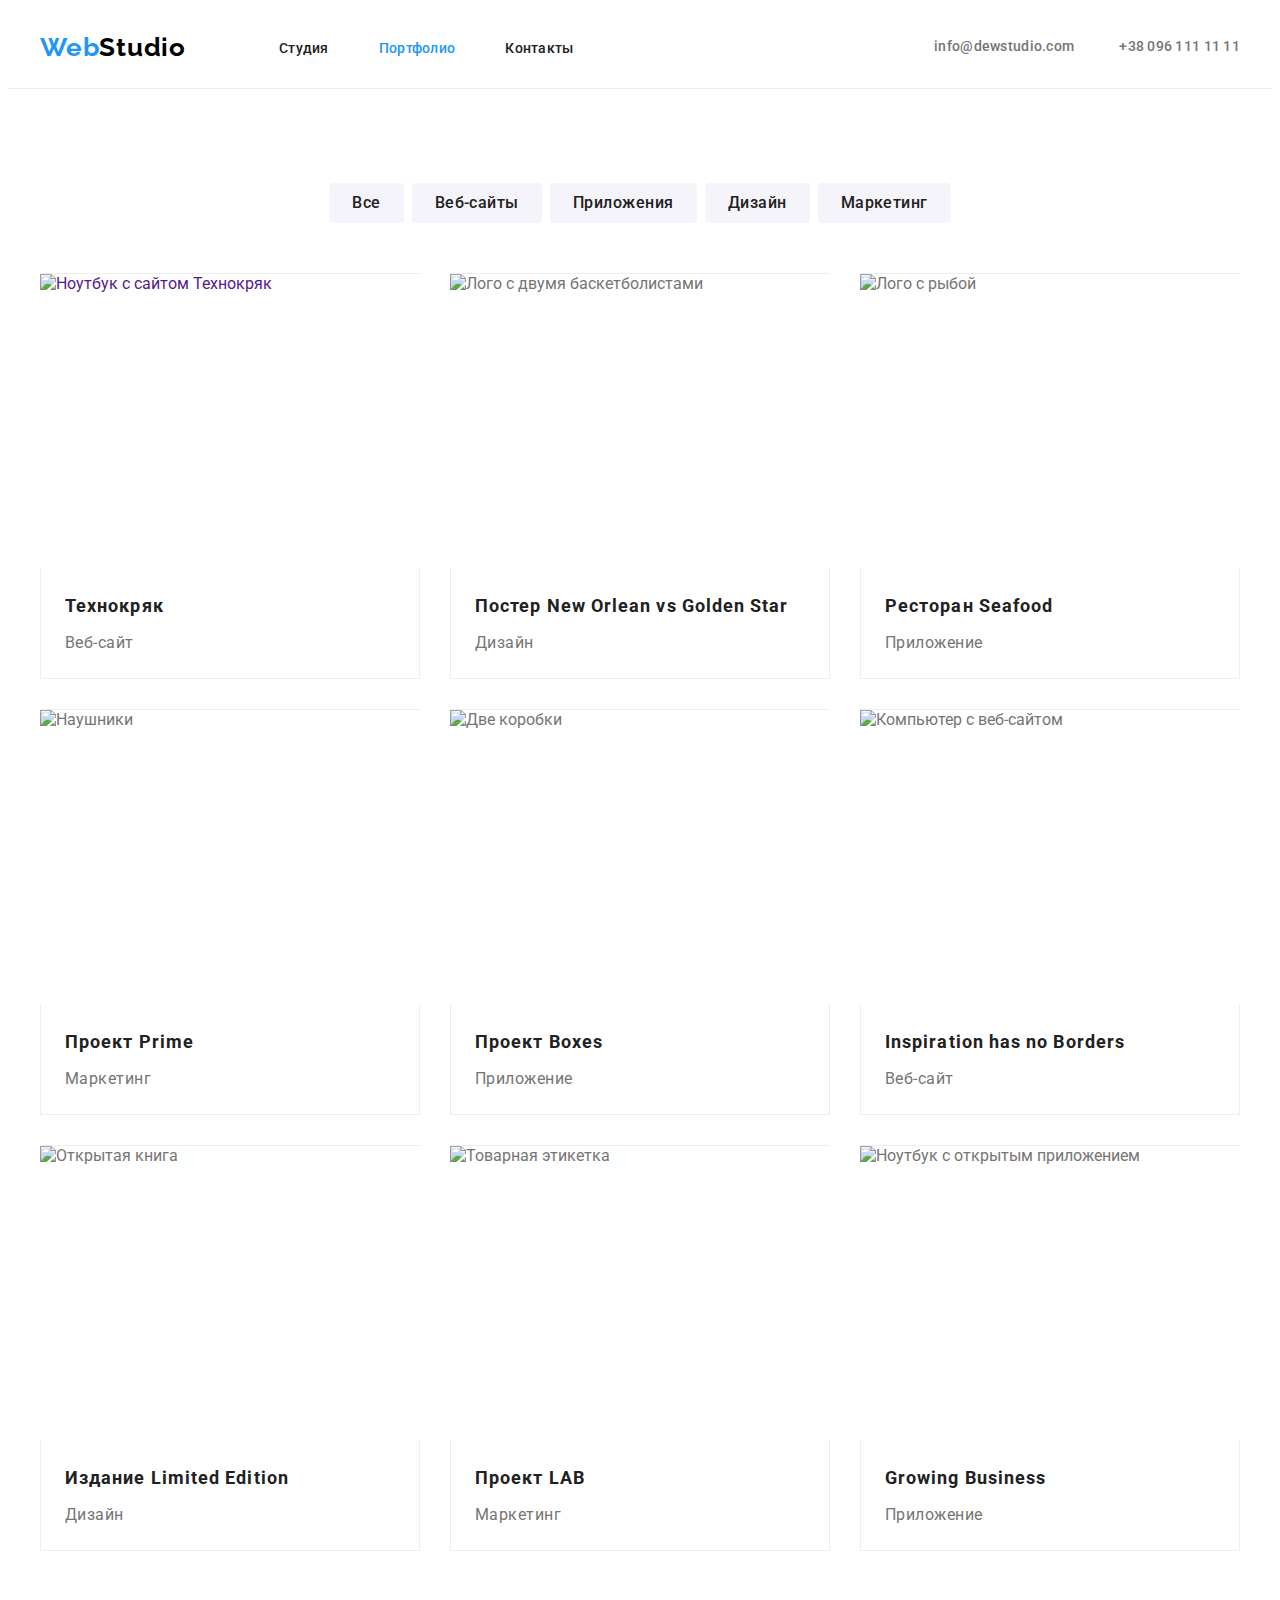
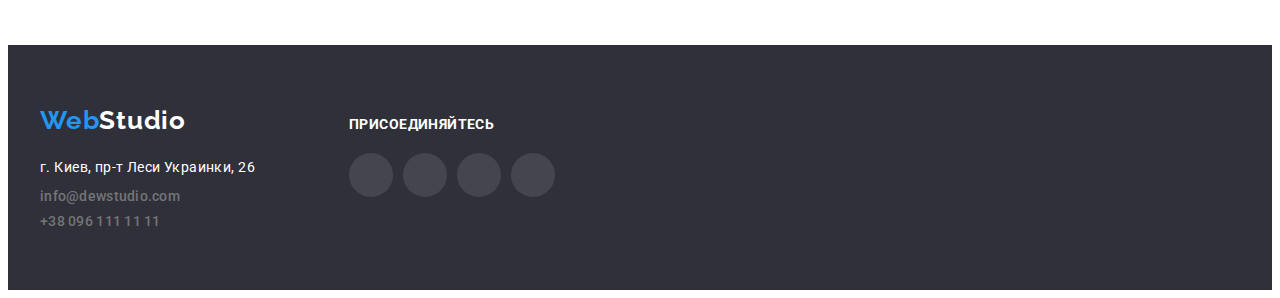
==== portfolio.html @ 24a223e4 "saved lavel" ====
<!DOCTYPE html>
<html lang="en">
<head>
    <meta charset="UTF-8">
    <meta http-equiv="X-UA-Compatible" content="IE=edge">
    <meta name="viewport" content="width=device-width, initial-scale=1.0">
    <title>Портфолио</title>
    <link rel="preconnect" href="https://fonts.gstatic.com">
    <link href="https://fonts.googleapis.com/css2?family=Raleway:wght@700&family=Roboto:wght@400;500;700;900&display=swap"
        rel="stylesheet">
    <link rel="stylesheet" href="https://cdnjs.cloudflare.com/ajax/libs/modern-normalize/1.0.0/modern-normalize.min.css"
        integrity="sha512-ISS7cAi1PEhQ8jnbJpJZMd29NlhNj4AWYyLOSp2CE/CsHxTCu+r+t0D2yoJudVrd0/8fTVPUVDzY5Tvli75u/g=="
        crossorigin="anonymous" />
    <link rel="stylesheet" href="./css/styles.css">
</head>
<body>
    <header class="header">
        <div class="container">
            <a class="logo link logo-white-theme" href=""><span class="logo-first-part">Web</span>Studio</a>
            <nav class="nav">
                <ul class="nav-list list">
                    <li class="nav-item">
                        <a class="link nav-link" href="index.html">Студия</a>
                    </li>
                    <li class="nav-item">
                        <a class="link nav-link link-portfolio" href="portfolio.html">Портфолио</a>
                    </li>
                    <li class="nav-item">
                        <a class="link nav-link" href="">Контакты</a>
                    </li>
                </ul>
            </nav>
            <ul class="list communication-list">
                <li class="commuication-item">
                    <a class="link mail-link" href="mailto:info@dewstudio.com">
                        <svg class="icon-envelope" width="16" height="12">
                            <use href="./images/sprite.svg#icon-envelope"></use>
                        </svg>info@dewstudio.com</a>
                </li>
                <li class="commuication-item">
                    <a class="link tel-link" href="tel:+380961111111">
                        <svg class="icon-phone" width="10" height="16">
                            <use href="./images/sprite.svg#icon-phone"></use>
                        </svg>+38 096 111 11 11</a>
                </li>
            </ul>
        </div>
    </header>

    <main class="content-portfolio">
        <!-- SECTION OF FILTERS AND PROJECTS -->
        <section class="filters-projects-section">
            <h1 hidden>Фильтры и Проекты</h1>
            <div class="container">
                <ul class="list filters-list">
                    <li class="filters-item">
                        <button class="filter-btn" type="button">Все</button>
                    </li>
                    <li class="filters-item">
                        <button class="filter-btn" type="button">Веб-сайты</button>
                    </li>
                    <li class="filters-item">
                        <button class="filter-btn" type="button">Приложения</button>
                    </li>
                    <li class="filters-item">
                        <button class="filter-btn" type="button">Дизайн</button>
                    </li>
                    <li class="filters-item">
                        <button class="filter-btn" type="button">Маркетинг</button>
                    </li>
                </ul>
                
                <ul class="list projects-list">
                    <li class="projects-item">
                        <a class="link name-project-link" href="">
                            <div class="project-list-content-hover">
                                <img class="project-list-img" src="./images/portfolio_projects/technokryak.jpg" alt="Ноутбук с сайтом Технокряк"
                                    width="370" height="294">
                                <p class="overlay">
                                    Технокряк это современная площадка распространения коронавируса. Компании используют эту платформу для цифрового
                                    шпионажа и атак на защищённые сервера конкурентов.
                                </p>
                            </div>
                            <div class="projects-list-content-wraper"> 
                                <h2 class="name-project">Технокряк</h2>
                                <p class="type-project">Веб-сайт</p>
                            </div>
                        </a>
                    </li>
                    <li class="projects-item">
                        <img class="project-list-img" src="./images/portfolio_projects/poster-new-orlean-vs-golden-star.jpg"
                            alt="Лого с двумя баскетболистами" width="370" height="294">
                        <div class="projects-list-content-wraper">
                            <a class="link name-project-link" href="">
                                <h2 class="name-project">Постер <span lang="en">New Orlean vs Golden Star</span></h2>
                            </a>
                            <p class="type-project">Дизайн</p>
                        </div>
                    </li>
                    <li class="projects-item">
                        <img class="project-list-img" src="./images/portfolio_projects/restaurant-seafood.jpg" alt="Лого с рыбой"
                            width="370" height="294">
                        <div class="projects-list-content-wraper">
                            <a class="link name-project-link" href="">
                                <h2 class="name-project">Ресторан <span lang="en">Seafood</span></h2>
                            </a>
                            <p class="type-project">Приложение</p>
                        </div>
                    </li>
                    <li class="projects-item">
                        <img class="project-list-img" src="./images/portfolio_projects/project-prime.jpg" alt="Наушники" width="370"
                            height="294">
                        <div class="projects-list-content-wraper">
                            <a class="link name-project-link" href="">
                                <h2 class="name-project">Проект <span lang="en">Prime</span></h2>
                            </a>
                            <p class="type-project">Маркетинг</p>
                        </div>
                    </li>
                    <li class="projects-item">
                        <img class="project-list-img" src="./images/portfolio_projects/project-boxes.jpg" alt="Две коробки" width="370"
                            height="294">
                        <div class="projects-list-content-wraper">
                            <a class="link name-project-link" href="">
                                <h2 class="name-project">Проект <span lang="en">Boxes</span></h2>
                            </a>
                            <p class="type-project">Приложение</p>
                        </div>
                    </li>
                    <li class="projects-item">
                        <img class="project-list-img" src="./images/portfolio_projects/inspiration-has-no-borders.jpg"
                            alt="Компьютер с веб-сайтом" width="370" height="294">
                        <div class="projects-list-content-wraper">
                            <a class="link name-project-link" href="">
                                <h2 class="name-project" lang="en">Inspiration has no Borders</h2>
                            </a>
                            <p class="type-project">Веб-сайт</p>
                        </div>
                    </li>
                    <li class="projects-item">
                        <img class="project-list-img" src="./images/portfolio_projects/limited-edition.jpg" alt="Открытая книга"
                            width="370" height="294">
                        <div class="projects-list-content-wraper">
                            <a class="link name-project-link" href="">
                                <h2 class="name-project">Издание <span lang="en">Limited Edition</span></h2>
                            </a>
                            <p class="type-project">Дизайн</p>
                        </div>
                    </li>
                    <li class="projects-item">
                        <img class="project-list-img" src="./images/portfolio_projects/project-lab.jpg" alt="Товарная этикетка"
                            width="370" height="294">
                        <div class="projects-list-content-wraper">
                            <a class="link name-project-link" href="">
                                <h2 class="name-project">Проект <span lang="en">LAB</span></h2>
                            </a>
                            <p class="type-project">Маркетинг</p>
                        </div>
                    </li>
                    <li class="projects-item">
                        <img class="project-list-img" src="./images/portfolio_projects/growing-business.jpg"
                            alt="Ноутбук с открытым приложением" width="370" height="294">
                        <div class="projects-list-content-wraper">
                            <a class="link name-project-link" href="">
                                <h2 class="name-project" lang="en">Growing Business</h2>
                            </a>
                            <p class="type-project">Приложение</p>
                        </div>
                    </li>
                </ul>
            </div>
        </section>
    </main>

    <footer class="footer">
        <div class="container footer-container">
            <div class="footer-address-container">
                <a class="link logo logo-dark-theme" href=""><span class="logo-first-part">Web</span>Studio</a>
                <!--CONTACT INFORMATION-->
                <address class="address">
                    <ul class="list footer-list">
                        <li class="footer-link-item">
                            <a class="link link-adress" href="https://goo.gl/maps/hcSzEZoFeTUnPmFg6" target="_blank"
                                rel="noopener noreferrer">г. Киев, пр-т Леси Украинки, 26</a>
                        </li>
                        <li class="footer-link-item">
                            <a class="link mail-link" href="mailto:info@dewstudio.com">info@dewstudio.com</a>
                        </li>
                        <li class="footer-link-item">
                            <a class="link tel-link" href="tel:+380961111111">+38 096 111 11 11</a>
                        </li>
                    </ul>
                </address>
            </div>
            <div class="footer-social-list-container">
                <h3 class="title-footer">Присоединяйтесь</h3>
                <ul class="footer-social-list list">
                    <li class="footer-social-list-item">
                        <a href="" class="footer-social-list-link link">
                            <svg class="footer-social-list-icon" width="20" height="20">
                                <use href="./images/sprite.svg#icon-instagram"></use>
                            </svg>
                        </a>
                    </li>
                    <li class="footer-social-list-item">
                        <a href="" class="footer-social-list-link link">
                            <svg class="footer-social-list-icon" width="20" height="20">
                                <use href="./images/sprite.svg#icon-twitter"></use>
                            </svg>
                        </a>
                    </li>
                    <li class="footer-social-list-item">
                        <a href="" class="footer-social-list-link link">
                            <svg class="footer-social-list-icon" width="20" height="20">
                                <use href="./images/sprite.svg#icon-facebook"></use>
                            </svg>
                        </a>
                    </li>
                    <li class="footer-social-list-item">
                        <a href="" class="footer-social-list-link link">
                            <svg class="footer-social-list-icon" width="20" height="20">
                                <use href="./images/sprite.svg#icon-linkedin"></use>
                            </svg>
                        </a>
                    </li>
                </ul>
            </div>
        </div>
    </footer>
</body>
</html>
---- css/styles.css ----
:root {
  --main-font: "Roboto", sans-serif;
  --secondary-font: "Raleway", sans-serif;
  --accent-color: #2196f3;
  --text-color-site: #757575;
  --text-color-title: #212121;
  --dark-color-theme: #000;
  --white-color-theme: #fff;
  --backgrund-hero-footer: #2f303a;
  --font-weight-text-site: 400;
  --font-weight-text-title: 700;
  --font-weight-text: 500;
}

body {
  font-family: var(--main-font);
  font-weight: var(--font-weight-text-site);
  color: var(--text-color-site);
}

h1,
h2,
h3,
h4,
h5,
h6,
p {
  margin: 0;
}

ul,
ol {
  margin: 0;
  padding: 0;
}

img {
  display: block;
}

.link {
  text-decoration: none;
}

.list {
  list-style: none;
}

.address {
  font-style: normal;
}

/*=== COMPONENTS ===*/
.logo {
  font-family: var(--secondary-font);
  font-weight: 700;
  font-size: 26px;
  line-height: 1.19;
  letter-spacing: 0.03em;
  margin-right: 93px;
}

.logo-first-part {
  color: var(--accent-color);
}

.logo-white-theme {
  color: var(--dark-color-theme);
}

.logo-dark-theme {
  color: var(--white-color-theme);
}

.title {
  font-family: var(--main-font);
  font-weight: var(--font-weight-text-title);
  font-size: 36px;
  line-height: 1.17;
  text-align: center;
  letter-spacing: 0.03em;
  color: var(--text-color-title);
  margin-bottom: 50px;
}

.container {
  width: 1200px;
  margin: 0 auto;
  padding-left: 15px;
  padding-right: 15px;
}

/*=== END COMPONENTS ===*/

/*=== HEADER ===*/
.header {
  padding-top: 24px;
  padding-bottom: 25px;
  border-bottom: 1px solid #ececec;
}

.header .container {
  display: flex;
  align-items: center;
}

.nav {
  display: flex;
  align-items: center;
}

.nav-list {
  display: flex;
  align-items: center;
}

.nav-item:not(:last-child) {
  margin-right: 50px;
}

.comunication-item .nav-link {
  font-weight: var(--font-weight-text);
  font-size: 14px;
  line-height: 1.14;
  letter-spacing: 0.02em;
  color: var(--text-color-title);
  align-items: center;
}

.communication-list {
  display: flex;
  align-items: center;
  margin-left: auto;
}

.icon-envelope {
  width: 16px;
  height: 12px;
  margin-right: 10px;
  fill: currentColor;
}

.icon-phone {
  width: 10px;
  height: 16px;
  margin-right: 10px;
  fill: currentColor;
}

.mail-link {
  font-weight: 500;
  font-size: 14px;
  line-height: 1.14;
  letter-spacing: 0.02em;
  color: var(--text-color-site);
  margin-right: 25px;
  display: flex;
  align-items: center;
}

.tel-link {
  font-weight: 500;
  font-size: 14px;
  line-height: 1.14;
  letter-spacing: 0.02em;
  color: var(--text-color-site);
  display: flex;
  align-items: center;
}

.mail-link:hover,
.mail-link:focus {
  color: var(--accent-color);
}

.tel-link:hover,
.tel-link:focus {
  color: var(--accent-color);
}

.nav-link {
  font-family: var(--main-font);
  font-weight: var(--font-weight-text);
  font-size: 14px;
  line-height: 16px;
  letter-spacing: 0.02em;
  color: #212121;
}

.nav-link:hover,
.nav-link:focus {
  color: var(--accent-color);
  fill: var(--accent-color);
}

.link-studio {
  color: var(--accent-color);
  fill: var(--accent-color);
}

/*=== END HEADER ===*/

/*=== HERO ===*/
.hero {
  background-color: var(--backgrund-hero-footer);
  background-image: linear-gradient(
      rgba(47, 48, 58, 0.4),
      rgba(47, 48, 58, 0.4)
    ),
    url("../images/hero/bg.jpg");
  background-repeat: no-repeat;
  background-size: cover;
}

.container-hero {
  padding: 200px 0px;
  text-align: center;
}

.hero-title {
  font-weight: 900;
  font-size: 44px;
  line-height: 1.36;
  text-align: center;
  letter-spacing: 0.06em;
  text-transform: uppercase;
  color: var(--white-color-theme);
  width: 696px;
  margin: 0 auto 30px;
}

.modal-btn {
  min-width: 200px;
  padding: 10px 32px;
  border: 1px solid var(--text-color-site);
  font-family: inherit;
  font-weight: 700;
  font-size: 16px;
  line-height: 1.88;
  cursor: pointer;
  align-items: center;
  text-align: center;
  letter-spacing: 0.06em;
  color: var(--white-color-theme);
  display: flex;
  background: var(--accent-color);
  box-shadow: 0px 4px 4px rgba(0, 0, 0, 0.15);
  border-radius: 4px;
  margin: 0 auto;
}
/*=== END HERO ===*/

/*=== WHY CHOOSE US SECTION ===*/
.advantages {
  padding: 94px 0px;
}

.advantages-list {
  display: flex;
  flex-wrap: wrap;
  margin-left: -30px;
  margin-top: -30px;
}

.icon-adv-container {
  background-color: #f5f4fa;
  width: 270px;
  height: 120px;
  margin-bottom: 30px;
  display: flex;
  justify-content: center;
  align-items: center;
}

.icon-adv {
  width: 70px;
  height: 70px;
}

.adventages-item {
  flex-basis: calc(100% / 4 - 30px);
  margin-left: 30px;
  margin-top: 30px;
}

.benefit-name {
  font-weight: 700;
  font-size: 14px;
  line-height: 1.14;
  letter-spacing: 0.03em;
  text-transform: uppercase;
  color: var(--text-color-title);
  margin-bottom: 10px;
  width: 270px;
}

.advantages-description {
  font-size: 14px;
  line-height: 1.71;
  letter-spacing: 0.03em;
}

/*=== END WHY CHOOSE US SECTION ===*/

/*=== WHAT ARE WE DOING SECTION ===*/
.service {
  padding-bottom: 94px;
}

.service-list {
  display: flex;
  flex-wrap: wrap;
  margin-left: -30px;
  margin-top: -30px;
}

.service-list-item {
  flex-basis: calc(100% / 3 - 30px);
  margin-left: 30px;
  margin-top: 30px;
}
/*=== END WHAT ARE WE DOING SECTION ===*/

/*=== OUR TEAM SECTION ===*/
.team {
  background-color: #f5f4fa;
  padding: 94px 0px;
}

.team-list {
  display: flex;
  flex-wrap: wrap;
  margin-left: -30px;
  margin-top: -30px;
}

.team-item {
  flex-basis: calc(100% / 4 - 30px);
  margin-left: 30px;
  margin-top: 30px;
  box-shadow: 0px 4px 4px rgba(0, 0, 0, 0.15);
}

.team-list-content-wraper {
  padding-top: 30px;
  padding-bottom: 30px;
  text-align: center;
  background-color: #fff;
  border: 1px solid #fff;
  border-top: none;
  border-radius: 0px 0px 4px 4px;
  box-shadow: 0px 1px 3px rgba(0, 0, 0, 0.12), 0px 1px 1px rgba(0, 0, 0, 0.14),
    0px 2px 1px rgba(0, 0, 0, 0.2);
}

.name {
  font-weight: var(--font-weight-text);
  font-size: 16px;
  line-height: 1.19;
  text-align: center;
  letter-spacing: 0.03em;
  color: var(--text-color-title);
  margin-bottom: 10px;
}

.position {
  font-size: 16px;
  line-height: 1.19;
  text-align: center;
  letter-spacing: 0.03em;
  margin-bottom: 16px;
}

.social-list-icon {
  width: 20px;
  height: 20px;
  fill: #afb1b8;
}

.social-list-link {
  width: 44px;
  height: 44px;
  display: flex;
  justify-content: center;
  align-items: center;
  background-color: #fff;
  border-radius: 50%;
}

.social-list-link:hover .social-list-icon,
.social-list-link:focus .social-list-icon {
  fill: var(--white-color-theme);
}

.social-list-link:hover,
.social-list-link:focus {
  background-color: var(--accent-color);
}

.social-list {
  display: flex;
  flex-wrap: wrap;
  justify-content: center;
  align-items: center;
}

.social-list-item:not(:last-child) {
  margin-right: 10px;
}

/*=== END OUR TEAM SECTION ===*/

/*=== REGULAR CUSTOMER SECTION ===*/
.regular-customers {
  padding: 94px 0px;
}

.regular-customers-list {
  display: flex;
}

.regular-customer-item:not(:last-child) {
  margin-right: 30px;
}

.regular-customer-link {
  width: 170px;
  height: 90px;
  display: flex;
  flex-wrap: wrap;
  justify-content: center;
  align-items: center;
  border: 1px solid #afb1b8;
  border-radius: 4px;
  fill: #afb1b8;
}

.regular-customer-link:hover,
.regular-customer-link:focus {
  fill: var(--accent-color);
  border-color: var(--accent-color);
}

/*=== REGULAR CUSTOMER SECTION ===*/

/*=== FOOTER SECTION ===*/

.footer {
  background-color: var(--backgrund-hero-footer);
  padding: 60px 0px;
}

.footer-list {
  margin-top: 20px;
}

.footer-link-item:not(:last-child) {
  margin-bottom: 9px;
}

.link-adress {
  font-size: 14px;
  line-height: 1.71;
  letter-spacing: 0.03em;
  color: var(--white-color-theme);
}

.link-adress:hover,
.link-adress:focus {
  color: var(--accent-color);
}

.footer-container {
  display: flex;
  align-items: baseline;
}

.footer-address-container {
  margin-right: 70px;
}

.title-footer {
  font-weight: var(--font-weight-text-title);
  font-size: 14px;
  line-height: 1.14;
  letter-spacing: 0.03em;
  text-transform: uppercase;
  color: var(--white-color-theme);
  display: block;
  margin-bottom: 20px;
}

.footer-social-list {
  display: flex;
  flex-wrap: wrap;
  justify-content: center;
  align-items: center;
}

.footer-social-list-link {
  width: 44px;
  height: 44px;
  display: flex;
  justify-content: center;
  align-items: center;
  background-color: rgba(255, 255, 255, 0.1);
  border-radius: 50%;
}

.footer-social-list-icon {
  width: 20px;
  height: 20px;
  fill: var(--white-color-theme);
}

.footer-social-list-item {
  margin-right: 10px;
}

.footer-social-list-link:hover .footer-social-list-icon,
.footer-social-list-link:focus .footer-social-list-icon {
  fill: var(--white-color-theme);
}

.footer-social-list-link:hover,
.footer-social-list-link:focus {
  background-color: var(--accent-color);
}
/*=== AND FOOTER SECTION ===*/

/*=== PORTFOLIO ===*/
/*==== FILTERS LIST ====*/
.filters-projects-section {
  padding: 94px 0px;
}

.filters-list {
  display: flex;
  justify-content: center;
  margin-bottom: 50px;
}

.filters-item:not(:last-child) {
  margin-right: 8px;
}

.filter-btn {
  font-family: inherit;
  font-weight: var(--font-weight-text);
  font-size: 16px;
  line-height: 1.63;
  text-align: center;
  letter-spacing: 0.03em;
  cursor: pointer;
  color: var(--text-color-title);
  background: #f5f4fa;
  border-radius: 4px;
  border: 1px solid transparent;
  padding: 6px 22px;
}

.filter-btn:hover,
.filter-btn:focus {
  background-color: var(--accent-color);
  color: var(--white-color-theme);
}

/*==== AND FILTERS LIST ====*/

/*==== PROJECTS LIST ====*/
.name-project {
  font-weight: 700;
  font-size: 18px;
  line-height: 2;
  letter-spacing: 0.06em;
  color: var(--text-color-title);
  margin-bottom: 4px;
}

.type-project {
  font-weight: normal;
  font-size: 16px;
  line-height: 1.87;
  letter-spacing: 0.03em;
  color: #757575;
}

.projects-list {
  display: flex;
  flex-wrap: wrap;
  margin-left: -30px;
  margin-top: -30px;
}

.projects-item {
  flex-basis: calc(100% / 3 - 30px);
  margin-left: 30px;
  margin-top: 30px;
  border-top: 1px solid #eeeeee;
}

.projects-item:hover,
.projects-item:focus {
  box-shadow: 0px 1px 1px rgba(0, 0, 0, 0.12), 0px 4px 4px rgba(0, 0, 0, 0.06),
    1px 4px 6px rgba(0, 0, 0, 0.16);
}

.projects-list-content-wraper {
  padding: 20px 24px;
  border: 1px solid #eeeeee;
  border-top: none;
}

.link-portfolio {
  color: var(--accent-color);
}

.project-list-content-hover {
  position: relative;
  overflow: hidden;
}

.overlay {
  font-weight: normal;
  font-size: 18px;
  line-height: 1.56;
  letter-spacing: 0.03em;
  padding: 63px 24px;
  position: absolute;
  top: 0;
  left: 0;
  width: 100%;
  height: 100%;
  background-color: rgba(33, 150, 243, 0.9);
  color: var(--white-color-theme);
  overflow: auto;
  transform: translateY(100%);

  transition: transform 250ms cubic-bezier(0.4, 0, 0.2, 1);
}

.name-project-link:hover .overlay,
.name-project-link:focus .overlay {
  transform: translateY(0%);
}

/*==== END PROJECTS LIST ====*/
/*=== END PORTFOLIO ===*/
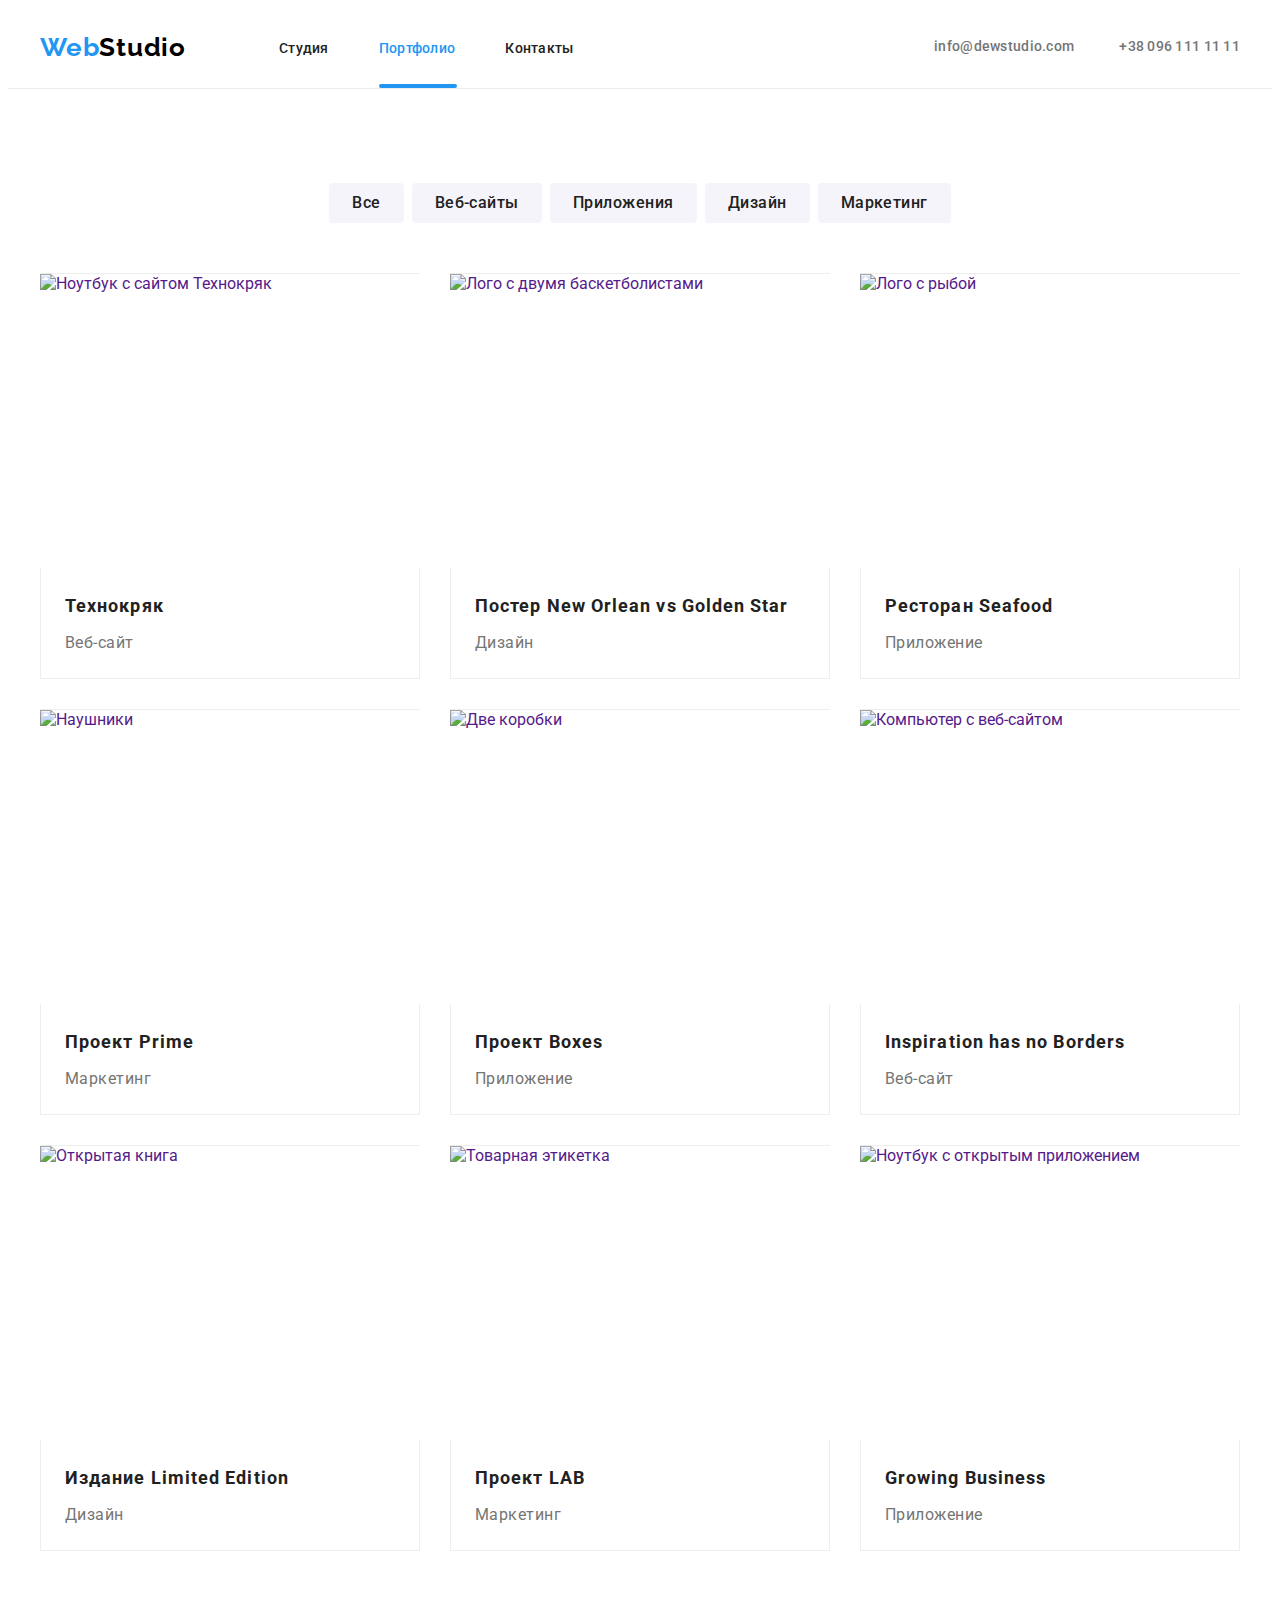
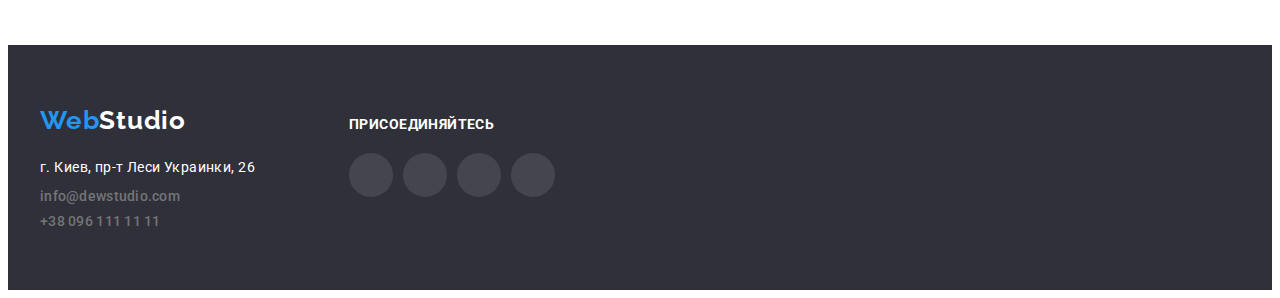
==== commit 269132ec: "saved lavel" ====
--- a/portfolio.html
+++ b/portfolio.html
@@ -72,7 +72,7 @@
                 
                 <ul class="list projects-list">
                     <li class="projects-item">
-                        <a class="link name-project-link" href="">
+                        <a href="" class="link name-project-link">
                             <div class="project-list-content-hover">
                                 <img class="project-list-img" src="./images/portfolio_projects/technokryak.jpg" alt="Ноутбук с сайтом Технокряк"
                                     width="370" height="294">
@@ -88,84 +88,132 @@
                         </a>
                     </li>
                     <li class="projects-item">
-                        <img class="project-list-img" src="./images/portfolio_projects/poster-new-orlean-vs-golden-star.jpg"
-                            alt="Лого с двумя баскетболистами" width="370" height="294">
+                        <a class="link name-project-link" href="">
+                            <div class="project-list-content-hover">
+                                <img class="project-list-img" src="./images/portfolio_projects/poster-new-orlean-vs-golden-star.jpg"
+                                    alt="Лого с двумя баскетболистами" width="370" height="294">
+                                <p class="overlay">
+                                    Технокряк это современная площадка распространения коронавируса. Компании используют эту платформу для цифрового
+                                    шпионажа и атак на защищённые сервера конкурентов.
+                                </p>
+                            </div>
+                            <div class="projects-list-content-wraper">                    
+                                <h2 class="name-project">Постер <span lang="en">New Orlean vs Golden Star</span></h2>                           
+                                <p class="type-project">Дизайн</p>
+                            </div>
+                        </a>
+                    </li>
+                    <li class="projects-item">
+                        <a class="link name-project-link" href="">
+                            <div class="project-list-content-hover">
+                                <img class="project-list-img" src="./images/portfolio_projects/restaurant-seafood.jpg" alt="Лого с рыбой" width="370"
+                                    height="294">
+                                <p class="overlay">
+                                    Технокряк это современная площадка распространения коронавируса. Компании используют эту платформу для цифрового
+                                    шпионажа и атак на защищённые сервера конкурентов.
+                                </p>
+                            </div>
+                            <div class="projects-list-content-wraper">
+                                <h2 class="name-project">Ресторан <span lang="en">Seafood</span></h2>
+                                <p class="type-project">Приложение</p>
+                            </div>
+                        </a>
+                    </li>
+                    <li class="projects-item">
+                        <a class="link name-project-link" href="">
+                            <div class="project-list-content-hover">
+                                <img class="project-list-img" src="./images/portfolio_projects/project-prime.jpg" alt="Наушники" width="370"
+                                    height="294">
+                                <p class="overlay">
+                                    Технокряк это современная площадка распространения коронавируса. Компании используют эту платформу для цифрового
+                                    шпионажа и атак на защищённые сервера конкурентов.
+                                </p>
+                            </div>
+                            <div class="projects-list-content-wraper">
+                                    <h2 class="name-project">Проект <span lang="en">Prime</span></h2>
+                                    <p class="type-project">Маркетинг</p>
+                            </div>
+                        </a>
+                    </li>
+                    <li class="projects-item">
+                        <a class="link name-project-link" href="">
+                            <div class="project-list-content-hover">
+                                <img class="project-list-img" src="./images/portfolio_projects/project-boxes.jpg" alt="Две коробки" width="370"
+                                    height="294">
+                                <p class="overlay">
+                                    Технокряк это современная площадка распространения коронавируса. Компании используют эту платформу для цифрового
+                                    шпионажа и атак на защищённые сервера конкурентов.
+                                </p>
+                            </div>
+                            <div class="projects-list-content-wraper">
+                                    <h2 class="name-project">Проект <span lang="en">Boxes</span></h2>
+                                    <p class="type-project">Приложение</p>
+                            </div>
+                        </a>
+                    </li>
+                    <li class="projects-item">
+                        <a class="link name-project-link" href="">
+                            <div class="project-list-content-hover">
+                                <img class="project-list-img" src="./images/portfolio_projects/inspiration-has-no-borders.jpg"
+                                    alt="Компьютер с веб-сайтом" width="370" height="294">
+                                <p class="overlay">
+                                    Технокряк это современная площадка распространения коронавируса. Компании используют эту платформу для цифрового
+                                    шпионажа и атак на защищённые сервера конкурентов.
+                                </p>
+                            </div>
                         <div class="projects-list-content-wraper">
-                            <a class="link name-project-link" href="">
-                                <h2 class="name-project">Постер <span lang="en">New Orlean vs Golden Star</span></h2>
-                            </a>
-                            <p class="type-project">Дизайн</p>
-                        </div>
-                    </li>
-                    <li class="projects-item">
-                        <img class="project-list-img" src="./images/portfolio_projects/restaurant-seafood.jpg" alt="Лого с рыбой"
-                            width="370" height="294">
-                        <div class="projects-list-content-wraper">
-                            <a class="link name-project-link" href="">
-                                <h2 class="name-project">Ресторан <span lang="en">Seafood</span></h2>
-                            </a>
-                            <p class="type-project">Приложение</p>
-                        </div>
-                    </li>
-                    <li class="projects-item">
-                        <img class="project-list-img" src="./images/portfolio_projects/project-prime.jpg" alt="Наушники" width="370"
-                            height="294">
-                        <div class="projects-list-content-wraper">
-                            <a class="link name-project-link" href="">
-                                <h2 class="name-project">Проект <span lang="en">Prime</span></h2>
-                            </a>
-                            <p class="type-project">Маркетинг</p>
-                        </div>
-                    </li>
-                    <li class="projects-item">
-                        <img class="project-list-img" src="./images/portfolio_projects/project-boxes.jpg" alt="Две коробки" width="370"
-                            height="294">
-                        <div class="projects-list-content-wraper">
-                            <a class="link name-project-link" href="">
-                                <h2 class="name-project">Проект <span lang="en">Boxes</span></h2>
-                            </a>
-                            <p class="type-project">Приложение</p>
-                        </div>
-                    </li>
-                    <li class="projects-item">
-                        <img class="project-list-img" src="./images/portfolio_projects/inspiration-has-no-borders.jpg"
-                            alt="Компьютер с веб-сайтом" width="370" height="294">
-                        <div class="projects-list-content-wraper">
-                            <a class="link name-project-link" href="">
                                 <h2 class="name-project" lang="en">Inspiration has no Borders</h2>
-                            </a>
                             <p class="type-project">Веб-сайт</p>
                         </div>
-                    </li>
-                    <li class="projects-item">
-                        <img class="project-list-img" src="./images/portfolio_projects/limited-edition.jpg" alt="Открытая книга"
-                            width="370" height="294">
-                        <div class="projects-list-content-wraper">
-                            <a class="link name-project-link" href="">
-                                <h2 class="name-project">Издание <span lang="en">Limited Edition</span></h2>
-                            </a>
-                            <p class="type-project">Дизайн</p>
-                        </div>
-                    </li>
-                    <li class="projects-item">
-                        <img class="project-list-img" src="./images/portfolio_projects/project-lab.jpg" alt="Товарная этикетка"
-                            width="370" height="294">
-                        <div class="projects-list-content-wraper">
-                            <a class="link name-project-link" href="">
-                                <h2 class="name-project">Проект <span lang="en">LAB</span></h2>
-                            </a>
-                            <p class="type-project">Маркетинг</p>
-                        </div>
-                    </li>
-                    <li class="projects-item">
-                        <img class="project-list-img" src="./images/portfolio_projects/growing-business.jpg"
-                            alt="Ноутбук с открытым приложением" width="370" height="294">
-                        <div class="projects-list-content-wraper">
-                            <a class="link name-project-link" href="">
-                                <h2 class="name-project" lang="en">Growing Business</h2>
-                            </a>
-                            <p class="type-project">Приложение</p>
-                        </div>
+                        </a>
+                    </li>
+                    <li class="projects-item">
+                        <a class="link name-project-link" href="">
+                            <div class="project-list-content-hover">
+                                <img class="project-list-img" src="./images/portfolio_projects/limited-edition.jpg" alt="Открытая книга" width="370"
+                                    height="294">
+                                <p class="overlay">
+                                    Технокряк это современная площадка распространения коронавируса. Компании используют эту платформу для цифрового
+                                    шпионажа и атак на защищённые сервера конкурентов.
+                                </p>
+                            </div>
+                            <div class="projects-list-content-wraper">
+                                    <h2 class="name-project">Издание <span lang="en">Limited Edition</span></h2>
+                                    <p class="type-project">Дизайн</p>
+                            </div>
+                        </a>
+                    </li>
+                    <li class="projects-item">
+                        <a class="link name-project-link" href="">
+                            <div class="project-list-content-hover">
+                                <img class="project-list-img" src="./images/portfolio_projects/project-lab.jpg" alt="Товарная этикетка" width="370"
+                                    height="294">
+                                <p class="overlay">
+                                    Технокряк это современная площадка распространения коронавируса. Компании используют эту платформу для цифрового
+                                    шпионажа и атак на защищённые сервера конкурентов.
+                                </p>
+                            </div>
+                            <div class="projects-list-content-wraper">
+                                    <h2 class="name-project">Проект <span lang="en">LAB</span></h2>
+                                    <p class="type-project">Маркетинг</p>
+                            </div>
+                        </a>
+                    </li>
+                    <li class="projects-item">
+                        <a class="link name-project-link" href="">
+                            <div class="project-list-content-hover">
+                                <img class="project-list-img" src="./images/portfolio_projects/growing-business.jpg"
+                                    alt="Ноутбук с открытым приложением" width="370" height="294">
+                                <p class="overlay">
+                                    Технокряк это современная площадка распространения коронавируса. Компании используют эту платформу для цифрового
+                                    шпионажа и атак на защищённые сервера конкурентов.
+                                </p>
+                            </div>
+                            <div class="projects-list-content-wraper">
+                                    <h2 class="name-project" lang="en">Growing Business</h2>
+                                    <p class="type-project">Приложение</p>
+                            </div>
+                        </a>
                     </li>
                 </ul>
             </div>
--- a/css/styles.css
+++ b/css/styles.css
@@ -97,6 +97,7 @@
   padding-top: 24px;
   padding-bottom: 25px;
   border-bottom: 1px solid #ececec;
+  position: relative;
 }
 
 .header .container {
@@ -195,7 +196,17 @@
 
 .link-studio {
   color: var(--accent-color);
-  fill: var(--accent-color);
+}
+
+.link-studio::after {
+  content: "";
+  display: block;
+  height: 4px;
+  width: 48px;
+  background-color: var(--accent-color);
+  position: absolute;
+  bottom: 0;
+  border-radius: 2px;
 }
 
 /*=== END HEADER ===*/
@@ -593,6 +604,14 @@
 }
 
 .projects-item {
+  transform: box-shadow 250ms cubic-bezier(0.4, 0, 0.2, 1);
+  transition-property: box-shadow;
+  transition-duration: 250ms;
+  transition-timing-function: cubic-bezier(0.4, 0, 0.2, 1);
+  transition-delay: 0s;
+}
+
+.projects-item {
   flex-basis: calc(100% / 3 - 30px);
   margin-left: 30px;
   margin-top: 30px;
@@ -613,6 +632,17 @@
 
 .link-portfolio {
   color: var(--accent-color);
+}
+
+.link-portfolio::after {
+  content: "";
+  display: block;
+  height: 4px;
+  width: 78px;
+  background-color: var(--accent-color);
+  position: absolute;
+  bottom: 0;
+  border-radius: 2px;
 }
 
 .project-list-content-hover {
@@ -635,7 +665,6 @@
   color: var(--white-color-theme);
   overflow: auto;
   transform: translateY(100%);
-
   transition: transform 250ms cubic-bezier(0.4, 0, 0.2, 1);
 }
 
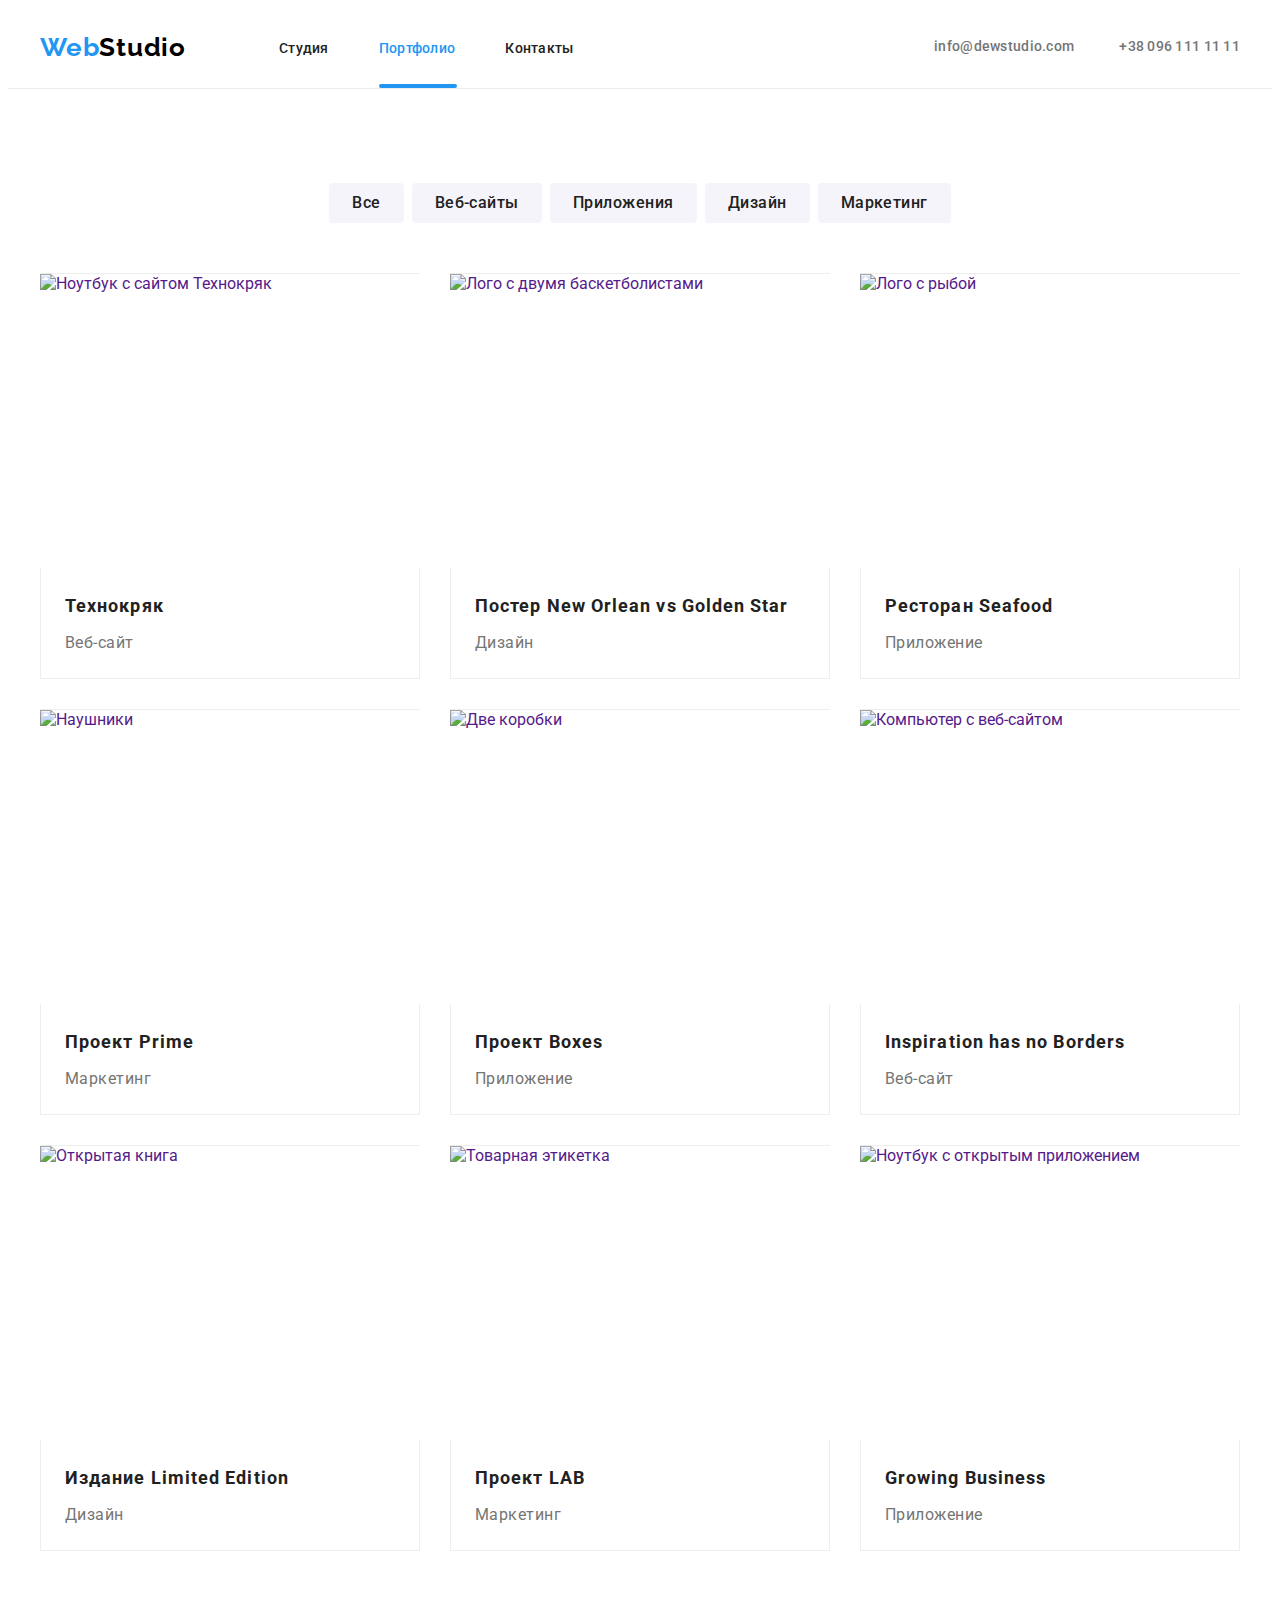
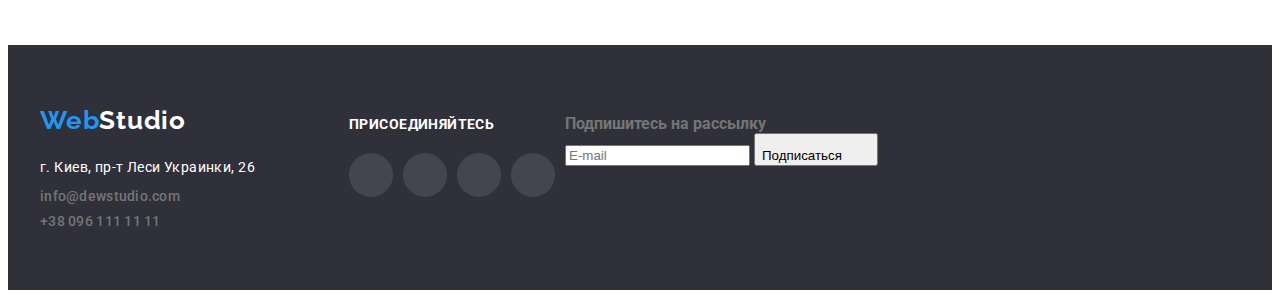
==== commit 5051487e: "saved lavel" ====
--- a/portfolio.html
+++ b/portfolio.html
@@ -273,7 +273,26 @@
                     </li>
                 </ul>
             </div>
+            <div class="footer-subscription">
+                <b class="footer-subscription-text">Подпишитесь на рассылку</b>
+                <form action="#" class="footer-subscription-form">
+                    <div class="footer-subscription-container">
+                        <label>
+                            <input class="footer-subscription-input" type="email" name="user-mail" title="@.com"
+                                placeholder="E-mail">
+                        </label>
+                        <button type="submit" class="footer-btn animate__pulse">
+                            Подписаться
+                            <svg class="icon-footer-btn" width="24" height="24">
+                                <use href="./images/sprite-footer.svg#icon-send"></use>
+                            </svg>
+                        </button>
+                    </div>
+                </form>
+            </div>
         </div>
     </footer>
+
+
 </body>
 </html>--- a/css/styles.css
+++ b/css/styles.css
@@ -157,6 +157,8 @@
   margin-right: 25px;
   display: flex;
   align-items: center;
+  transition: color 250ms cubic-bezier(0.4, 0, 0.2, 1),
+    background-color 250ms cubic-bezier(0.4, 0, 0.2, 1);
 }
 
 .tel-link {
@@ -167,6 +169,8 @@
   color: var(--text-color-site);
   display: flex;
   align-items: center;
+  transition: color 250ms cubic-bezier(0.4, 0, 0.2, 1),
+    background-color 250ms cubic-bezier(0.4, 0, 0.2, 1);
 }
 
 .mail-link:hover,
@@ -186,12 +190,12 @@
   line-height: 16px;
   letter-spacing: 0.02em;
   color: #212121;
+  transition: color 250ms cubic-bezier(0.4, 0, 0.2, 1);
 }
 
 .nav-link:hover,
 .nav-link:focus {
   color: var(--accent-color);
-  fill: var(--accent-color);
 }
 
 .link-studio {
@@ -258,6 +262,15 @@
   box-shadow: 0px 4px 4px rgba(0, 0, 0, 0.15);
   border-radius: 4px;
   margin: 0 auto;
+  transition: color 250ms cubic-bezier(0.4, 0, 0.2, 1),
+    background-color 250ms cubic-bezier(0.4, 0, 0.2, 1);
+}
+
+.modal-btn:hover,
+.modal-btn:focus {
+  background-color: #2084d6;
+  animation-duration: 1000ms;
+  animation-iteration-count: 10;
 }
 /*=== END HERO ===*/
 
@@ -329,6 +342,26 @@
   flex-basis: calc(100% / 3 - 30px);
   margin-left: 30px;
   margin-top: 30px;
+  position: relative;
+}
+
+.trend-overlay {
+  font-weight: bold;
+  font-size: 14px;
+  line-height: 1.14;
+  text-align: center;
+  letter-spacing: 0.03em;
+  text-transform: uppercase;
+  color: #ffffff;
+  position: absolute;
+  left: 0;
+  bottom: 0;
+  width: 100%;
+  height: 70px;
+  display: flex;
+  justify-content: center;
+  align-items: center;
+  background-color: rgba(47, 48, 58, 0.8);
 }
 /*=== END WHAT ARE WE DOING SECTION ===*/
 
@@ -396,11 +429,13 @@
   align-items: center;
   background-color: #fff;
   border-radius: 50%;
+  transition: background-color 250ms cubic-bezier(0.4, 0, 0.2, 1);
 }
 
 .social-list-link:hover .social-list-icon,
 .social-list-link:focus .social-list-icon {
   fill: var(--white-color-theme);
+  transition: fill 250ms cubic-bezier(0.4, 0, 0.2, 1);
 }
 
 .social-list-link:hover,
@@ -444,6 +479,8 @@
   border: 1px solid #afb1b8;
   border-radius: 4px;
   fill: #afb1b8;
+  transition: fill 250ms cubic-bezier(0.4, 0, 0.2, 1),
+    border-color 250ms cubic-bezier(0.4, 0, 0.2, 1);
 }
 
 .regular-customer-link:hover,
@@ -452,7 +489,7 @@
   border-color: var(--accent-color);
 }
 
-/*=== REGULAR CUSTOMER SECTION ===*/
+/*=== END REGULAR CUSTOMER SECTION ===*/
 
 /*=== FOOTER SECTION ===*/
 
@@ -474,6 +511,8 @@
   line-height: 1.71;
   letter-spacing: 0.03em;
   color: var(--white-color-theme);
+  transition: color 250ms cubic-bezier(0.4, 0, 0.2, 1),
+    background-color 250ms cubic-bezier(0.4, 0, 0.2, 1);
 }
 
 .link-adress:hover,
@@ -516,6 +555,7 @@
   align-items: center;
   background-color: rgba(255, 255, 255, 0.1);
   border-radius: 50%;
+  transition: background-color 250ms cubic-bezier(0.4, 0, 0.2, 1);
 }
 
 .footer-social-list-icon {
@@ -531,6 +571,7 @@
 .footer-social-list-link:hover .footer-social-list-icon,
 .footer-social-list-link:focus .footer-social-list-icon {
   fill: var(--white-color-theme);
+  transition: fill 250ms cubic-bezier(0.4, 0, 0.2, 1);
 }
 
 .footer-social-list-link:hover,
@@ -568,14 +609,17 @@
   border-radius: 4px;
   border: 1px solid transparent;
   padding: 6px 22px;
+  transition: color 250ms cubic-bezier(0.4, 0, 0.2, 1),
+    background-color 250ms cubic-bezier(0.4, 0, 0.2, 1);
 }
 
 .filter-btn:hover,
 .filter-btn:focus {
   background-color: var(--accent-color);
   color: var(--white-color-theme);
-}
-
+  box-shadow: 0px 3px 1px rgba(0, 0, 0, 0.1), 0px 1px 2px rgba(0, 0, 0, 0.08),
+    0px 2px 2px rgba(0, 0, 0, 0.12);
+}
 /*==== AND FILTERS LIST ====*/
 
 /*==== PROJECTS LIST ====*/
@@ -675,3 +719,84 @@
 
 /*==== END PROJECTS LIST ====*/
 /*=== END PORTFOLIO ===*/
+
+.backdrop {
+  position: fixed;
+  top: 0;
+  right: 0;
+  width: 100%;
+  height: 100%;
+  background-color: rgba(0, 0, 0, 0.5);
+
+  transition: all 250ms cubic-bezier(0.4, 0, 0.2, 1);
+}
+
+.modal {
+  position: absolute;
+  top: 50%;
+  left: 50%;
+  transform: translate(-50%, -50%);
+  width: 528px;
+  height: 580px;
+  background-color: var(--white-color-theme);
+  padding: 40px;
+}
+
+.btn-close-modal {
+  position: absolute;
+  height: 30px;
+  width: 30px;
+  top: 8px;
+  right: 8px;
+  background-color: transparent;
+  border-radius: 50%;
+  border: 1px solid rgba(0, 0, 0, 0.1);
+  cursor: pointer;
+  display: flex;
+  justify-content: center;
+  align-items: center;
+}
+
+/* .is-hidden {
+  opacity: 0;
+  visibility: hidden;
+  pointer-events: none;
+} */
+
+.modal-form {
+  display: flex;
+  flex-direction: column;
+}
+
+.modal-form-input {
+  width: 100%;
+  height: 40px;
+  border: 1px solid rgba(33, 33, 33, 0.2);
+  box-sizing: border-box;
+  border-radius: 4px;
+  padding-left: 42px;
+  margin-top: 4px;
+  cursor: pointer;
+}
+
+.modal-form-input:focus {
+  outline: none;
+  border-color: var(--accent-color);
+}
+
+.modal-form-input:focus + .modal-form-icon {
+  fill: var(--accent-color);
+}
+
+.modal-form-icon {
+  position: absolute;
+  top: 50%;
+  left: 12px;
+  transform: translateY(-50%);
+  width: 18px;
+  height: 18px;
+}
+
+.modal-form-input-wraper {
+  position: relative;
+}
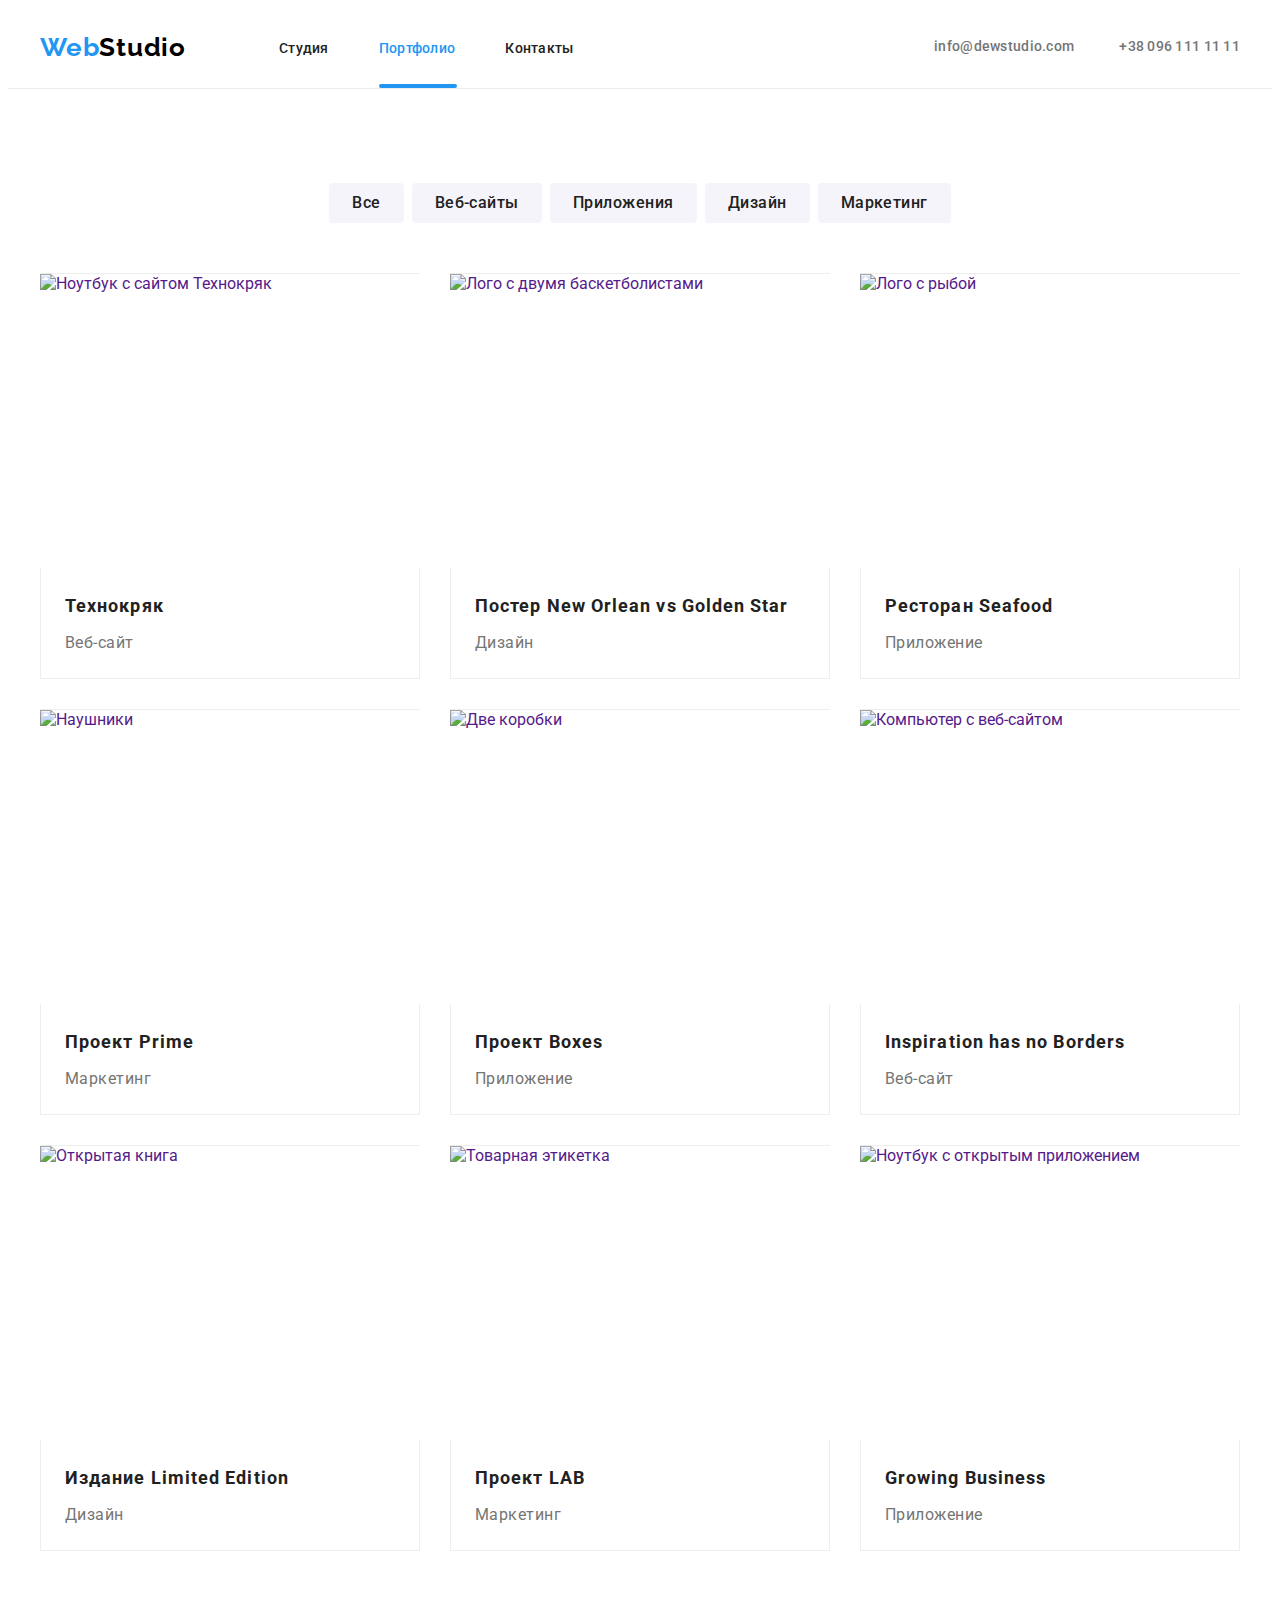
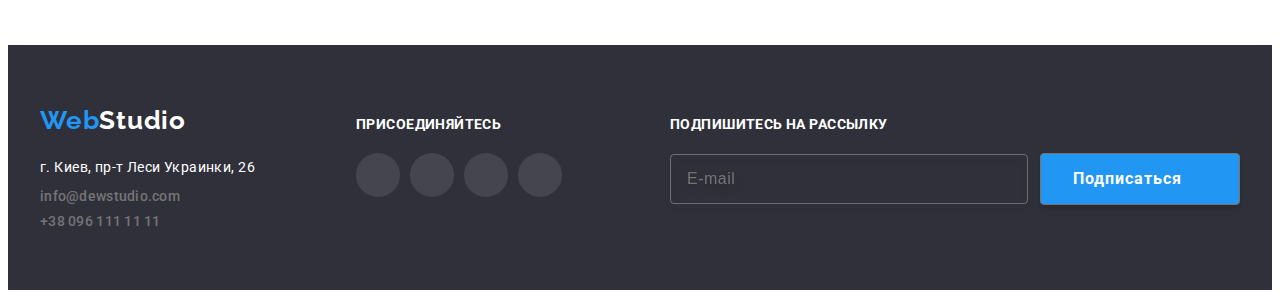
==== commit 1c9f2c68: "saved lavel" ====
--- a/portfolio.html
+++ b/portfolio.html
@@ -11,7 +11,7 @@
     <link rel="stylesheet" href="https://cdnjs.cloudflare.com/ajax/libs/modern-normalize/1.0.0/modern-normalize.min.css"
         integrity="sha512-ISS7cAi1PEhQ8jnbJpJZMd29NlhNj4AWYyLOSp2CE/CsHxTCu+r+t0D2yoJudVrd0/8fTVPUVDzY5Tvli75u/g=="
         crossorigin="anonymous" />
-    <link rel="stylesheet" href="./css/styles.css">
+    <link rel="stylesheet" href="./css/main.min.css">
 </head>
 <body>
     <header class="header">
@@ -241,7 +241,7 @@
                 </address>
             </div>
             <div class="footer-social-list-container">
-                <h3 class="title-footer">Присоединяйтесь</h3>
+                <b class="footer-suptitle">Присоединяйтесь</b>
                 <ul class="footer-social-list list">
                     <li class="footer-social-list-item">
                         <a href="" class="footer-social-list-link link">
@@ -274,7 +274,7 @@
                 </ul>
             </div>
             <div class="footer-subscription">
-                <b class="footer-subscription-text">Подпишитесь на рассылку</b>
+                <b class="footer-suptitle">Подпишитесь на рассылку</b>
                 <form action="#" class="footer-subscription-form">
                     <div class="footer-subscription-container">
                         <label>
--- a/css/main.min.css
+++ b/css/main.min.css
@@ -0,0 +1,2 @@
+:root{--main-font: "Roboto", sans-serif;--secondary-font: "Raleway", sans-serif;--accent-color: #2196f3;--text-color-site: #757575;--text-color-title: #212121;--dark-color-theme: #000;--white-color-theme: #fff;--backgrund-hero-footer: #2f303a;--font-weight-text-site: 400;--font-weight-text-title: 700;--font-weight-text: 500}.visualy-hidden{position:absolute !important;clip:rect(1px 1px 1px 1px);clip:rect(1px, 1px, 1px, 1px);padding:0 !important;border:0 !important;height:1px !important;width:1px !important;overflow:hidden}body{font-family:var(--main-font);font-weight:var(--font-weight-text-site);color:var(--text-color-site)}h1,h2,h3,h4,h5,h6,p{margin:0}ul,ol{margin:0;padding:0}img{display:block}.link{text-decoration:none}.list{list-style:none}.address{font-style:normal}.container{width:1200px;margin:0 auto;padding-left:15px;padding-right:15px}.logo{font-family:var(--secondary-font);font-weight:700;font-size:26px;line-height:1.19;letter-spacing:0.03em;margin-right:93px}.logo-first-part{color:var(--accent-color)}.logo-white-theme{color:var(--dark-color-theme)}.logo-dark-theme{color:var(--white-color-theme)}.backdrop{position:fixed;top:0;right:0;width:100%;height:100%;background-color:rgba(0,0,0,0.5);transition:all 250ms cubic-bezier(0.4, 0, 0.2, 1)}.modal{position:absolute;top:50%;left:50%;transform:translate(-50%, -50%);width:528px;height:580px;background-color:var(--white-color-theme);padding:40px}.btn-close-modal{position:absolute;height:30px;width:30px;top:8px;right:8px;background-color:transparent;border-radius:50%;border:1px solid rgba(0,0,0,0.1);cursor:pointer;display:flex;justify-content:center;align-items:center}.btn-close-modal:hover,.btn-close-modal:focus{fill:var(--accent-color)}.is-hidden{opacity:0;visibility:hidden;pointer-events:none}.modal-form{display:flex;flex-direction:column}.modal-form-field{font-size:12px;line-height:1.17;letter-spacing:0.01em;color:#757575}.modal-form-input{width:100%;height:40px;border:1px solid rgba(33,33,33,0.2);box-sizing:border-box;border-radius:4px;padding-left:42px;margin-top:4px;margin-bottom:10px;cursor:pointer;transition:border-color 250ms cubic-bezier(0.4, 0, 0.2, 1)}.modal-form-input:focus{outline:none;border-color:var(--accent-color)}.modal-form-icon{position:absolute;top:50%;left:12px;transform:translateY(-50%);width:18px;height:18px;transition:fill 250ms cubic-bezier(0.4, 0, 0.2, 1)}.modal-form-input:focus+.modal-form-icon{fill:var(--accent-color);transition:fill 250ms cubic-bezier(0.4, 0, 0.2, 1)}.modal-form-input-wraper{position:relative}.modal-form-message{width:100%;height:120px;border:1px solid rgba(33,33,33,0.2);box-sizing:border-box;border-radius:4px;padding:12px 16px;margin-bottom:25px;resize:none;font-size:14px;line-height:1.14;letter-spacing:0.01em;transition:border-color 250ms cubic-bezier(0.4, 0, 0.2, 1)}.modal-form-message::placeholder{color:rgba(117,117,117,0.5)}.modal-form-message:focus{outline:none;border-color:var(--accent-color)}.modal-form-check-desc{display:flex;align-items:center;font-size:14px;line-height:1.71;letter-spacing:0.03em;cursor:pointer;margin-bottom:30px;color:#757575}.modal-form-check-desc::before{display:block;content:"";width:16px;height:16px;border:1px solid #000;margin-right:7px;transition:outline 250ms cubic-bezier(0.4, 0, 0.2, 1);transition:background-color 250ms cubic-bezier(0.4, 0, 0.2, 1)}.modal-form-term:checked+.modal-form-check-desc::before{background-image:url("../images/icon-check.svg");background-color:var(--accent-color);background-position:center;background-size:contain;background-origin:border-box;border-color:var(--accent-color)}.modal-form-term:focus+.modal-form-check-desc::before{outline:1px solid var(--accent-color)}.modal-btn{min-width:200px;padding:10px 32px;border:1px solid var(--text-color-site);font-family:inherit;font-weight:700;font-size:16px;line-height:1.88;cursor:pointer;display:flex;justify-content:center;align-items:center;letter-spacing:0.06em;color:var(--white-color-theme);background:var(--accent-color);box-shadow:0px 4px 4px rgba(0,0,0,0.15);border-radius:4px;margin:0 auto;transition:color 250ms cubic-bezier(0.4, 0, 0.2, 1),background-color 250ms cubic-bezier(0.4, 0, 0.2, 1)}.modal-btn:hover,.modal-btn:focus{background-color:#2084d6;animation-duration:1000ms;animation-iteration-count:10}.footer-btn{max-width:200px;padding:10px 32px;border:1px solid var(--text-color-site);font-family:inherit;font-weight:700;font-size:16px;line-height:1.88;cursor:pointer;display:flex;justify-content:center;align-items:center;letter-spacing:0.06em;color:var(--white-color-theme);background:var(--accent-color);box-shadow:0px 4px 4px rgba(0,0,0,0.15);border-radius:4px;margin:0 auto;transition:color 250ms cubic-bezier(0.4, 0, 0.2, 1),background-color 250ms cubic-bezier(0.4, 0, 0.2, 1)}.footer-btn:hover,.footer-btn:focus{background-color:#2084d6;animation-duration:1000ms;animation-iteration-count:10}.title{font-family:var(--main-font);font-weight:var(--font-weight-text-title);font-size:36px;line-height:1.17;text-align:center;letter-spacing:0.03em;color:var(--text-color-title);margin-bottom:50px}.social-list-icon{width:20px;height:20px;fill:#afb1b8}.social-list-link:hover .social-list-icon,.social-list-link:focus .social-list-icon{fill:var(--white-color-theme);transition:fill 250ms cubic-bezier(0.4, 0, 0.2, 1)}.social-list-link{width:44px;height:44px;display:flex;justify-content:center;align-items:center;background-color:#fff;border-radius:50%;transition:background-color 250ms cubic-bezier(0.4, 0, 0.2, 1)}.social-list-link:hover,.social-list-link:focus{background-color:var(--accent-color)}.social-list{display:flex;flex-wrap:wrap;justify-content:center;align-items:center}.social-list-item:not(:last-child){margin-right:10px}.footer-social-list{display:flex;justify-content:center;align-items:center}.footer-social-list-link{width:44px;height:44px;display:flex;justify-content:center;align-items:center;flex-wrap:wrap;background-color:rgba(255,255,255,0.1);border-radius:50%;transition:background-color 250ms cubic-bezier(0.4, 0, 0.2, 1)}.footer-social-list-link:hover,.footer-social-list-link:focus{background-color:var(--accent-color)}.footer-social-list-icon{width:20px;height:20px;fill:var(--white-color-theme)}.footer-social-list-link:hover .footer-social-list-icon,.footer-social-list-link:focus .footer-social-list-icon{fill:var(--white-color-theme);transition:fill 250ms cubic-bezier(0.4, 0, 0.2, 1)}.footer-social-list-item:not(:last-child){margin-right:10px}.footer-suptitle{display:block;font-weight:bold;font-size:14px;line-height:1.14;letter-spacing:0.03em;text-transform:uppercase;color:var(--white-color-theme);margin-bottom:20px}.modal-suptitle{font-size:20px;line-height:1.15;text-align:center;letter-spacing:0.03em;color:var(--text-color-title);margin-bottom:12px}.header{padding-top:24px;padding-bottom:25px;border-bottom:1px solid #ececec;position:relative}.header .container{display:flex;align-items:center}.nav{display:flex;align-items:center}.nav-list{display:flex;align-items:center}.nav-item:not(:last-child){margin-right:50px}.comunication-item .nav-link{font-weight:var(--font-weight-text);font-size:14px;line-height:1.14;letter-spacing:0.02em;color:var(--text-color-title);align-items:center}.communication-list{display:flex;align-items:center;margin-left:auto}.icon-envelope{width:16px;height:12px;margin-right:10px;fill:currentColor}.icon-phone{width:10px;height:16px;margin-right:10px;fill:currentColor}.mail-link{font-weight:500;font-size:14px;line-height:1.14;letter-spacing:0.02em;color:var(--text-color-site);margin-right:25px;display:flex;align-items:center;transition:color 250ms cubic-bezier(0.4, 0, 0.2, 1),background-color 250ms cubic-bezier(0.4, 0, 0.2, 1)}.mail-link:hover,.mail-link:focus{color:var(--accent-color)}.tel-link{font-weight:500;font-size:14px;line-height:1.14;letter-spacing:0.02em;color:var(--text-color-site);display:flex;align-items:center;transition:color 250ms cubic-bezier(0.4, 0, 0.2, 1),background-color 250ms cubic-bezier(0.4, 0, 0.2, 1)}.tel-link:hover,.tel-link:focus{color:var(--accent-color)}.nav-link{font-family:var(--main-font);font-weight:var(--font-weight-text);font-size:14px;line-height:16px;letter-spacing:0.02em;color:#212121;transition:color 250ms cubic-bezier(0.4, 0, 0.2, 1)}.nav-link:hover,.nav-link:focus{color:var(--accent-color)}.link-studio{color:var(--accent-color)}.link-studio::after{content:"";display:block;height:4px;width:48px;background-color:var(--accent-color);position:absolute;bottom:0;border-radius:2px}.hero{background-color:var(--backgrund-hero-footer);background-image:linear-gradient(rgba(47,48,58,0.4), rgba(47,48,58,0.4)),url("../images/hero/bg.jpg");background-repeat:no-repeat;background-size:cover}.container-hero{padding:200px 0px;text-align:center}.hero-title{font-weight:900;font-size:44px;line-height:1.36;text-align:center;letter-spacing:0.06em;text-transform:uppercase;color:var(--white-color-theme);width:696px;margin:0 auto 30px}.advantages{padding:94px 0px}.advantages-list{display:flex;flex-wrap:wrap;margin-left:-30px;margin-top:-30px}.icon-adv-container{background-color:#f5f4fa;width:270px;height:120px;margin-bottom:30px;display:flex;justify-content:center;align-items:center}.icon-adv{width:70px;height:70px}.adventages-item{flex-basis:calc(100% / 4 - 30px);margin-left:30px;margin-top:30px}.benefit-name{font-weight:700;font-size:14px;line-height:1.14;letter-spacing:0.03em;text-transform:uppercase;color:var(--text-color-title);margin-bottom:10px;width:270px}.advantages-description{font-size:14px;line-height:1.71;letter-spacing:0.03em}.service{padding-bottom:94px}.service-list{display:flex;flex-wrap:wrap;margin-left:-30px;margin-top:-30px}.service-list-item{flex-basis:calc(100% / 3 - 30px);margin-left:30px;margin-top:30px;position:relative}.trend-overlay{font-weight:bold;font-size:14px;line-height:1.14;text-align:center;letter-spacing:0.03em;text-transform:uppercase;color:#ffffff;position:absolute;left:0;bottom:0;width:100%;height:70px;display:flex;justify-content:center;align-items:center;background-color:rgba(47,48,58,0.8)}.team{background-color:#f5f4fa;padding:94px 0px}.team-list{display:flex;flex-wrap:wrap;margin-left:-30px;margin-top:-30px}.team-item{flex-basis:calc(100% / 4 - 30px);margin-left:30px;margin-top:30px;box-shadow:0px 4px 4px rgba(0,0,0,0.15)}.team-list-content-wraper{padding-top:30px;padding-bottom:30px;text-align:center;background-color:#fff;border:1px solid #fff;border-top:none;border-radius:0px 0px 4px 4px;box-shadow:0px 1px 3px rgba(0,0,0,0.12),0px 1px 1px rgba(0,0,0,0.14),0px 2px 1px rgba(0,0,0,0.2)}.name{font-weight:var(--font-weight-text);font-size:16px;line-height:1.19;text-align:center;letter-spacing:0.03em;color:var(--text-color-title);margin-bottom:10px}.position{font-size:16px;line-height:1.19;text-align:center;letter-spacing:0.03em;margin-bottom:16px}.regular-customers{padding:94px 0px}.regular-customers-list{display:flex}.regular-customer-item:not(:last-child){margin-right:30px}.regular-customer-link{width:170px;height:90px;display:flex;flex-wrap:wrap;justify-content:center;align-items:center;border:1px solid #afb1b8;border-radius:4px;fill:#afb1b8;transition:fill 250ms cubic-bezier(0.4, 0, 0.2, 1),border-color 250ms cubic-bezier(0.4, 0, 0.2, 1)}.regular-customer-link:hover,.regular-customer-link:focus{fill:var(--accent-color);border-color:var(--accent-color)}.footer{background-color:var(--backgrund-hero-footer);padding:60px 0px}.footer-list{margin-top:20px;width:231px}.footer-link-item:not(:last-child){margin-bottom:9px}.link-adress{font-size:14px;line-height:1.71;letter-spacing:0.03em;color:var(--white-color-theme);transition:color 250ms cubic-bezier(0.4, 0, 0.2, 1),background-color 250ms cubic-bezier(0.4, 0, 0.2, 1)}.link-adress:hover,.link-adress:focus{color:var(--accent-color)}.footer-container{display:flex;justify-content:space-between;align-items:baseline}.footer-address-container{margin-right:70px;width:231px}.mail-link-footer{font-weight:500;font-size:14px;line-height:1.14;letter-spacing:0.02em;color:var(--text-color-site);display:flex;align-items:center;transition:color 250ms cubic-bezier(0.4, 0, 0.2, 1),background-color 250ms cubic-bezier(0.4, 0, 0.2, 1)}.footer-suptitle{font-weight:var(--font-weight-text-title);font-size:14px;line-height:1.14;letter-spacing:0.03em;text-transform:uppercase;color:var(--white-color-theme);display:block;margin-bottom:20px}.icon-footer-btn{fill:currentColor;margin-left:10px}.footer-subscription-container{display:inline-flex;align-items:center}.footer-subscription-input{margin-right:12px;font-size:16px;line-height:1.25;letter-spacing:0.03em;color:var(--white-color-theme);border:1px solid rgba(255,255,255,0.3);box-sizing:border-box;filter:drop-shadow(0px 4px 4px rgba(0,0,0,0.15));border-radius:4px;padding:15px 16px;width:358px;height:50px;background-color:transparent}.footer-social-list-container{margin-right:93px}.filters-projects-section{padding:94px 0px}.filters-list{display:flex;justify-content:center;margin-bottom:50px}.filters-item:not(:last-child){margin-right:8px}.filter-btn{font-family:inherit;font-weight:var(--font-weight-text);font-size:16px;line-height:1.63;text-align:center;letter-spacing:0.03em;cursor:pointer;color:var(--text-color-title);background:#f5f4fa;border-radius:4px;border:1px solid transparent;padding:6px 22px;transition:color 250ms cubic-bezier(0.4, 0, 0.2, 1),background-color 250ms cubic-bezier(0.4, 0, 0.2, 1)}.filter-btn:hover,.filter-btn:focus{background-color:var(--accent-color);color:var(--white-color-theme);box-shadow:0px 3px 1px rgba(0,0,0,0.1),0px 1px 2px rgba(0,0,0,0.08),0px 2px 2px rgba(0,0,0,0.12)}.name-project{font-weight:700;font-size:18px;line-height:2;letter-spacing:0.06em;color:var(--text-color-title);margin-bottom:4px}.type-project{font-weight:normal;font-size:16px;line-height:1.87;letter-spacing:0.03em;color:#757575}.projects-list{display:flex;flex-wrap:wrap;margin-left:-30px;margin-top:-30px}.projects-item{transform:box-shadow 250ms cubic-bezier(0.4, 0, 0.2, 1);transition-property:box-shadow;transition-duration:250ms;transition-timing-function:cubic-bezier(0.4, 0, 0.2, 1);transition-delay:0s}.projects-item{flex-basis:calc(100% / 3 - 30px);margin-left:30px;margin-top:30px;border-top:1px solid #eeeeee}.projects-item:hover,.projects-item:focus{box-shadow:0px 1px 1px rgba(0,0,0,0.12),0px 4px 4px rgba(0,0,0,0.06),1px 4px 6px rgba(0,0,0,0.16)}.projects-list-content-wraper{padding:20px 24px;border:1px solid #eeeeee;border-top:none}.link-portfolio{color:var(--accent-color)}.link-portfolio::after{content:"";display:block;height:4px;width:78px;background-color:var(--accent-color);position:absolute;bottom:0;border-radius:2px}.project-list-content-hover{position:relative;overflow:hidden}.overlay{font-weight:normal;font-size:18px;line-height:1.56;letter-spacing:0.03em;padding:63px 24px;position:absolute;top:0;left:0;width:100%;height:100%;background-color:rgba(33,150,243,0.9);color:var(--white-color-theme);overflow:auto;transform:translateY(100%);transition:transform 250ms cubic-bezier(0.4, 0, 0.2, 1)}.name-project-link:hover .overlay,.name-project-link:focus .overlay{transform:translateY(0%)}
+/*# sourceMappingURL=main.min.css.map */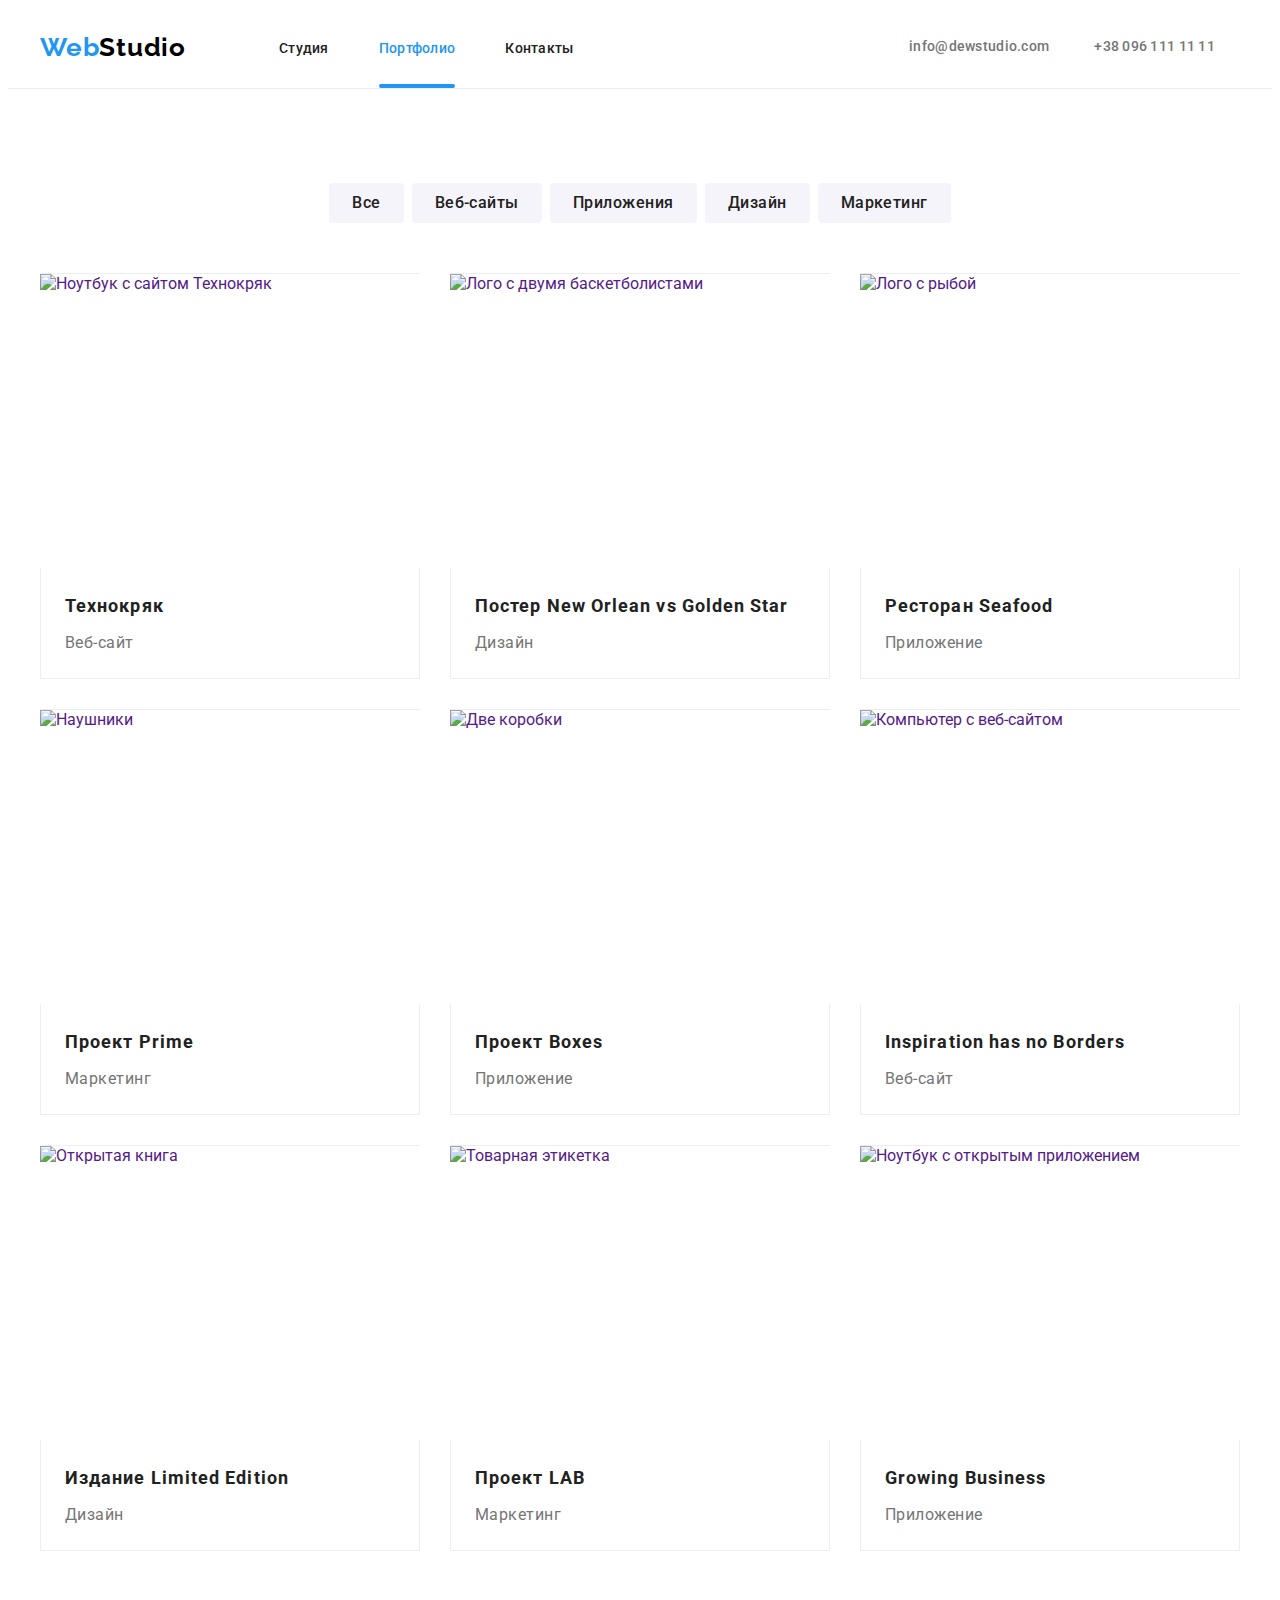
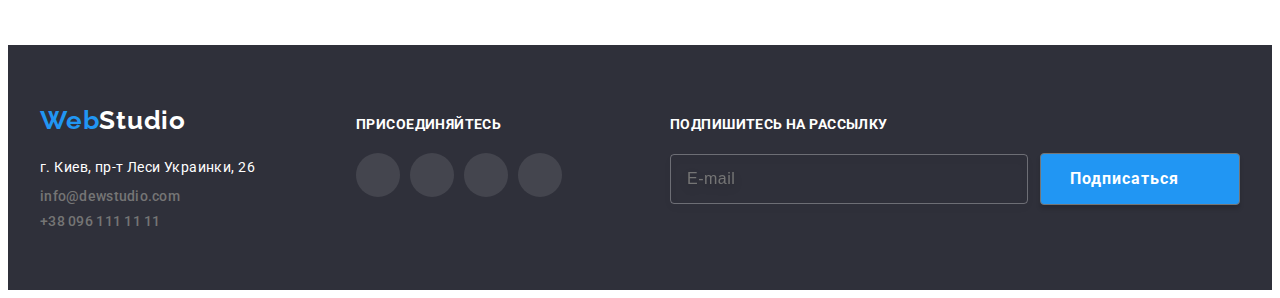
==== commit 74f27b46: "saved lavel" ====
--- a/portfolio.html
+++ b/portfolio.html
@@ -15,31 +15,31 @@
 </head>
 <body>
     <header class="header">
-        <div class="container">
-            <a class="logo link logo-white-theme" href=""><span class="logo-first-part">Web</span>Studio</a>
-            <nav class="nav">
-                <ul class="nav-list list">
-                    <li class="nav-item">
-                        <a class="link nav-link" href="index.html">Студия</a>
-                    </li>
-                    <li class="nav-item">
-                        <a class="link nav-link link-portfolio" href="portfolio.html">Портфолио</a>
-                    </li>
-                    <li class="nav-item">
-                        <a class="link nav-link" href="">Контакты</a>
+        <div class="container container__header">
+            <a class="logo link logo_white-theme" href=""><span class="logo__accent">Web</span>Studio</a>
+            <nav class="navigation">
+                <ul class="navigation__list list">
+                    <li class="navigation__list-item">
+                        <a class="link navigation-list__link" href="index.html">Студия</a>
+                    </li>
+                    <li class="navigation__list-item">
+                        <a class="link navigation-list__link active-link" href="">Портфолио</a>
+                    </li>
+                    <li class="navigation__list-item">
+                        <a class="link navigation-list__link" href="">Контакты</a>
                     </li>
                 </ul>
             </nav>
             <ul class="list communication-list">
-                <li class="commuication-item">
-                    <a class="link mail-link" href="mailto:info@dewstudio.com">
-                        <svg class="icon-envelope" width="16" height="12">
+                <li class="communication-list__item">
+                    <a class="link communication-list__link" href="mailto:info@dewstudio.com">
+                        <svg class="communication-list__icon-envelope" width="16" height="12">
                             <use href="./images/sprite.svg#icon-envelope"></use>
                         </svg>info@dewstudio.com</a>
                 </li>
-                <li class="commuication-item">
-                    <a class="link tel-link" href="tel:+380961111111">
-                        <svg class="icon-phone" width="10" height="16">
+                <li class="communication-list__item">
+                    <a class="link communication-list__link" href="tel:+380961111111">
+                        <svg class="communication-list__icon-phone" width="10" height="16">
                             <use href="./images/sprite.svg#icon-phone"></use>
                         </svg>+38 096 111 11 11</a>
                 </li>
@@ -48,9 +48,10 @@
     </header>
 
     <main class="content-portfolio">
+
         <!-- SECTION OF FILTERS AND PROJECTS -->
         <section class="filters-projects-section">
-            <h1 hidden>Фильтры и Проекты</h1>
+            <h1 class="visualy-hidden">Фильтры и Проекты</h1>
             <div class="container">
                 <ul class="list filters-list">
                     <li class="filters-item">
@@ -221,52 +222,52 @@
     </main>
 
     <footer class="footer">
-        <div class="container footer-container">
+        <div class="container container__footer">
             <div class="footer-address-container">
-                <a class="link logo logo-dark-theme" href=""><span class="logo-first-part">Web</span>Studio</a>
+                <a class="link logo logo_dark-theme" href=""><span class="logo__accent">Web</span>Studio</a>
                 <!--CONTACT INFORMATION-->
-                <address class="address">
-                    <ul class="list footer-list">
-                        <li class="footer-link-item">
-                            <a class="link link-adress" href="https://goo.gl/maps/hcSzEZoFeTUnPmFg6" target="_blank"
-                                rel="noopener noreferrer">г. Киев, пр-т Леси Украинки, 26</a>
+                <address class="footer-adress address">
+                    <ul class="list adress__list">
+                        <li class="adress-list__item">
+                            <a class="link adress-list__link-map" href="https://goo.gl/maps/hcSzEZoFeTUnPmFg6"
+                                target="_blank" rel="noopener noreferrer">г. Киев, пр-т Леси Украинки, 26</a>
                         </li>
-                        <li class="footer-link-item">
-                            <a class="link mail-link" href="mailto:info@dewstudio.com">info@dewstudio.com</a>
+                        <li class="adress-list__item">
+                            <a class="link adress-list__link" href="mailto:info@dewstudio.com">info@dewstudio.com</a>
                         </li>
-                        <li class="footer-link-item">
-                            <a class="link tel-link" href="tel:+380961111111">+38 096 111 11 11</a>
+                        <li class="adress-list__item">
+                            <a class="link adress-list__link" href="tel:+380961111111">+38 096 111 11 11</a>
                         </li>
                     </ul>
                 </address>
             </div>
-            <div class="footer-social-list-container">
+            <div class="footer-social-links-container">
                 <b class="footer-suptitle">Присоединяйтесь</b>
                 <ul class="footer-social-list list">
-                    <li class="footer-social-list-item">
-                        <a href="" class="footer-social-list-link link">
-                            <svg class="footer-social-list-icon" width="20" height="20">
+                    <li class="social-list__item">
+                        <a href="" class="footer-social-list__link link">
+                            <svg class="footer-social-list__icon" width="20" height="20">
                                 <use href="./images/sprite.svg#icon-instagram"></use>
                             </svg>
                         </a>
                     </li>
-                    <li class="footer-social-list-item">
-                        <a href="" class="footer-social-list-link link">
-                            <svg class="footer-social-list-icon" width="20" height="20">
+                    <li class="social-list__item">
+                        <a href="" class="footer-social-list__link link">
+                            <svg class="footer-social-list__icon" width="20" height="20">
                                 <use href="./images/sprite.svg#icon-twitter"></use>
                             </svg>
                         </a>
                     </li>
-                    <li class="footer-social-list-item">
-                        <a href="" class="footer-social-list-link link">
-                            <svg class="footer-social-list-icon" width="20" height="20">
+                    <li class="social-list__item">
+                        <a href="" class="footer-social-list__link link">
+                            <svg class="footer-social-list__icon" width="20" height="20">
                                 <use href="./images/sprite.svg#icon-facebook"></use>
                             </svg>
                         </a>
                     </li>
-                    <li class="footer-social-list-item">
-                        <a href="" class="footer-social-list-link link">
-                            <svg class="footer-social-list-icon" width="20" height="20">
+                    <li class="social-list__item">
+                        <a href="" class="footer-social-list__link link">
+                            <svg class="footer-social-list__icon" width="20" height="20">
                                 <use href="./images/sprite.svg#icon-linkedin"></use>
                             </svg>
                         </a>
@@ -275,15 +276,15 @@
             </div>
             <div class="footer-subscription">
                 <b class="footer-suptitle">Подпишитесь на рассылку</b>
-                <form action="#" class="footer-subscription-form">
+                <form action="#" class="subscription-form">
                     <div class="footer-subscription-container">
                         <label>
-                            <input class="footer-subscription-input" type="email" name="user-mail" title="@.com"
+                            <input class="subscription-form__input" type="email" name="user-mail" title="@.com"
                                 placeholder="E-mail">
                         </label>
                         <button type="submit" class="footer-btn animate__pulse">
                             Подписаться
-                            <svg class="icon-footer-btn" width="24" height="24">
+                            <svg class="footer-btn-icon" width="24" height="24">
                                 <use href="./images/sprite-footer.svg#icon-send"></use>
                             </svg>
                         </button>
--- a/css/main.min.css
+++ b/css/main.min.css
@@ -1,2 +1,2 @@
-:root{--main-font: "Roboto", sans-serif;--secondary-font: "Raleway", sans-serif;--accent-color: #2196f3;--text-color-site: #757575;--text-color-title: #212121;--dark-color-theme: #000;--white-color-theme: #fff;--backgrund-hero-footer: #2f303a;--font-weight-text-site: 400;--font-weight-text-title: 700;--font-weight-text: 500}.visualy-hidden{position:absolute !important;clip:rect(1px 1px 1px 1px);clip:rect(1px, 1px, 1px, 1px);padding:0 !important;border:0 !important;height:1px !important;width:1px !important;overflow:hidden}body{font-family:var(--main-font);font-weight:var(--font-weight-text-site);color:var(--text-color-site)}h1,h2,h3,h4,h5,h6,p{margin:0}ul,ol{margin:0;padding:0}img{display:block}.link{text-decoration:none}.list{list-style:none}.address{font-style:normal}.container{width:1200px;margin:0 auto;padding-left:15px;padding-right:15px}.logo{font-family:var(--secondary-font);font-weight:700;font-size:26px;line-height:1.19;letter-spacing:0.03em;margin-right:93px}.logo-first-part{color:var(--accent-color)}.logo-white-theme{color:var(--dark-color-theme)}.logo-dark-theme{color:var(--white-color-theme)}.backdrop{position:fixed;top:0;right:0;width:100%;height:100%;background-color:rgba(0,0,0,0.5);transition:all 250ms cubic-bezier(0.4, 0, 0.2, 1)}.modal{position:absolute;top:50%;left:50%;transform:translate(-50%, -50%);width:528px;height:580px;background-color:var(--white-color-theme);padding:40px}.btn-close-modal{position:absolute;height:30px;width:30px;top:8px;right:8px;background-color:transparent;border-radius:50%;border:1px solid rgba(0,0,0,0.1);cursor:pointer;display:flex;justify-content:center;align-items:center}.btn-close-modal:hover,.btn-close-modal:focus{fill:var(--accent-color)}.is-hidden{opacity:0;visibility:hidden;pointer-events:none}.modal-form{display:flex;flex-direction:column}.modal-form-field{font-size:12px;line-height:1.17;letter-spacing:0.01em;color:#757575}.modal-form-input{width:100%;height:40px;border:1px solid rgba(33,33,33,0.2);box-sizing:border-box;border-radius:4px;padding-left:42px;margin-top:4px;margin-bottom:10px;cursor:pointer;transition:border-color 250ms cubic-bezier(0.4, 0, 0.2, 1)}.modal-form-input:focus{outline:none;border-color:var(--accent-color)}.modal-form-icon{position:absolute;top:50%;left:12px;transform:translateY(-50%);width:18px;height:18px;transition:fill 250ms cubic-bezier(0.4, 0, 0.2, 1)}.modal-form-input:focus+.modal-form-icon{fill:var(--accent-color);transition:fill 250ms cubic-bezier(0.4, 0, 0.2, 1)}.modal-form-input-wraper{position:relative}.modal-form-message{width:100%;height:120px;border:1px solid rgba(33,33,33,0.2);box-sizing:border-box;border-radius:4px;padding:12px 16px;margin-bottom:25px;resize:none;font-size:14px;line-height:1.14;letter-spacing:0.01em;transition:border-color 250ms cubic-bezier(0.4, 0, 0.2, 1)}.modal-form-message::placeholder{color:rgba(117,117,117,0.5)}.modal-form-message:focus{outline:none;border-color:var(--accent-color)}.modal-form-check-desc{display:flex;align-items:center;font-size:14px;line-height:1.71;letter-spacing:0.03em;cursor:pointer;margin-bottom:30px;color:#757575}.modal-form-check-desc::before{display:block;content:"";width:16px;height:16px;border:1px solid #000;margin-right:7px;transition:outline 250ms cubic-bezier(0.4, 0, 0.2, 1);transition:background-color 250ms cubic-bezier(0.4, 0, 0.2, 1)}.modal-form-term:checked+.modal-form-check-desc::before{background-image:url("../images/icon-check.svg");background-color:var(--accent-color);background-position:center;background-size:contain;background-origin:border-box;border-color:var(--accent-color)}.modal-form-term:focus+.modal-form-check-desc::before{outline:1px solid var(--accent-color)}.modal-btn{min-width:200px;padding:10px 32px;border:1px solid var(--text-color-site);font-family:inherit;font-weight:700;font-size:16px;line-height:1.88;cursor:pointer;display:flex;justify-content:center;align-items:center;letter-spacing:0.06em;color:var(--white-color-theme);background:var(--accent-color);box-shadow:0px 4px 4px rgba(0,0,0,0.15);border-radius:4px;margin:0 auto;transition:color 250ms cubic-bezier(0.4, 0, 0.2, 1),background-color 250ms cubic-bezier(0.4, 0, 0.2, 1)}.modal-btn:hover,.modal-btn:focus{background-color:#2084d6;animation-duration:1000ms;animation-iteration-count:10}.footer-btn{max-width:200px;padding:10px 32px;border:1px solid var(--text-color-site);font-family:inherit;font-weight:700;font-size:16px;line-height:1.88;cursor:pointer;display:flex;justify-content:center;align-items:center;letter-spacing:0.06em;color:var(--white-color-theme);background:var(--accent-color);box-shadow:0px 4px 4px rgba(0,0,0,0.15);border-radius:4px;margin:0 auto;transition:color 250ms cubic-bezier(0.4, 0, 0.2, 1),background-color 250ms cubic-bezier(0.4, 0, 0.2, 1)}.footer-btn:hover,.footer-btn:focus{background-color:#2084d6;animation-duration:1000ms;animation-iteration-count:10}.title{font-family:var(--main-font);font-weight:var(--font-weight-text-title);font-size:36px;line-height:1.17;text-align:center;letter-spacing:0.03em;color:var(--text-color-title);margin-bottom:50px}.social-list-icon{width:20px;height:20px;fill:#afb1b8}.social-list-link:hover .social-list-icon,.social-list-link:focus .social-list-icon{fill:var(--white-color-theme);transition:fill 250ms cubic-bezier(0.4, 0, 0.2, 1)}.social-list-link{width:44px;height:44px;display:flex;justify-content:center;align-items:center;background-color:#fff;border-radius:50%;transition:background-color 250ms cubic-bezier(0.4, 0, 0.2, 1)}.social-list-link:hover,.social-list-link:focus{background-color:var(--accent-color)}.social-list{display:flex;flex-wrap:wrap;justify-content:center;align-items:center}.social-list-item:not(:last-child){margin-right:10px}.footer-social-list{display:flex;justify-content:center;align-items:center}.footer-social-list-link{width:44px;height:44px;display:flex;justify-content:center;align-items:center;flex-wrap:wrap;background-color:rgba(255,255,255,0.1);border-radius:50%;transition:background-color 250ms cubic-bezier(0.4, 0, 0.2, 1)}.footer-social-list-link:hover,.footer-social-list-link:focus{background-color:var(--accent-color)}.footer-social-list-icon{width:20px;height:20px;fill:var(--white-color-theme)}.footer-social-list-link:hover .footer-social-list-icon,.footer-social-list-link:focus .footer-social-list-icon{fill:var(--white-color-theme);transition:fill 250ms cubic-bezier(0.4, 0, 0.2, 1)}.footer-social-list-item:not(:last-child){margin-right:10px}.footer-suptitle{display:block;font-weight:bold;font-size:14px;line-height:1.14;letter-spacing:0.03em;text-transform:uppercase;color:var(--white-color-theme);margin-bottom:20px}.modal-suptitle{font-size:20px;line-height:1.15;text-align:center;letter-spacing:0.03em;color:var(--text-color-title);margin-bottom:12px}.header{padding-top:24px;padding-bottom:25px;border-bottom:1px solid #ececec;position:relative}.header .container{display:flex;align-items:center}.nav{display:flex;align-items:center}.nav-list{display:flex;align-items:center}.nav-item:not(:last-child){margin-right:50px}.comunication-item .nav-link{font-weight:var(--font-weight-text);font-size:14px;line-height:1.14;letter-spacing:0.02em;color:var(--text-color-title);align-items:center}.communication-list{display:flex;align-items:center;margin-left:auto}.icon-envelope{width:16px;height:12px;margin-right:10px;fill:currentColor}.icon-phone{width:10px;height:16px;margin-right:10px;fill:currentColor}.mail-link{font-weight:500;font-size:14px;line-height:1.14;letter-spacing:0.02em;color:var(--text-color-site);margin-right:25px;display:flex;align-items:center;transition:color 250ms cubic-bezier(0.4, 0, 0.2, 1),background-color 250ms cubic-bezier(0.4, 0, 0.2, 1)}.mail-link:hover,.mail-link:focus{color:var(--accent-color)}.tel-link{font-weight:500;font-size:14px;line-height:1.14;letter-spacing:0.02em;color:var(--text-color-site);display:flex;align-items:center;transition:color 250ms cubic-bezier(0.4, 0, 0.2, 1),background-color 250ms cubic-bezier(0.4, 0, 0.2, 1)}.tel-link:hover,.tel-link:focus{color:var(--accent-color)}.nav-link{font-family:var(--main-font);font-weight:var(--font-weight-text);font-size:14px;line-height:16px;letter-spacing:0.02em;color:#212121;transition:color 250ms cubic-bezier(0.4, 0, 0.2, 1)}.nav-link:hover,.nav-link:focus{color:var(--accent-color)}.link-studio{color:var(--accent-color)}.link-studio::after{content:"";display:block;height:4px;width:48px;background-color:var(--accent-color);position:absolute;bottom:0;border-radius:2px}.hero{background-color:var(--backgrund-hero-footer);background-image:linear-gradient(rgba(47,48,58,0.4), rgba(47,48,58,0.4)),url("../images/hero/bg.jpg");background-repeat:no-repeat;background-size:cover}.container-hero{padding:200px 0px;text-align:center}.hero-title{font-weight:900;font-size:44px;line-height:1.36;text-align:center;letter-spacing:0.06em;text-transform:uppercase;color:var(--white-color-theme);width:696px;margin:0 auto 30px}.advantages{padding:94px 0px}.advantages-list{display:flex;flex-wrap:wrap;margin-left:-30px;margin-top:-30px}.icon-adv-container{background-color:#f5f4fa;width:270px;height:120px;margin-bottom:30px;display:flex;justify-content:center;align-items:center}.icon-adv{width:70px;height:70px}.adventages-item{flex-basis:calc(100% / 4 - 30px);margin-left:30px;margin-top:30px}.benefit-name{font-weight:700;font-size:14px;line-height:1.14;letter-spacing:0.03em;text-transform:uppercase;color:var(--text-color-title);margin-bottom:10px;width:270px}.advantages-description{font-size:14px;line-height:1.71;letter-spacing:0.03em}.service{padding-bottom:94px}.service-list{display:flex;flex-wrap:wrap;margin-left:-30px;margin-top:-30px}.service-list-item{flex-basis:calc(100% / 3 - 30px);margin-left:30px;margin-top:30px;position:relative}.trend-overlay{font-weight:bold;font-size:14px;line-height:1.14;text-align:center;letter-spacing:0.03em;text-transform:uppercase;color:#ffffff;position:absolute;left:0;bottom:0;width:100%;height:70px;display:flex;justify-content:center;align-items:center;background-color:rgba(47,48,58,0.8)}.team{background-color:#f5f4fa;padding:94px 0px}.team-list{display:flex;flex-wrap:wrap;margin-left:-30px;margin-top:-30px}.team-item{flex-basis:calc(100% / 4 - 30px);margin-left:30px;margin-top:30px;box-shadow:0px 4px 4px rgba(0,0,0,0.15)}.team-list-content-wraper{padding-top:30px;padding-bottom:30px;text-align:center;background-color:#fff;border:1px solid #fff;border-top:none;border-radius:0px 0px 4px 4px;box-shadow:0px 1px 3px rgba(0,0,0,0.12),0px 1px 1px rgba(0,0,0,0.14),0px 2px 1px rgba(0,0,0,0.2)}.name{font-weight:var(--font-weight-text);font-size:16px;line-height:1.19;text-align:center;letter-spacing:0.03em;color:var(--text-color-title);margin-bottom:10px}.position{font-size:16px;line-height:1.19;text-align:center;letter-spacing:0.03em;margin-bottom:16px}.regular-customers{padding:94px 0px}.regular-customers-list{display:flex}.regular-customer-item:not(:last-child){margin-right:30px}.regular-customer-link{width:170px;height:90px;display:flex;flex-wrap:wrap;justify-content:center;align-items:center;border:1px solid #afb1b8;border-radius:4px;fill:#afb1b8;transition:fill 250ms cubic-bezier(0.4, 0, 0.2, 1),border-color 250ms cubic-bezier(0.4, 0, 0.2, 1)}.regular-customer-link:hover,.regular-customer-link:focus{fill:var(--accent-color);border-color:var(--accent-color)}.footer{background-color:var(--backgrund-hero-footer);padding:60px 0px}.footer-list{margin-top:20px;width:231px}.footer-link-item:not(:last-child){margin-bottom:9px}.link-adress{font-size:14px;line-height:1.71;letter-spacing:0.03em;color:var(--white-color-theme);transition:color 250ms cubic-bezier(0.4, 0, 0.2, 1),background-color 250ms cubic-bezier(0.4, 0, 0.2, 1)}.link-adress:hover,.link-adress:focus{color:var(--accent-color)}.footer-container{display:flex;justify-content:space-between;align-items:baseline}.footer-address-container{margin-right:70px;width:231px}.mail-link-footer{font-weight:500;font-size:14px;line-height:1.14;letter-spacing:0.02em;color:var(--text-color-site);display:flex;align-items:center;transition:color 250ms cubic-bezier(0.4, 0, 0.2, 1),background-color 250ms cubic-bezier(0.4, 0, 0.2, 1)}.footer-suptitle{font-weight:var(--font-weight-text-title);font-size:14px;line-height:1.14;letter-spacing:0.03em;text-transform:uppercase;color:var(--white-color-theme);display:block;margin-bottom:20px}.icon-footer-btn{fill:currentColor;margin-left:10px}.footer-subscription-container{display:inline-flex;align-items:center}.footer-subscription-input{margin-right:12px;font-size:16px;line-height:1.25;letter-spacing:0.03em;color:var(--white-color-theme);border:1px solid rgba(255,255,255,0.3);box-sizing:border-box;filter:drop-shadow(0px 4px 4px rgba(0,0,0,0.15));border-radius:4px;padding:15px 16px;width:358px;height:50px;background-color:transparent}.footer-social-list-container{margin-right:93px}.filters-projects-section{padding:94px 0px}.filters-list{display:flex;justify-content:center;margin-bottom:50px}.filters-item:not(:last-child){margin-right:8px}.filter-btn{font-family:inherit;font-weight:var(--font-weight-text);font-size:16px;line-height:1.63;text-align:center;letter-spacing:0.03em;cursor:pointer;color:var(--text-color-title);background:#f5f4fa;border-radius:4px;border:1px solid transparent;padding:6px 22px;transition:color 250ms cubic-bezier(0.4, 0, 0.2, 1),background-color 250ms cubic-bezier(0.4, 0, 0.2, 1)}.filter-btn:hover,.filter-btn:focus{background-color:var(--accent-color);color:var(--white-color-theme);box-shadow:0px 3px 1px rgba(0,0,0,0.1),0px 1px 2px rgba(0,0,0,0.08),0px 2px 2px rgba(0,0,0,0.12)}.name-project{font-weight:700;font-size:18px;line-height:2;letter-spacing:0.06em;color:var(--text-color-title);margin-bottom:4px}.type-project{font-weight:normal;font-size:16px;line-height:1.87;letter-spacing:0.03em;color:#757575}.projects-list{display:flex;flex-wrap:wrap;margin-left:-30px;margin-top:-30px}.projects-item{transform:box-shadow 250ms cubic-bezier(0.4, 0, 0.2, 1);transition-property:box-shadow;transition-duration:250ms;transition-timing-function:cubic-bezier(0.4, 0, 0.2, 1);transition-delay:0s}.projects-item{flex-basis:calc(100% / 3 - 30px);margin-left:30px;margin-top:30px;border-top:1px solid #eeeeee}.projects-item:hover,.projects-item:focus{box-shadow:0px 1px 1px rgba(0,0,0,0.12),0px 4px 4px rgba(0,0,0,0.06),1px 4px 6px rgba(0,0,0,0.16)}.projects-list-content-wraper{padding:20px 24px;border:1px solid #eeeeee;border-top:none}.link-portfolio{color:var(--accent-color)}.link-portfolio::after{content:"";display:block;height:4px;width:78px;background-color:var(--accent-color);position:absolute;bottom:0;border-radius:2px}.project-list-content-hover{position:relative;overflow:hidden}.overlay{font-weight:normal;font-size:18px;line-height:1.56;letter-spacing:0.03em;padding:63px 24px;position:absolute;top:0;left:0;width:100%;height:100%;background-color:rgba(33,150,243,0.9);color:var(--white-color-theme);overflow:auto;transform:translateY(100%);transition:transform 250ms cubic-bezier(0.4, 0, 0.2, 1)}.name-project-link:hover .overlay,.name-project-link:focus .overlay{transform:translateY(0%)}
+:root{--main-font: "Roboto", sans-serif;--secondary-font: "Raleway", sans-serif;--accent-color: #2196f3;--text-color-site: #757575;--text-color-title: #212121;--dark-color-theme: #000;--white-color-theme: #fff;--backgrund-hero-footer: #2f303a;--font-weight-text-site: 400;--font-weight-text-title: 700;--font-weight-text: 500}.visualy-hidden{position:absolute !important;clip:rect(1px 1px 1px 1px);clip:rect(1px, 1px, 1px, 1px);padding:0 !important;border:0 !important;height:1px !important;width:1px !important;overflow:hidden}body{font-family:var(--main-font);font-weight:var(--font-weight-text-site);color:var(--text-color-site)}h1,h2,h3,h4,h5,h6,p{margin:0}ul,ol{margin:0;padding:0}img{display:block}.link{text-decoration:none}.list{list-style:none}.address{font-style:normal}.container{width:1200px;margin:0 auto;padding-left:15px;padding-right:15px}.container__header{display:flex}.advantages-list__icon-container{background-color:#f5f4fa;width:270px;height:120px;margin-bottom:30px;display:flex;justify-content:center;align-items:center}.container__footer{display:flex;justify-content:space-between;align-items:baseline}.footer-address-container{margin-right:70px}.footer-social-links-container{margin-right:93px}.footer-subscription-container{display:inline-flex;align-items:center}.modal-container{padding:40px}.logo{font-family:var(--secondary-font);font-weight:700;font-size:26px;line-height:1.19;letter-spacing:0.03em}.logo__accent{color:var(--accent-color)}.logo_white-theme{color:var(--dark-color-theme);margin-right:93px}.logo_dark-theme{display:block;color:var(--white-color-theme);margin-bottom:20px}.backdrop{position:fixed;top:0;right:0;width:100%;height:100%;background-color:rgba(0,0,0,0.5);transition:all 250ms cubic-bezier(0.4, 0, 0.2, 1)}.modal{position:absolute;top:50%;left:50%;transform:translate(-50%, -50%);width:528px;height:580px;background-color:var(--white-color-theme)}.btn-close-modal{position:absolute;height:30px;width:30px;top:8px;right:8px;background-color:transparent;border-radius:50%;border:1px solid rgba(0,0,0,0.1);cursor:pointer;display:flex;justify-content:center;align-items:center}.btn-close-modal:hover,.btn-close-modal:focus{fill:var(--accent-color)}.is-hidden{opacity:0;visibility:hidden;pointer-events:none}.modal-form{display:flex;flex-direction:column}.modal-form__field{font-size:12px;line-height:1.17;letter-spacing:0.01em;color:#757575}.modal-form__input{width:100%;height:40px;border:1px solid rgba(33,33,33,0.2);box-sizing:border-box;border-radius:4px;padding-left:42px;margin-top:4px;margin-bottom:10px;cursor:pointer;transition:border-color 250ms cubic-bezier(0.4, 0, 0.2, 1)}.modal-form__input:focus{outline:none;border-color:var(--accent-color)}.modal-form__icon{position:absolute;top:50%;left:12px;transform:translateY(-50%);width:18px;height:18px;transition:fill 250ms cubic-bezier(0.4, 0, 0.2, 1)}.modal-form-input:focus+.modal-form__icon{fill:var(--accent-color);transition:fill 250ms cubic-bezier(0.4, 0, 0.2, 1)}.modal-form__input-wraper{position:relative}.modal-form__message{width:100%;height:120px;border:1px solid rgba(33,33,33,0.2);box-sizing:border-box;border-radius:4px;padding:12px 16px;margin-bottom:25px;resize:none;font-size:14px;line-height:1.14;letter-spacing:0.01em;transition:border-color 250ms cubic-bezier(0.4, 0, 0.2, 1)}.modal-form__message::placeholder{color:rgba(117,117,117,0.5)}.modal-form__message:focus{outline:none;border-color:var(--accent-color)}.modal-form__check-desc{display:flex;align-items:center;font-size:14px;line-height:1.71;letter-spacing:0.03em;cursor:pointer;margin-bottom:30px;color:#757575}.modal-form__check-desc::before{display:block;content:"";width:16px;height:16px;border:1px solid #000;margin-right:7px;transition:outline 250ms cubic-bezier(0.4, 0, 0.2, 1);transition:background-color 250ms cubic-bezier(0.4, 0, 0.2, 1)}.modal-form__term:checked+.modal-form__check-desc::before{background-image:url("../images/icon-check.svg");background-color:var(--accent-color);background-position:center;background-size:contain;background-origin:border-box;border-color:var(--accent-color)}.modal-form__term:focus+.modal-form__check-desc::before{outline:1px solid var(--accent-color)}.modal-btn{min-width:200px;padding:10px 32px;border:1px solid var(--text-color-site);font-family:inherit;font-weight:700;font-size:16px;line-height:1.88;cursor:pointer;display:flex;justify-content:center;align-items:center;letter-spacing:0.06em;color:var(--white-color-theme);background:var(--accent-color);box-shadow:0px 4px 4px rgba(0,0,0,0.15);border-radius:4px;margin:0 auto;transition:color 250ms cubic-bezier(0.4, 0, 0.2, 1),background-color 250ms cubic-bezier(0.4, 0, 0.2, 1)}.modal-btn:hover,.modal-btn:focus{background-color:#2084d6;animation-duration:1000ms;animation-iteration-count:10}.footer-btn{max-width:200px;padding:10px 28px 10px 29px;border:1px solid var(--text-color-site);font-family:inherit;font-weight:700;font-size:16px;line-height:1.88;cursor:pointer;display:flex;justify-content:center;align-items:center;letter-spacing:0.06em;color:var(--white-color-theme);background:var(--accent-color);box-shadow:0px 4px 4px rgba(0,0,0,0.15);border-radius:4px;margin:0 auto;transition:color 250ms cubic-bezier(0.4, 0, 0.2, 1),background-color 250ms cubic-bezier(0.4, 0, 0.2, 1)}.footer-btn:hover,.footer-btn:focus{background-color:#2084d6;animation-duration:1000ms;animation-iteration-count:10}.footer-btn-icon{fill:currentColor;margin-left:10px}.filter-btn{font-family:inherit;font-weight:var(--font-weight-text);font-size:16px;line-height:1.63;text-align:center;letter-spacing:0.03em;cursor:pointer;color:var(--text-color-title);background:#f5f4fa;border-radius:4px;border:1px solid transparent;padding:6px 22px;transition:color 250ms cubic-bezier(0.4, 0, 0.2, 1),background-color 250ms cubic-bezier(0.4, 0, 0.2, 1)}.filter-btn:hover,.filter-btn:focus{background-color:var(--accent-color);color:var(--white-color-theme);box-shadow:0px 3px 1px rgba(0,0,0,0.1),0px 1px 2px rgba(0,0,0,0.08),0px 2px 2px rgba(0,0,0,0.12)}.title{font-family:var(--main-font);font-weight:var(--font-weight-text-title);font-size:36px;line-height:1.17;text-align:center;letter-spacing:0.03em;color:var(--text-color-title);margin-bottom:50px}.hero__title{font-weight:900;font-size:44px;line-height:1.36;text-align:center;letter-spacing:0.06em;text-transform:uppercase;color:var(--white-color-theme);width:696px;margin:0 auto 30px}.social-list,.footer-social-list{display:flex;flex-wrap:wrap;justify-content:center;align-items:center}.social-list__item:not(:last-child){margin-right:10px}.social-list__link{width:44px;height:44px;display:flex;justify-content:center;align-items:center;background-color:#fff;border-radius:50%;transition:background-color 250ms cubic-bezier(0.4, 0, 0.2, 1)}.social-list__link:hover,.social-list__link:focus{background-color:var(--accent-color)}.social-list__icon{width:20px;height:20px;fill:#afb1b8}.social-list__link:hover .social-list__icon,.social-list__link:focus .social-list__icon{fill:var(--white-color-theme);transition:fill 250ms cubic-bezier(0.4, 0, 0.2, 1)}.footer-social-list__link{width:44px;height:44px;display:flex;justify-content:center;align-items:center;flex-wrap:wrap;background-color:rgba(255,255,255,0.1);border-radius:50%;transition:background-color 250ms cubic-bezier(0.4, 0, 0.2, 1)}.footer-social-list__link:hover,.footer-social-list__link:focus{background-color:var(--accent-color)}.footer-social-list__icon{width:20px;height:20px;fill:var(--white-color-theme)}.footer-social-list__link:hover .footer-social-list__icon,.footer-social-list__link:focus .footer-social-list__icon{fill:var(--white-color-theme);transition:fill 250ms cubic-bezier(0.4, 0, 0.2, 1)}.footer-suptitle{display:block;font-weight:bold;font-size:14px;line-height:1.14;letter-spacing:0.03em;text-transform:uppercase;color:var(--white-color-theme);margin-bottom:20px}.modal-container__suptitle{display:block;font-size:20px;line-height:1.15;text-align:center;letter-spacing:0.03em;color:var(--text-color-title);margin-bottom:12px}.advantages-list__suptitle{font-weight:700;font-size:14px;line-height:1.14;letter-spacing:0.03em;text-transform:uppercase;color:var(--text-color-title);margin-bottom:10px;width:270px}.team-list__suptitle{font-weight:var(--font-weight-text);font-size:16px;line-height:1.19;text-align:center;letter-spacing:0.03em;color:var(--text-color-title);margin-bottom:10px}.header{padding-top:24px;padding-bottom:25px;border-bottom:1px solid #ececec;position:relative}.navigation{display:flex;align-items:center}.navigation__list{display:flex;align-items:center}.navigation__list-item:not(:last-child){margin-right:50px}.navigation-list__link{position:relative;font-size:14px;font-weight:500;line-height:1.14;letter-spacing:.02em;font-family:var(--main-font);padding:32px 0px 32px;color:#212121;transition:color 250ms cubic-bezier(0.4, 0, 0.2, 1)}.navigation-list__link:hover,.navigation-list__link:focus{color:var(--accent-color)}.active-link{color:var(--accent-color)}.active-link::after{content:"";display:block;position:absolute;height:4px;width:100%;background-color:var(--accent-color);bottom:0;border-radius:2px}.communication-list{display:flex;align-items:center;margin-left:auto}.communication-list__item{font-weight:var(--font-weight-text);font-size:14px;line-height:1.14;letter-spacing:0.02em;color:var(--text-color-title);align-items:center}.communication-list__link{font-weight:500;font-size:14px;line-height:1.14;letter-spacing:0.02em;color:var(--text-color-site);margin-right:25px;display:flex;align-items:center;transition:color 250ms cubic-bezier(0.4, 0, 0.2, 1),background-color 250ms cubic-bezier(0.4, 0, 0.2, 1)}.communication-list__link:hover,.communication-list__link:focus{color:var(--accent-color)}.communication-list__icon-envelope{width:16px;height:12px;margin-right:10px;fill:currentColor}.communication-list__icon-phone{width:10px;height:16px;margin-right:10px;fill:currentColor}.hero__background{background-color:var(--backgrund-hero-footer);background-image:linear-gradient(rgba(47,48,58,0.4), rgba(47,48,58,0.4)),url("../images/hero/bg.jpg");background-repeat:no-repeat;background-size:cover;padding:200px 0px;text-align:center}.advantages{padding:94px 0px}.advantages-list{display:flex;flex-wrap:wrap;margin-left:-30px;margin-top:-30px}.adventages-list__item{flex-basis:calc(100% / 4 - 30px);margin-left:30px;margin-top:30px}.advantages-list__icon{width:70px;height:70px}.advantages-list__description{font-size:14px;line-height:1.71;letter-spacing:0.03em}.service{padding-bottom:94px}.service-list{display:flex;flex-wrap:wrap;margin-left:-30px;margin-top:-30px}.service-list__item{flex-basis:calc(100% / 3 - 30px);margin-left:30px;margin-top:30px;position:relative}.service-list__overlay-variety{font-weight:bold;font-size:14px;line-height:1.14;text-align:center;letter-spacing:0.03em;text-transform:uppercase;color:#ffffff;position:absolute;left:0;bottom:0;width:100%;height:70px;display:flex;justify-content:center;align-items:center;background-color:rgba(47,48,58,0.8)}.team{background-color:#f5f4fa;padding:94px 0px}.team-list{display:flex;flex-wrap:wrap;margin-left:-30px;margin-top:-30px}.team-list__item{flex-basis:calc(100% / 4 - 30px);margin-left:30px;margin-top:30px;box-shadow:0px 4px 4px rgba(0,0,0,0.15)}.team-list__content-wraper{padding-top:30px;padding-bottom:30px;text-align:center;background-color:#fff;border:1px solid #fff;border-top:none;border-radius:0px 0px 4px 4px;box-shadow:0px 1px 3px rgba(0,0,0,0.12),0px 1px 1px rgba(0,0,0,0.14),0px 2px 1px rgba(0,0,0,0.2)}.team-list__position{font-size:16px;line-height:1.19;text-align:center;letter-spacing:0.03em;margin-bottom:16px}.regular-customers{padding:94px 0px}.customers-list{display:flex}.customers-list__item:not(:last-child){margin-right:30px}.customers-list__link{width:170px;height:90px;display:flex;flex-wrap:wrap;justify-content:center;align-items:center;border:1px solid #afb1b8;border-radius:4px;fill:#afb1b8;transition:fill 250ms cubic-bezier(0.4, 0, 0.2, 1),border-color 250ms cubic-bezier(0.4, 0, 0.2, 1)}.customers-list__link:hover,.customers-list__link:focus{fill:var(--accent-color);border-color:var(--accent-color)}.footer{background-color:var(--backgrund-hero-footer);padding:60px 0px}.footer-adress{width:231px}.adress-list__link-map{font-size:14px;line-height:1.71;letter-spacing:0.03em;color:var(--white-color-theme);transition:color 250ms cubic-bezier(0.4, 0, 0.2, 1),background-color 250ms cubic-bezier(0.4, 0, 0.2, 1)}.adress-list__link-map:hover,.adress-list__link-map:focus{color:var(--accent-color)}.adress-list__link{font-weight:500;font-size:14px;line-height:1.14;letter-spacing:0.02em;color:var(--text-color-site);display:flex;align-items:center;transition:color 250ms cubic-bezier(0.4, 0, 0.2, 1),background-color 250ms cubic-bezier(0.4, 0, 0.2, 1)}.adress-list__link:hover,.adress-list__link:focus{color:var(--accent-color)}.adress-list__item:not(:last-child){margin-bottom:9px}.subscription-form__input{margin-right:12px;font-size:16px;line-height:1.25;letter-spacing:0.03em;color:var(--white-color-theme);border:1px solid rgba(255,255,255,0.3);box-sizing:border-box;filter:drop-shadow(0px 4px 4px rgba(0,0,0,0.15));border-radius:4px;padding:15px 16px;width:358px;height:50px;background-color:transparent}.filters-projects-section{padding:94px 0px}.filters-list{display:flex;justify-content:center;margin-bottom:50px}.filters-item:not(:last-child){margin-right:8px}.name-project{font-weight:700;font-size:18px;line-height:2;letter-spacing:0.06em;color:var(--text-color-title);margin-bottom:4px}.type-project{font-weight:normal;font-size:16px;line-height:1.87;letter-spacing:0.03em;color:#757575}.projects-list{display:flex;flex-wrap:wrap;margin-left:-30px;margin-top:-30px}.projects-item{transform:box-shadow 250ms cubic-bezier(0.4, 0, 0.2, 1);transition-property:box-shadow;transition-duration:250ms;transition-timing-function:cubic-bezier(0.4, 0, 0.2, 1);transition-delay:0s}.projects-item{flex-basis:calc(100% / 3 - 30px);margin-left:30px;margin-top:30px;border-top:1px solid #eeeeee}.projects-item:hover,.projects-item:focus{box-shadow:0px 1px 1px rgba(0,0,0,0.12),0px 4px 4px rgba(0,0,0,0.06),1px 4px 6px rgba(0,0,0,0.16)}.projects-list-content-wraper{padding:20px 24px;border:1px solid #eeeeee;border-top:none}.link-portfolio{color:var(--accent-color)}.link-portfolio::after{content:"";display:block;height:4px;width:78px;background-color:var(--accent-color);position:absolute;bottom:0;border-radius:2px}.project-list-content-hover{position:relative;overflow:hidden}.overlay{font-weight:normal;font-size:18px;line-height:1.56;letter-spacing:0.03em;padding:63px 24px;position:absolute;top:0;left:0;width:100%;height:100%;background-color:rgba(33,150,243,0.9);color:var(--white-color-theme);overflow:auto;transform:translateY(100%);transition:transform 250ms cubic-bezier(0.4, 0, 0.2, 1)}.name-project-link:hover .overlay,.name-project-link:focus .overlay{transform:translateY(0%)}
 /*# sourceMappingURL=main.min.css.map */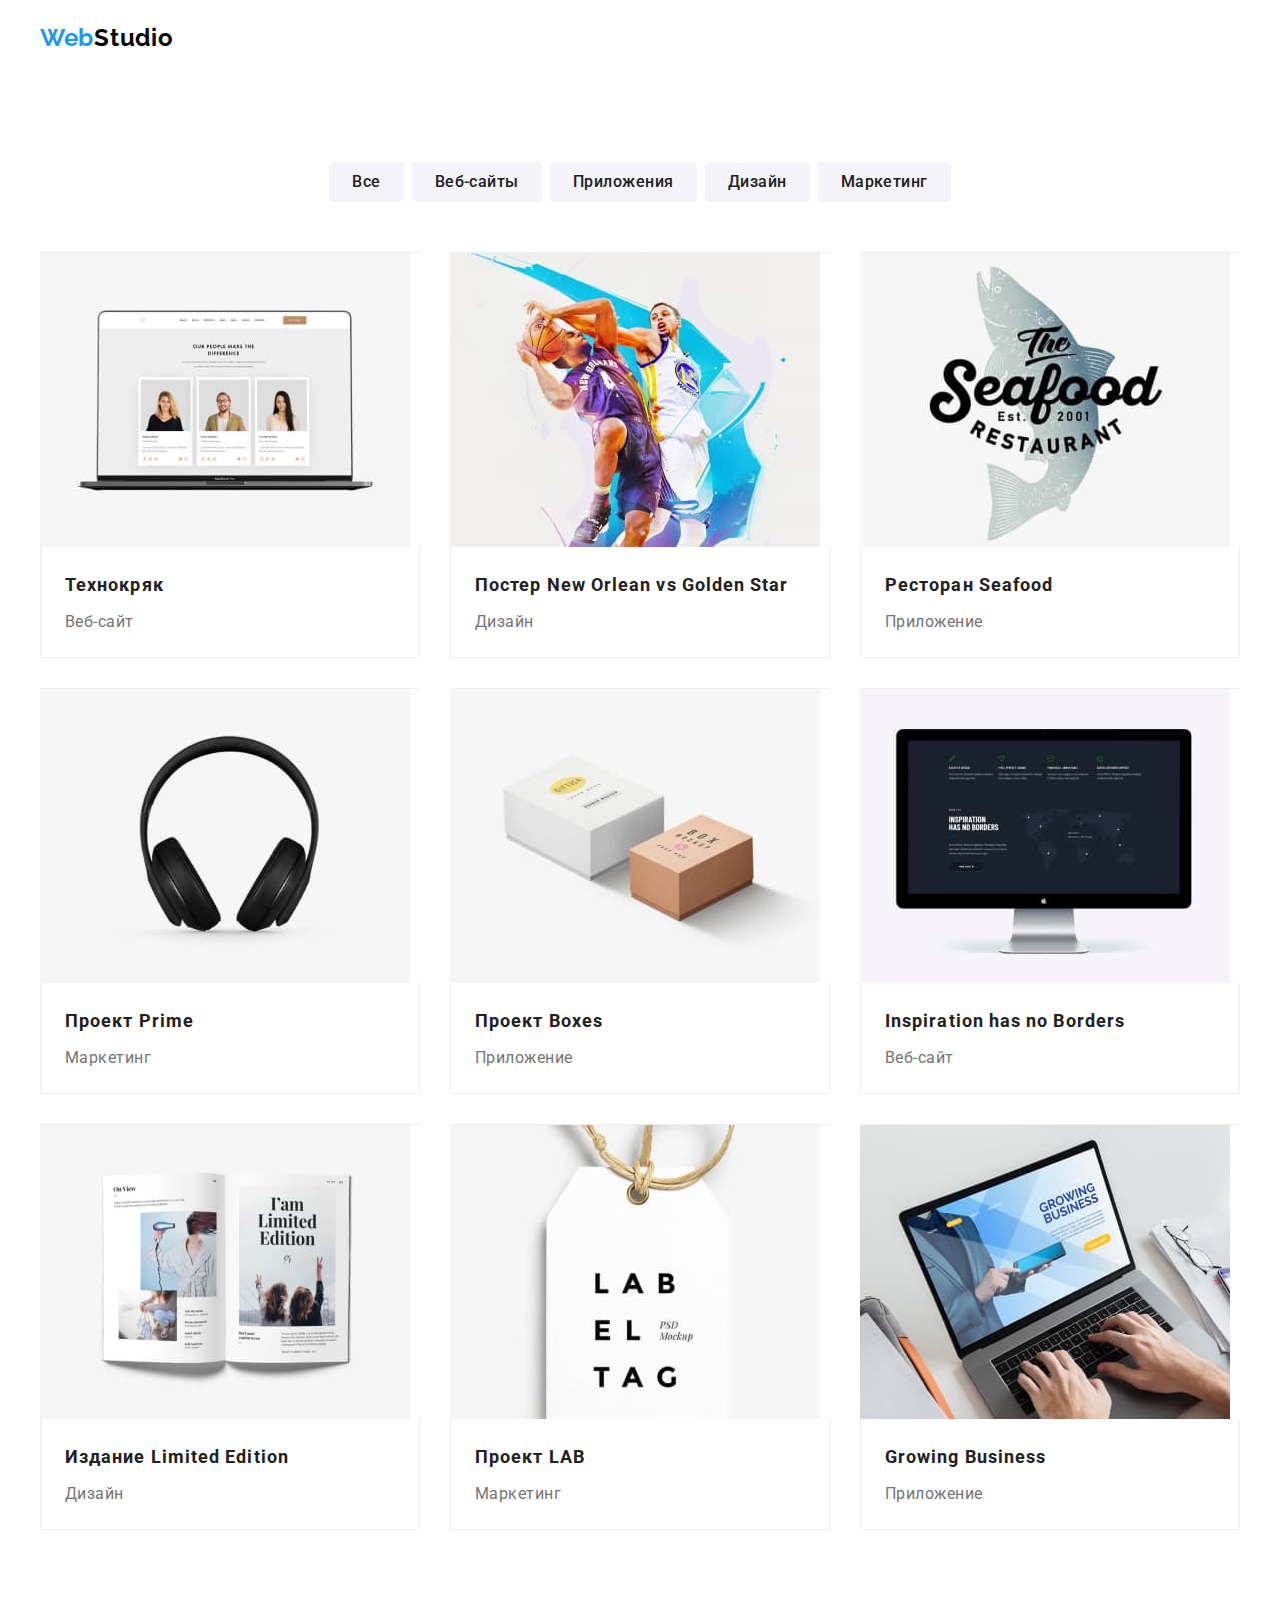
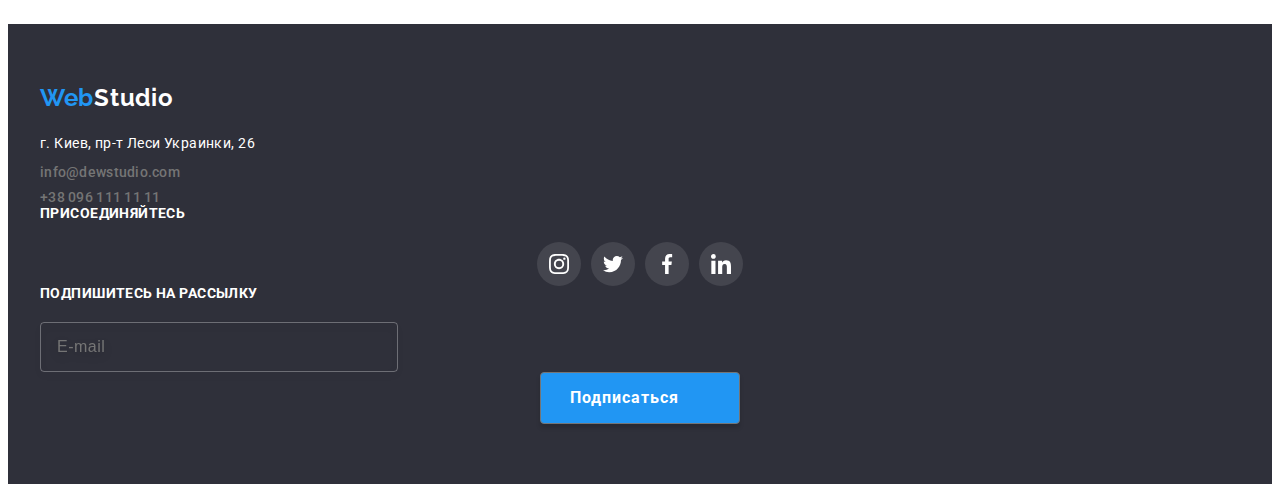
==== commit 0890b04f: "saved" ====
--- a/portfolio.html
+++ b/portfolio.html
@@ -75,7 +75,7 @@
                     <li class="projects-item">
                         <a href="" class="link name-project-link">
                             <div class="project-list-content-hover">
-                                <img class="project-list-img" src="./images/portfolio_projects/technokryak.jpg" alt="Ноутбук с сайтом Технокряк"
+                                <img class="project-list-img" src="./images/portfolio_projects/desktop/technokryak.jpg" alt="Ноутбук с сайтом Технокряк"
                                     width="370" height="294">
                                 <p class="overlay">
                                     Технокряк это современная площадка распространения коронавируса. Компании используют эту платформу для цифрового
@@ -91,7 +91,7 @@
                     <li class="projects-item">
                         <a class="link name-project-link" href="">
                             <div class="project-list-content-hover">
-                                <img class="project-list-img" src="./images/portfolio_projects/poster-new-orlean-vs-golden-star.jpg"
+                                <img class="project-list-img" src="./images/portfolio_projects/desktop/poster-new-orlean-vs-golden-star.jpg"
                                     alt="Лого с двумя баскетболистами" width="370" height="294">
                                 <p class="overlay">
                                     Технокряк это современная площадка распространения коронавируса. Компании используют эту платформу для цифрового
@@ -107,7 +107,7 @@
                     <li class="projects-item">
                         <a class="link name-project-link" href="">
                             <div class="project-list-content-hover">
-                                <img class="project-list-img" src="./images/portfolio_projects/restaurant-seafood.jpg" alt="Лого с рыбой" width="370"
+                                <img class="project-list-img" src="./images/portfolio_projects/desktop/restaurant-seafood.jpg" alt="Лого с рыбой" width="370"
                                     height="294">
                                 <p class="overlay">
                                     Технокряк это современная площадка распространения коронавируса. Компании используют эту платформу для цифрового
@@ -123,7 +123,7 @@
                     <li class="projects-item">
                         <a class="link name-project-link" href="">
                             <div class="project-list-content-hover">
-                                <img class="project-list-img" src="./images/portfolio_projects/project-prime.jpg" alt="Наушники" width="370"
+                                <img class="project-list-img" src="./images/portfolio_projects/desktop/project-prime.jpg" alt="Наушники" width="370"
                                     height="294">
                                 <p class="overlay">
                                     Технокряк это современная площадка распространения коронавируса. Компании используют эту платформу для цифрового
@@ -139,7 +139,7 @@
                     <li class="projects-item">
                         <a class="link name-project-link" href="">
                             <div class="project-list-content-hover">
-                                <img class="project-list-img" src="./images/portfolio_projects/project-boxes.jpg" alt="Две коробки" width="370"
+                                <img class="project-list-img" src="./images/portfolio_projects/desktop/project-boxes.jpg" alt="Две коробки" width="370"
                                     height="294">
                                 <p class="overlay">
                                     Технокряк это современная площадка распространения коронавируса. Компании используют эту платформу для цифрового
@@ -155,7 +155,7 @@
                     <li class="projects-item">
                         <a class="link name-project-link" href="">
                             <div class="project-list-content-hover">
-                                <img class="project-list-img" src="./images/portfolio_projects/inspiration-has-no-borders.jpg"
+                                <img class="project-list-img" src="./images/portfolio_projects/desktop/inspiration-has-no-borders.jpg"
                                     alt="Компьютер с веб-сайтом" width="370" height="294">
                                 <p class="overlay">
                                     Технокряк это современная площадка распространения коронавируса. Компании используют эту платформу для цифрового
@@ -171,7 +171,7 @@
                     <li class="projects-item">
                         <a class="link name-project-link" href="">
                             <div class="project-list-content-hover">
-                                <img class="project-list-img" src="./images/portfolio_projects/limited-edition.jpg" alt="Открытая книга" width="370"
+                                <img class="project-list-img" src="./images/portfolio_projects/desktop/limited-edition.jpg" alt="Открытая книга" width="370"
                                     height="294">
                                 <p class="overlay">
                                     Технокряк это современная площадка распространения коронавируса. Компании используют эту платформу для цифрового
@@ -187,7 +187,7 @@
                     <li class="projects-item">
                         <a class="link name-project-link" href="">
                             <div class="project-list-content-hover">
-                                <img class="project-list-img" src="./images/portfolio_projects/project-lab.jpg" alt="Товарная этикетка" width="370"
+                                <img class="project-list-img" src="./images/portfolio_projects/desktop/project-lab.jpg" alt="Товарная этикетка" width="370"
                                     height="294">
                                 <p class="overlay">
                                     Технокряк это современная площадка распространения коронавируса. Компании используют эту платформу для цифрового
@@ -203,7 +203,7 @@
                     <li class="projects-item">
                         <a class="link name-project-link" href="">
                             <div class="project-list-content-hover">
-                                <img class="project-list-img" src="./images/portfolio_projects/growing-business.jpg"
+                                <img class="project-list-img" src="./images/portfolio_projects/desktop/growing-business.jpg"
                                     alt="Ноутбук с открытым приложением" width="370" height="294">
                                 <p class="overlay">
                                     Технокряк это современная площадка распространения коронавируса. Компании используют эту платформу для цифрового
--- a/css/main.min.css
+++ b/css/main.min.css
@@ -1,2 +1,2 @@
-:root{--main-font: "Roboto", sans-serif;--secondary-font: "Raleway", sans-serif;--accent-color: #2196f3;--text-color-site: #757575;--text-color-title: #212121;--dark-color-theme: #000;--white-color-theme: #fff;--backgrund-hero-footer: #2f303a;--font-weight-text-site: 400;--font-weight-text-title: 700;--font-weight-text: 500}.visualy-hidden{position:absolute !important;clip:rect(1px 1px 1px 1px);clip:rect(1px, 1px, 1px, 1px);padding:0 !important;border:0 !important;height:1px !important;width:1px !important;overflow:hidden}body{font-family:var(--main-font);font-weight:var(--font-weight-text-site);color:var(--text-color-site)}h1,h2,h3,h4,h5,h6,p{margin:0}ul,ol{margin:0;padding:0}img{display:block}.link{text-decoration:none}.list{list-style:none}.address{font-style:normal}.container{width:1200px;margin:0 auto;padding-left:15px;padding-right:15px}.container__header{display:flex}.advantages-list__icon-container{background-color:#f5f4fa;width:270px;height:120px;margin-bottom:30px;display:flex;justify-content:center;align-items:center}.container__footer{display:flex;justify-content:space-between;align-items:baseline}.footer-address-container{margin-right:70px}.footer-social-links-container{margin-right:93px}.footer-subscription-container{display:inline-flex;align-items:center}.modal-container{padding:40px}.logo{font-family:var(--secondary-font);font-weight:700;font-size:26px;line-height:1.19;letter-spacing:0.03em}.logo__accent{color:var(--accent-color)}.logo_white-theme{color:var(--dark-color-theme);margin-right:93px}.logo_dark-theme{display:block;color:var(--white-color-theme);margin-bottom:20px}.backdrop{position:fixed;top:0;right:0;width:100%;height:100%;background-color:rgba(0,0,0,0.5);transition:all 250ms cubic-bezier(0.4, 0, 0.2, 1)}.modal{position:absolute;top:50%;left:50%;transform:translate(-50%, -50%);width:528px;height:580px;background-color:var(--white-color-theme)}.btn-close-modal{position:absolute;height:30px;width:30px;top:8px;right:8px;background-color:transparent;border-radius:50%;border:1px solid rgba(0,0,0,0.1);cursor:pointer;display:flex;justify-content:center;align-items:center}.btn-close-modal:hover,.btn-close-modal:focus{fill:var(--accent-color)}.is-hidden{opacity:0;visibility:hidden;pointer-events:none}.modal-form{display:flex;flex-direction:column}.modal-form__field{font-size:12px;line-height:1.17;letter-spacing:0.01em;color:#757575}.modal-form__input{width:100%;height:40px;border:1px solid rgba(33,33,33,0.2);box-sizing:border-box;border-radius:4px;padding-left:42px;margin-top:4px;margin-bottom:10px;cursor:pointer;transition:border-color 250ms cubic-bezier(0.4, 0, 0.2, 1)}.modal-form__input:focus{outline:none;border-color:var(--accent-color)}.modal-form__icon{position:absolute;top:50%;left:12px;transform:translateY(-50%);width:18px;height:18px;transition:fill 250ms cubic-bezier(0.4, 0, 0.2, 1)}.modal-form-input:focus+.modal-form__icon{fill:var(--accent-color);transition:fill 250ms cubic-bezier(0.4, 0, 0.2, 1)}.modal-form__input-wraper{position:relative}.modal-form__message{width:100%;height:120px;border:1px solid rgba(33,33,33,0.2);box-sizing:border-box;border-radius:4px;padding:12px 16px;margin-bottom:25px;resize:none;font-size:14px;line-height:1.14;letter-spacing:0.01em;transition:border-color 250ms cubic-bezier(0.4, 0, 0.2, 1)}.modal-form__message::placeholder{color:rgba(117,117,117,0.5)}.modal-form__message:focus{outline:none;border-color:var(--accent-color)}.modal-form__check-desc{display:flex;align-items:center;font-size:14px;line-height:1.71;letter-spacing:0.03em;cursor:pointer;margin-bottom:30px;color:#757575}.modal-form__check-desc::before{display:block;content:"";width:16px;height:16px;border:1px solid #000;margin-right:7px;transition:outline 250ms cubic-bezier(0.4, 0, 0.2, 1);transition:background-color 250ms cubic-bezier(0.4, 0, 0.2, 1)}.modal-form__term:checked+.modal-form__check-desc::before{background-image:url("../images/icon-check.svg");background-color:var(--accent-color);background-position:center;background-size:contain;background-origin:border-box;border-color:var(--accent-color)}.modal-form__term:focus+.modal-form__check-desc::before{outline:1px solid var(--accent-color)}.modal-btn{min-width:200px;padding:10px 32px;border:1px solid var(--text-color-site);font-family:inherit;font-weight:700;font-size:16px;line-height:1.88;cursor:pointer;display:flex;justify-content:center;align-items:center;letter-spacing:0.06em;color:var(--white-color-theme);background:var(--accent-color);box-shadow:0px 4px 4px rgba(0,0,0,0.15);border-radius:4px;margin:0 auto;transition:color 250ms cubic-bezier(0.4, 0, 0.2, 1),background-color 250ms cubic-bezier(0.4, 0, 0.2, 1)}.modal-btn:hover,.modal-btn:focus{background-color:#2084d6;animation-duration:1000ms;animation-iteration-count:10}.footer-btn{max-width:200px;padding:10px 28px 10px 29px;border:1px solid var(--text-color-site);font-family:inherit;font-weight:700;font-size:16px;line-height:1.88;cursor:pointer;display:flex;justify-content:center;align-items:center;letter-spacing:0.06em;color:var(--white-color-theme);background:var(--accent-color);box-shadow:0px 4px 4px rgba(0,0,0,0.15);border-radius:4px;margin:0 auto;transition:color 250ms cubic-bezier(0.4, 0, 0.2, 1),background-color 250ms cubic-bezier(0.4, 0, 0.2, 1)}.footer-btn:hover,.footer-btn:focus{background-color:#2084d6;animation-duration:1000ms;animation-iteration-count:10}.footer-btn-icon{fill:currentColor;margin-left:10px}.filter-btn{font-family:inherit;font-weight:var(--font-weight-text);font-size:16px;line-height:1.63;text-align:center;letter-spacing:0.03em;cursor:pointer;color:var(--text-color-title);background:#f5f4fa;border-radius:4px;border:1px solid transparent;padding:6px 22px;transition:color 250ms cubic-bezier(0.4, 0, 0.2, 1),background-color 250ms cubic-bezier(0.4, 0, 0.2, 1)}.filter-btn:hover,.filter-btn:focus{background-color:var(--accent-color);color:var(--white-color-theme);box-shadow:0px 3px 1px rgba(0,0,0,0.1),0px 1px 2px rgba(0,0,0,0.08),0px 2px 2px rgba(0,0,0,0.12)}.title{font-family:var(--main-font);font-weight:var(--font-weight-text-title);font-size:36px;line-height:1.17;text-align:center;letter-spacing:0.03em;color:var(--text-color-title);margin-bottom:50px}.hero__title{font-weight:900;font-size:44px;line-height:1.36;text-align:center;letter-spacing:0.06em;text-transform:uppercase;color:var(--white-color-theme);width:696px;margin:0 auto 30px}.social-list,.footer-social-list{display:flex;flex-wrap:wrap;justify-content:center;align-items:center}.social-list__item:not(:last-child){margin-right:10px}.social-list__link{width:44px;height:44px;display:flex;justify-content:center;align-items:center;background-color:#fff;border-radius:50%;transition:background-color 250ms cubic-bezier(0.4, 0, 0.2, 1)}.social-list__link:hover,.social-list__link:focus{background-color:var(--accent-color)}.social-list__icon{width:20px;height:20px;fill:#afb1b8}.social-list__link:hover .social-list__icon,.social-list__link:focus .social-list__icon{fill:var(--white-color-theme);transition:fill 250ms cubic-bezier(0.4, 0, 0.2, 1)}.footer-social-list__link{width:44px;height:44px;display:flex;justify-content:center;align-items:center;flex-wrap:wrap;background-color:rgba(255,255,255,0.1);border-radius:50%;transition:background-color 250ms cubic-bezier(0.4, 0, 0.2, 1)}.footer-social-list__link:hover,.footer-social-list__link:focus{background-color:var(--accent-color)}.footer-social-list__icon{width:20px;height:20px;fill:var(--white-color-theme)}.footer-social-list__link:hover .footer-social-list__icon,.footer-social-list__link:focus .footer-social-list__icon{fill:var(--white-color-theme);transition:fill 250ms cubic-bezier(0.4, 0, 0.2, 1)}.footer-suptitle{display:block;font-weight:bold;font-size:14px;line-height:1.14;letter-spacing:0.03em;text-transform:uppercase;color:var(--white-color-theme);margin-bottom:20px}.modal-container__suptitle{display:block;font-size:20px;line-height:1.15;text-align:center;letter-spacing:0.03em;color:var(--text-color-title);margin-bottom:12px}.advantages-list__suptitle{font-weight:700;font-size:14px;line-height:1.14;letter-spacing:0.03em;text-transform:uppercase;color:var(--text-color-title);margin-bottom:10px;width:270px}.team-list__suptitle{font-weight:var(--font-weight-text);font-size:16px;line-height:1.19;text-align:center;letter-spacing:0.03em;color:var(--text-color-title);margin-bottom:10px}.header{padding-top:24px;padding-bottom:25px;border-bottom:1px solid #ececec;position:relative}.navigation{display:flex;align-items:center}.navigation__list{display:flex;align-items:center}.navigation__list-item:not(:last-child){margin-right:50px}.navigation-list__link{position:relative;font-size:14px;font-weight:500;line-height:1.14;letter-spacing:.02em;font-family:var(--main-font);padding:32px 0px 32px;color:#212121;transition:color 250ms cubic-bezier(0.4, 0, 0.2, 1)}.navigation-list__link:hover,.navigation-list__link:focus{color:var(--accent-color)}.active-link{color:var(--accent-color)}.active-link::after{content:"";display:block;position:absolute;height:4px;width:100%;background-color:var(--accent-color);bottom:0;border-radius:2px}.communication-list{display:flex;align-items:center;margin-left:auto}.communication-list__item{font-weight:var(--font-weight-text);font-size:14px;line-height:1.14;letter-spacing:0.02em;color:var(--text-color-title);align-items:center}.communication-list__link{font-weight:500;font-size:14px;line-height:1.14;letter-spacing:0.02em;color:var(--text-color-site);margin-right:25px;display:flex;align-items:center;transition:color 250ms cubic-bezier(0.4, 0, 0.2, 1),background-color 250ms cubic-bezier(0.4, 0, 0.2, 1)}.communication-list__link:hover,.communication-list__link:focus{color:var(--accent-color)}.communication-list__icon-envelope{width:16px;height:12px;margin-right:10px;fill:currentColor}.communication-list__icon-phone{width:10px;height:16px;margin-right:10px;fill:currentColor}.hero__background{background-color:var(--backgrund-hero-footer);background-image:linear-gradient(rgba(47,48,58,0.4), rgba(47,48,58,0.4)),url("../images/hero/bg.jpg");background-repeat:no-repeat;background-size:cover;padding:200px 0px;text-align:center}.advantages{padding:94px 0px}.advantages-list{display:flex;flex-wrap:wrap;margin-left:-30px;margin-top:-30px}.adventages-list__item{flex-basis:calc(100% / 4 - 30px);margin-left:30px;margin-top:30px}.advantages-list__icon{width:70px;height:70px}.advantages-list__description{font-size:14px;line-height:1.71;letter-spacing:0.03em}.service{padding-bottom:94px}.service-list{display:flex;flex-wrap:wrap;margin-left:-30px;margin-top:-30px}.service-list__item{flex-basis:calc(100% / 3 - 30px);margin-left:30px;margin-top:30px;position:relative}.service-list__overlay-variety{font-weight:bold;font-size:14px;line-height:1.14;text-align:center;letter-spacing:0.03em;text-transform:uppercase;color:#ffffff;position:absolute;left:0;bottom:0;width:100%;height:70px;display:flex;justify-content:center;align-items:center;background-color:rgba(47,48,58,0.8)}.team{background-color:#f5f4fa;padding:94px 0px}.team-list{display:flex;flex-wrap:wrap;margin-left:-30px;margin-top:-30px}.team-list__item{flex-basis:calc(100% / 4 - 30px);margin-left:30px;margin-top:30px;box-shadow:0px 4px 4px rgba(0,0,0,0.15)}.team-list__content-wraper{padding-top:30px;padding-bottom:30px;text-align:center;background-color:#fff;border:1px solid #fff;border-top:none;border-radius:0px 0px 4px 4px;box-shadow:0px 1px 3px rgba(0,0,0,0.12),0px 1px 1px rgba(0,0,0,0.14),0px 2px 1px rgba(0,0,0,0.2)}.team-list__position{font-size:16px;line-height:1.19;text-align:center;letter-spacing:0.03em;margin-bottom:16px}.regular-customers{padding:94px 0px}.customers-list{display:flex}.customers-list__item:not(:last-child){margin-right:30px}.customers-list__link{width:170px;height:90px;display:flex;flex-wrap:wrap;justify-content:center;align-items:center;border:1px solid #afb1b8;border-radius:4px;fill:#afb1b8;transition:fill 250ms cubic-bezier(0.4, 0, 0.2, 1),border-color 250ms cubic-bezier(0.4, 0, 0.2, 1)}.customers-list__link:hover,.customers-list__link:focus{fill:var(--accent-color);border-color:var(--accent-color)}.footer{background-color:var(--backgrund-hero-footer);padding:60px 0px}.footer-adress{width:231px}.adress-list__link-map{font-size:14px;line-height:1.71;letter-spacing:0.03em;color:var(--white-color-theme);transition:color 250ms cubic-bezier(0.4, 0, 0.2, 1),background-color 250ms cubic-bezier(0.4, 0, 0.2, 1)}.adress-list__link-map:hover,.adress-list__link-map:focus{color:var(--accent-color)}.adress-list__link{font-weight:500;font-size:14px;line-height:1.14;letter-spacing:0.02em;color:var(--text-color-site);display:flex;align-items:center;transition:color 250ms cubic-bezier(0.4, 0, 0.2, 1),background-color 250ms cubic-bezier(0.4, 0, 0.2, 1)}.adress-list__link:hover,.adress-list__link:focus{color:var(--accent-color)}.adress-list__item:not(:last-child){margin-bottom:9px}.subscription-form__input{margin-right:12px;font-size:16px;line-height:1.25;letter-spacing:0.03em;color:var(--white-color-theme);border:1px solid rgba(255,255,255,0.3);box-sizing:border-box;filter:drop-shadow(0px 4px 4px rgba(0,0,0,0.15));border-radius:4px;padding:15px 16px;width:358px;height:50px;background-color:transparent}.filters-projects-section{padding:94px 0px}.filters-list{display:flex;justify-content:center;margin-bottom:50px}.filters-item:not(:last-child){margin-right:8px}.name-project{font-weight:700;font-size:18px;line-height:2;letter-spacing:0.06em;color:var(--text-color-title);margin-bottom:4px}.type-project{font-weight:normal;font-size:16px;line-height:1.87;letter-spacing:0.03em;color:#757575}.projects-list{display:flex;flex-wrap:wrap;margin-left:-30px;margin-top:-30px}.projects-item{transform:box-shadow 250ms cubic-bezier(0.4, 0, 0.2, 1);transition-property:box-shadow;transition-duration:250ms;transition-timing-function:cubic-bezier(0.4, 0, 0.2, 1);transition-delay:0s}.projects-item{flex-basis:calc(100% / 3 - 30px);margin-left:30px;margin-top:30px;border-top:1px solid #eeeeee}.projects-item:hover,.projects-item:focus{box-shadow:0px 1px 1px rgba(0,0,0,0.12),0px 4px 4px rgba(0,0,0,0.06),1px 4px 6px rgba(0,0,0,0.16)}.projects-list-content-wraper{padding:20px 24px;border:1px solid #eeeeee;border-top:none}.link-portfolio{color:var(--accent-color)}.link-portfolio::after{content:"";display:block;height:4px;width:78px;background-color:var(--accent-color);position:absolute;bottom:0;border-radius:2px}.project-list-content-hover{position:relative;overflow:hidden}.overlay{font-weight:normal;font-size:18px;line-height:1.56;letter-spacing:0.03em;padding:63px 24px;position:absolute;top:0;left:0;width:100%;height:100%;background-color:rgba(33,150,243,0.9);color:var(--white-color-theme);overflow:auto;transform:translateY(100%);transition:transform 250ms cubic-bezier(0.4, 0, 0.2, 1)}.name-project-link:hover .overlay,.name-project-link:focus .overlay{transform:translateY(0%)}
+:root{--main-font: "Roboto", sans-serif;--secondary-font: "Raleway", sans-serif;--accent-color: #2196f3;--text-color-site: #757575;--text-color-title: #212121;--dark-color-theme: #000;--white-color-theme: #fff;--backgrund-hero-footer: #2f303a;--font-weight-text-site: 400;--font-weight-text-title: 700;--font-weight-text: 500}.visualy-hidden{position:absolute !important;clip:rect(1px 1px 1px 1px);clip:rect(1px, 1px, 1px, 1px);padding:0 !important;border:0 !important;height:1px !important;width:1px !important;overflow:hidden}body{font-family:var(--main-font);font-weight:var(--font-weight-text-site);color:var(--text-color-site)}h1,h2,h3,h4,h5,h6,p{margin:0}ul,ol{margin:0;padding:0}img{display:block}.link{text-decoration:none}.list{list-style:none}.address{font-style:normal}.container{padding-left:15px;padding-right:15px}.header .container{display:flex;align-items:center;justify-content:space-between}@media screen and (min-width: 480px){.container{width:480px;margin:0 auto}}@media screen and (min-width: 768px){.container{width:768px}}@media screen and (min-width: 1200px){.container{width:1200px}}.logo{font-family:var(--secondary-font);font-weight:700;font-size:24px;line-height:1.17;letter-spacing:0.03em}.logo__accent{color:var(--accent-color)}.logo_white-theme{color:var(--dark-color-theme);margin-right:93px}.logo_dark-theme{display:block;color:var(--white-color-theme);margin-bottom:20px}.backdrop{position:fixed;top:0;right:0;width:100%;height:100%;background-color:rgba(0,0,0,0.5);transition:all 250ms cubic-bezier(0.4, 0, 0.2, 1)}.modal{position:absolute;top:50%;left:50%;transform:translate(-50%, -50%);width:528px;height:580px;background-color:var(--white-color-theme)}.btn-close-modal{position:absolute;height:30px;width:30px;top:8px;right:8px;background-color:transparent;border-radius:50%;border:1px solid rgba(0,0,0,0.1);cursor:pointer;display:flex;justify-content:center;align-items:center}.btn-close-modal:hover,.btn-close-modal:focus{fill:var(--accent-color)}.is-hidden{opacity:0;visibility:hidden;pointer-events:none}.modal-form{display:flex;flex-direction:column}.modal-form__field{font-size:12px;line-height:1.17;letter-spacing:0.01em;color:#757575}.modal-form__input{width:100%;height:40px;border:1px solid rgba(33,33,33,0.2);box-sizing:border-box;border-radius:4px;padding-left:42px;margin-top:4px;margin-bottom:10px;cursor:pointer;transition:border-color 250ms cubic-bezier(0.4, 0, 0.2, 1)}.modal-form__input:focus{outline:none;border-color:var(--accent-color)}.modal-form__icon{position:absolute;top:50%;left:12px;transform:translateY(-50%);width:18px;height:18px;transition:fill 250ms cubic-bezier(0.4, 0, 0.2, 1)}.modal-form-input:focus+.modal-form__icon{fill:var(--accent-color);transition:fill 250ms cubic-bezier(0.4, 0, 0.2, 1)}.modal-form__input-wraper{position:relative}.modal-form__message{width:100%;height:120px;border:1px solid rgba(33,33,33,0.2);box-sizing:border-box;border-radius:4px;padding:12px 16px;margin-bottom:25px;resize:none;font-size:14px;line-height:1.14;letter-spacing:0.01em;transition:border-color 250ms cubic-bezier(0.4, 0, 0.2, 1)}.modal-form__message::placeholder{color:rgba(117,117,117,0.5)}.modal-form__message:focus{outline:none;border-color:var(--accent-color)}.modal-form__check-desc{display:flex;align-items:center;font-size:14px;line-height:1.71;letter-spacing:0.03em;cursor:pointer;margin-bottom:30px;color:#757575}.modal-form__check-desc::before{display:block;content:"";width:16px;height:16px;border:1px solid #000;margin-right:7px;transition:outline 250ms cubic-bezier(0.4, 0, 0.2, 1);transition:background-color 250ms cubic-bezier(0.4, 0, 0.2, 1)}.modal-form__term:checked+.modal-form__check-desc::before{background-image:url("../images/icon-check.svg");background-color:var(--accent-color);background-position:center;background-size:contain;background-origin:border-box;border-color:var(--accent-color)}.modal-form__term:focus+.modal-form__check-desc::before{outline:1px solid var(--accent-color)}.burger-btn{background-color:transparent;border:none;padding:0}.mobile-menu__close-btn{background-color:transparent;border:none;padding:0}.mobile-menu__close-icon{position:absolute;top:10px;right:15px}.modal-btn{min-width:200px;padding:10px 32px;border:1px solid var(--text-color-site);font-family:inherit;font-weight:700;font-size:16px;line-height:1.88;cursor:pointer;display:flex;justify-content:center;align-items:center;letter-spacing:0.06em;color:var(--white-color-theme);background:var(--accent-color);box-shadow:0px 4px 4px rgba(0,0,0,0.15);border-radius:4px;margin:0 auto;transition:color 250ms cubic-bezier(0.4, 0, 0.2, 1),background-color 250ms cubic-bezier(0.4, 0, 0.2, 1)}.modal-btn:hover,.modal-btn:focus{background-color:#2084d6;animation-duration:1000ms;animation-iteration-count:10}.footer-btn{max-width:200px;padding:10px 28px 10px 29px;border:1px solid var(--text-color-site);font-family:inherit;font-weight:700;font-size:16px;line-height:1.88;cursor:pointer;display:flex;justify-content:center;align-items:center;letter-spacing:0.06em;color:var(--white-color-theme);background:var(--accent-color);box-shadow:0px 4px 4px rgba(0,0,0,0.15);border-radius:4px;margin:0 auto;transition:color 250ms cubic-bezier(0.4, 0, 0.2, 1),background-color 250ms cubic-bezier(0.4, 0, 0.2, 1)}.footer-btn:hover,.footer-btn:focus{background-color:#2084d6;animation-duration:1000ms;animation-iteration-count:10}.footer-btn-icon{fill:currentColor;margin-left:10px}.filter-btn{font-family:inherit;font-weight:var(--font-weight-text);font-size:16px;line-height:1.63;text-align:center;letter-spacing:0.03em;cursor:pointer;color:var(--text-color-title);background:#f5f4fa;border-radius:4px;border:1px solid transparent;padding:6px 22px;transition:color 250ms cubic-bezier(0.4, 0, 0.2, 1),background-color 250ms cubic-bezier(0.4, 0, 0.2, 1)}.filter-btn:hover,.filter-btn:focus{background-color:var(--accent-color);color:var(--white-color-theme);box-shadow:0px 3px 1px rgba(0,0,0,0.1),0px 1px 2px rgba(0,0,0,0.08),0px 2px 2px rgba(0,0,0,0.12)}.title{font-family:var(--main-font);font-weight:var(--font-weight-text-title);font-size:36px;line-height:1.17;text-align:center;letter-spacing:0.03em;color:var(--text-color-title);margin-bottom:50px}.hero__title{font-weight:900;font-size:44px;line-height:1.36;text-align:center;letter-spacing:0.06em;text-transform:uppercase;color:var(--white-color-theme);width:696px;margin:0 auto 30px}.social-list,.footer-social-list{display:flex;flex-wrap:wrap;justify-content:center;align-items:center}.social-list__item:not(:last-child){margin-right:10px}.social-list__link{width:44px;height:44px;display:flex;justify-content:center;align-items:center;background-color:#fff;border-radius:50%;transition:background-color 250ms cubic-bezier(0.4, 0, 0.2, 1)}.social-list__link:hover,.social-list__link:focus{background-color:var(--accent-color)}.social-list__icon{width:20px;height:20px;fill:#afb1b8}.social-list__link:hover .social-list__icon,.social-list__link:focus .social-list__icon{fill:var(--white-color-theme);transition:fill 250ms cubic-bezier(0.4, 0, 0.2, 1)}.footer-social-list__link{width:44px;height:44px;display:flex;justify-content:center;align-items:center;flex-wrap:wrap;background-color:rgba(255,255,255,0.1);border-radius:50%;transition:background-color 250ms cubic-bezier(0.4, 0, 0.2, 1)}.footer-social-list__link:hover,.footer-social-list__link:focus{background-color:var(--accent-color)}.footer-social-list__icon{width:20px;height:20px;fill:var(--white-color-theme)}.footer-social-list__link:hover .footer-social-list__icon,.footer-social-list__link:focus .footer-social-list__icon{fill:var(--white-color-theme);transition:fill 250ms cubic-bezier(0.4, 0, 0.2, 1)}.footer-suptitle{display:block;font-weight:bold;font-size:14px;line-height:1.14;letter-spacing:0.03em;text-transform:uppercase;color:var(--white-color-theme);margin-bottom:20px}.modal-container__suptitle{display:block;font-size:20px;line-height:1.15;text-align:center;letter-spacing:0.03em;color:var(--text-color-title);margin-bottom:12px}.advantages-list__suptitle{font-weight:700;font-size:14px;line-height:1.14;letter-spacing:0.03em;text-transform:uppercase;color:var(--text-color-title);margin-bottom:10px;width:270px}.team-list__suptitle{font-weight:var(--font-weight-text);font-size:16px;line-height:1.19;text-align:center;letter-spacing:0.03em;color:var(--text-color-title);margin-bottom:10px}.header{padding-top:16px;padding-bottom:16px}.navigation{display:none}.communication-list{display:none}.mobile-menu{position:fixed;top:0;left:50%;width:100vw;max-width:480px;height:100vh;background:#ffffff;box-shadow:0px 4px 8px rgba(0,0,0,0.04),0px 2px 4px rgba(0,0,0,0.08),0px 1px 3px rgba(0,0,0,0.16);padding:48px 40px;transform:translateY(-100%) translateX(-50%);transition:transform 250ms cubic-bezier(0.4, 0, 0.2, 1)}.is-open{transform:translateY(0) translateX(-50%)}.hero__background{background-color:var(--backgrund-hero-footer);background-image:linear-gradient(rgba(47,48,58,0.4), rgba(47,48,58,0.4)),url("../images/hero/background-desktop.jpg");background-repeat:no-repeat;background-size:cover;padding:200px 0px;text-align:center}@media (min-device-pixel-ratio: 2), (min-resolution: 192dpi), (min-resolution: 2dppx){.hero__background{background-image:linear-gradient(rgba(47,48,58,0.4), rgba(47,48,58,0.4)),url("../images/hero/background-desktop@2x.jpg");background-repeat:no-repeat;background-size:cover;padding:200px 0px;text-align:center}}.advantages{padding:94px 0px}.advantages-list{display:flex;flex-wrap:wrap;margin-left:-30px;margin-top:-30px}.adventages-list__item{flex-basis:calc(100% / 4 - 30px);margin-left:30px;margin-top:30px}.advantages-list__icon{width:70px;height:70px}.advantages-list__description{font-size:14px;line-height:1.71;letter-spacing:0.03em}.service{padding-bottom:94px}.service-list{display:flex;flex-wrap:wrap;margin-left:-30px;margin-top:-30px}.service-list__item{flex-basis:calc(100% / 3 - 30px);margin-left:30px;margin-top:30px;position:relative}.service-list__overlay-variety{font-weight:bold;font-size:14px;line-height:1.14;text-align:center;letter-spacing:0.03em;text-transform:uppercase;color:#ffffff;position:absolute;left:0;bottom:0;width:100%;height:70px;display:flex;justify-content:center;align-items:center;background-color:rgba(47,48,58,0.8)}.team{background-color:#f5f4fa;padding:94px 0px}.team-list{display:flex;flex-wrap:wrap;margin-left:-30px;margin-top:-30px}.team-list__item{flex-basis:calc(100% / 4 - 30px);margin-left:30px;margin-top:30px;box-shadow:0px 4px 4px rgba(0,0,0,0.15)}.team-list__content-wraper{padding-top:30px;padding-bottom:30px;text-align:center;background-color:#fff;border:1px solid #fff;border-top:none;border-radius:0px 0px 4px 4px;box-shadow:0px 1px 3px rgba(0,0,0,0.12),0px 1px 1px rgba(0,0,0,0.14),0px 2px 1px rgba(0,0,0,0.2)}.team-list__position{font-size:16px;line-height:1.19;text-align:center;letter-spacing:0.03em;margin-bottom:16px}.regular-customers{padding:94px 0px}.customers-list{display:flex}.customers-list__item:not(:last-child){margin-right:30px}.customers-list__link{width:170px;height:90px;display:flex;flex-wrap:wrap;justify-content:center;align-items:center;border:1px solid #afb1b8;border-radius:4px;fill:#afb1b8;transition:fill 250ms cubic-bezier(0.4, 0, 0.2, 1),border-color 250ms cubic-bezier(0.4, 0, 0.2, 1)}.customers-list__link:hover,.customers-list__link:focus{fill:var(--accent-color);border-color:var(--accent-color)}.footer{background-color:var(--backgrund-hero-footer);padding:60px 0px}.footer-adress{width:231px}.adress-list__link-map{font-size:14px;line-height:1.71;letter-spacing:0.03em;color:var(--white-color-theme);transition:color 250ms cubic-bezier(0.4, 0, 0.2, 1),background-color 250ms cubic-bezier(0.4, 0, 0.2, 1)}.adress-list__link-map:hover,.adress-list__link-map:focus{color:var(--accent-color)}.adress-list__link{font-weight:500;font-size:14px;line-height:1.14;letter-spacing:0.02em;color:var(--text-color-site);display:flex;align-items:center;transition:color 250ms cubic-bezier(0.4, 0, 0.2, 1),background-color 250ms cubic-bezier(0.4, 0, 0.2, 1)}.adress-list__link:hover,.adress-list__link:focus{color:var(--accent-color)}.adress-list__item:not(:last-child){margin-bottom:9px}.subscription-form__input{margin-right:12px;font-size:16px;line-height:1.25;letter-spacing:0.03em;color:var(--white-color-theme);border:1px solid rgba(255,255,255,0.3);box-sizing:border-box;filter:drop-shadow(0px 4px 4px rgba(0,0,0,0.15));border-radius:4px;padding:15px 16px;width:358px;height:50px;background-color:transparent}.filters-projects-section{padding:94px 0px}.filters-list{display:flex;justify-content:center;margin-bottom:50px}.filters-item:not(:last-child){margin-right:8px}.name-project{font-weight:700;font-size:18px;line-height:2;letter-spacing:0.06em;color:var(--text-color-title);margin-bottom:4px}.type-project{font-weight:normal;font-size:16px;line-height:1.87;letter-spacing:0.03em;color:#757575}.projects-list{display:flex;flex-wrap:wrap;margin-left:-30px;margin-top:-30px}.projects-item{transform:box-shadow 250ms cubic-bezier(0.4, 0, 0.2, 1);transition-property:box-shadow;transition-duration:250ms;transition-timing-function:cubic-bezier(0.4, 0, 0.2, 1);transition-delay:0s}.projects-item{flex-basis:calc(100% / 3 - 30px);margin-left:30px;margin-top:30px;border-top:1px solid #eeeeee}.projects-item:hover,.projects-item:focus{box-shadow:0px 1px 1px rgba(0,0,0,0.12),0px 4px 4px rgba(0,0,0,0.06),1px 4px 6px rgba(0,0,0,0.16)}.projects-list-content-wraper{padding:20px 24px;border:1px solid #eeeeee;border-top:none}.link-portfolio{color:var(--accent-color)}.link-portfolio::after{content:"";display:block;height:4px;width:78px;background-color:var(--accent-color);position:absolute;bottom:0;border-radius:2px}.project-list-content-hover{position:relative;overflow:hidden}.overlay{font-weight:normal;font-size:18px;line-height:1.56;letter-spacing:0.03em;padding:63px 24px;position:absolute;top:0;left:0;width:100%;height:100%;background-color:rgba(33,150,243,0.9);color:var(--white-color-theme);overflow:auto;transform:translateY(100%);transition:transform 250ms cubic-bezier(0.4, 0, 0.2, 1)}.name-project-link:hover .overlay,.name-project-link:focus .overlay{transform:translateY(0%)}
 /*# sourceMappingURL=main.min.css.map */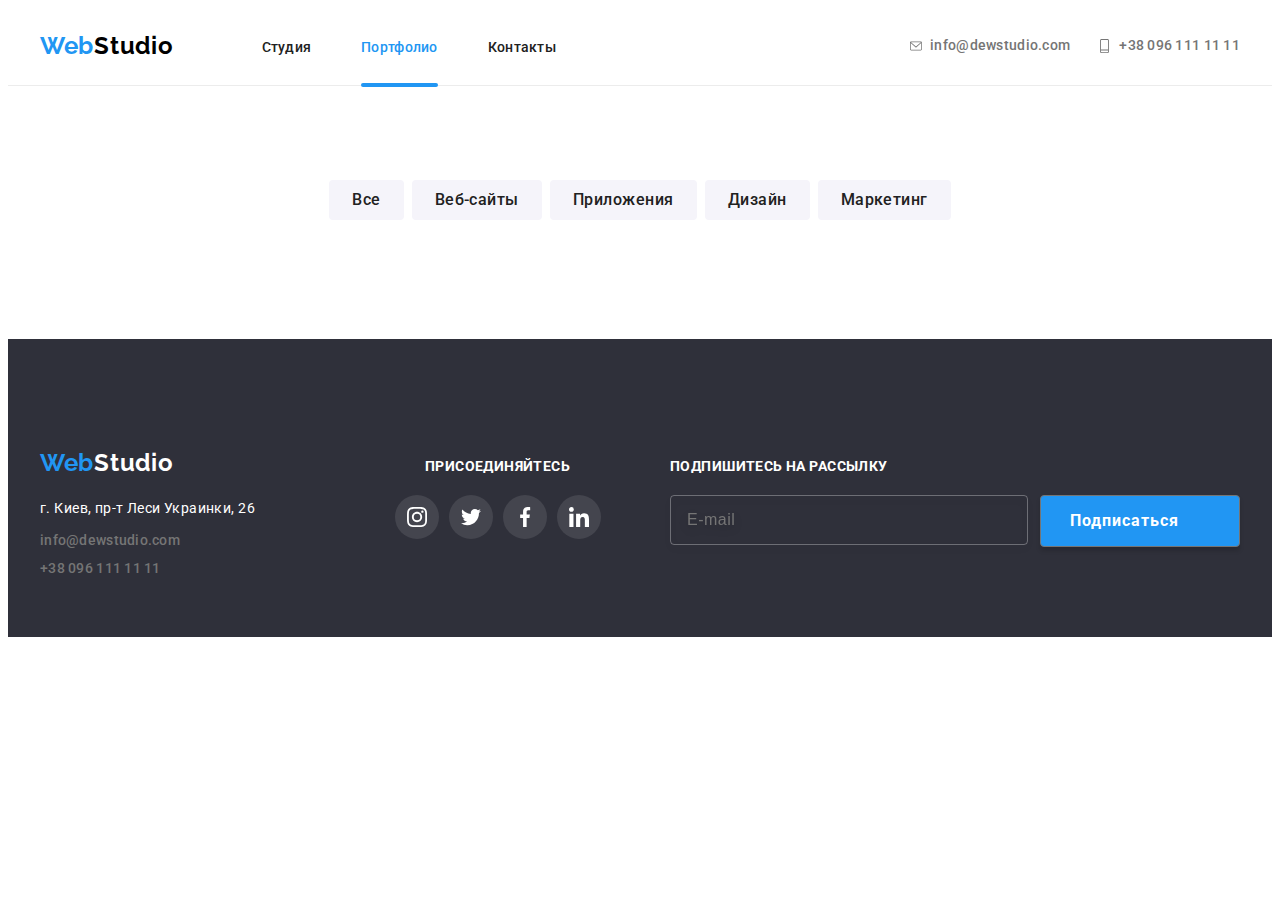
==== commit 175cf9ca: "saved" ====
--- a/portfolio.html
+++ b/portfolio.html
@@ -20,10 +20,10 @@
             <nav class="navigation">
                 <ul class="navigation__list list">
                     <li class="navigation__list-item">
-                        <a class="link navigation-list__link" href="index.html">Студия</a>
+                        <a class="link navigation-list__link" href="./index.html">Студия</a>
                     </li>
                     <li class="navigation__list-item">
-                        <a class="link navigation-list__link active-link" href="">Портфолио</a>
+                        <a class="link navigation-list__link active-link" href="./portfolio.html">Портфолио</a>
                     </li>
                     <li class="navigation__list-item">
                         <a class="link navigation-list__link" href="">Контакты</a>
@@ -44,6 +44,56 @@
                         </svg>+38 096 111 11 11</a>
                 </li>
             </ul>
+            <button type="button" class="burger-btn" data-menu-button>
+                <svg class="burger-icon" width="40" height="40">
+                    <use href="./images/sprite.svg#icon-burger"></use>
+                </svg>
+            </button>
+        </div>
+        <div class="mobile-menu" data-menu>
+            <button type="button" class="mobile-menu__close-btn" data-menu-close>
+                <svg class="mobile-menu__close-icon" width="19" height="19">
+                    <use href="./images/sprite-modal.svg#icon-close"></use>
+                </svg>
+            </button>
+            <nav class="mobile-menu__navigation">
+                <ul class="mobile-menu__list list">
+                    <li class="mobile-menu__item">
+                        <a href="./index.html" class="mobile-menu__link link">Студия</a>
+                    </li>
+                    <li class="mobile-menu__item">
+                        <a href="./portfolio.html" class="mobile-menu__link link mobile-menu__aktive-link">Портфолио</a>
+                    </li>
+                    <li class="mobile-menu__item">
+                        <a href="" class="mobile-menu__link link">Контакты</a>
+                    </li>
+                </ul>
+            </nav>
+            <div class="mobile-menu__communication-link_container">
+                <ul class="list mobile-menu__communication-list">
+                    <li class="mobile-menu_communication-item">
+                        <a class="link mobile-menu__communication-link_phone" href="tel:+380961111111">+38 096 111 11 11</a>
+                    </li>
+                    <li class="mobile-menu__communication-item">
+                        <a class="link mobile-menu__communication-link_mail"
+                            href="mailto:info@dewstudio.com">info@dewstudio.com</a>
+                    </li>
+                </ul>
+                <ul class="mobile-menu__social-list list">
+                    <li class="mobile-menu__social-item">
+                        <a href="" class="mobile-menu__social-link link">Instagram</a>
+                    </li>
+                    <li class="mobile-menu__social-item">
+                        <a href="" class="mobile-menu__social-link link">Twitter</a>
+                    </li>
+                    <li class="mobile-menu__social-item">
+                        <a href="" class="mobile-menu__social-link link">Facebook</a>
+                    </li>
+                    <li class="mobile-menu__social-item">
+                        <a href="" class="mobile-menu__social-link link">LinkedIn</a>
+                    </li>
+                </ul>
+            </div>
         </div>
     </header>
 
@@ -69,8 +119,10 @@
                     <li class="filters-item">
                         <button class="filter-btn" type="button">Маркетинг</button>
                     </li>
-                </ul>
-                
+                </ul> 
+            </div>
+            
+            <!-- <div class="container">
                 <ul class="list projects-list">
                     <li class="projects-item">
                         <a href="" class="link name-project-link">
@@ -217,7 +269,7 @@
                         </a>
                     </li>
                 </ul>
-            </div>
+            </div> -->
         </section>
     </main>
 
@@ -294,6 +346,7 @@
         </div>
     </footer>
 
+    <script src="./js/modal-menu.js"></script>
 
 </body>
 </html>--- a/css/main.min.css
+++ b/css/main.min.css
@@ -1,2 +1,2 @@
-:root{--main-font: "Roboto", sans-serif;--secondary-font: "Raleway", sans-serif;--accent-color: #2196f3;--text-color-site: #757575;--text-color-title: #212121;--dark-color-theme: #000;--white-color-theme: #fff;--backgrund-hero-footer: #2f303a;--font-weight-text-site: 400;--font-weight-text-title: 700;--font-weight-text: 500}.visualy-hidden{position:absolute !important;clip:rect(1px 1px 1px 1px);clip:rect(1px, 1px, 1px, 1px);padding:0 !important;border:0 !important;height:1px !important;width:1px !important;overflow:hidden}body{font-family:var(--main-font);font-weight:var(--font-weight-text-site);color:var(--text-color-site)}h1,h2,h3,h4,h5,h6,p{margin:0}ul,ol{margin:0;padding:0}img{display:block}.link{text-decoration:none}.list{list-style:none}.address{font-style:normal}.container{padding-left:15px;padding-right:15px}.header .container{display:flex;align-items:center;justify-content:space-between}@media screen and (min-width: 480px){.container{width:480px;margin:0 auto}}@media screen and (min-width: 768px){.container{width:768px}}@media screen and (min-width: 1200px){.container{width:1200px}}.logo{font-family:var(--secondary-font);font-weight:700;font-size:24px;line-height:1.17;letter-spacing:0.03em}.logo__accent{color:var(--accent-color)}.logo_white-theme{color:var(--dark-color-theme);margin-right:93px}.logo_dark-theme{display:block;color:var(--white-color-theme);margin-bottom:20px}.backdrop{position:fixed;top:0;right:0;width:100%;height:100%;background-color:rgba(0,0,0,0.5);transition:all 250ms cubic-bezier(0.4, 0, 0.2, 1)}.modal{position:absolute;top:50%;left:50%;transform:translate(-50%, -50%);width:528px;height:580px;background-color:var(--white-color-theme)}.btn-close-modal{position:absolute;height:30px;width:30px;top:8px;right:8px;background-color:transparent;border-radius:50%;border:1px solid rgba(0,0,0,0.1);cursor:pointer;display:flex;justify-content:center;align-items:center}.btn-close-modal:hover,.btn-close-modal:focus{fill:var(--accent-color)}.is-hidden{opacity:0;visibility:hidden;pointer-events:none}.modal-form{display:flex;flex-direction:column}.modal-form__field{font-size:12px;line-height:1.17;letter-spacing:0.01em;color:#757575}.modal-form__input{width:100%;height:40px;border:1px solid rgba(33,33,33,0.2);box-sizing:border-box;border-radius:4px;padding-left:42px;margin-top:4px;margin-bottom:10px;cursor:pointer;transition:border-color 250ms cubic-bezier(0.4, 0, 0.2, 1)}.modal-form__input:focus{outline:none;border-color:var(--accent-color)}.modal-form__icon{position:absolute;top:50%;left:12px;transform:translateY(-50%);width:18px;height:18px;transition:fill 250ms cubic-bezier(0.4, 0, 0.2, 1)}.modal-form-input:focus+.modal-form__icon{fill:var(--accent-color);transition:fill 250ms cubic-bezier(0.4, 0, 0.2, 1)}.modal-form__input-wraper{position:relative}.modal-form__message{width:100%;height:120px;border:1px solid rgba(33,33,33,0.2);box-sizing:border-box;border-radius:4px;padding:12px 16px;margin-bottom:25px;resize:none;font-size:14px;line-height:1.14;letter-spacing:0.01em;transition:border-color 250ms cubic-bezier(0.4, 0, 0.2, 1)}.modal-form__message::placeholder{color:rgba(117,117,117,0.5)}.modal-form__message:focus{outline:none;border-color:var(--accent-color)}.modal-form__check-desc{display:flex;align-items:center;font-size:14px;line-height:1.71;letter-spacing:0.03em;cursor:pointer;margin-bottom:30px;color:#757575}.modal-form__check-desc::before{display:block;content:"";width:16px;height:16px;border:1px solid #000;margin-right:7px;transition:outline 250ms cubic-bezier(0.4, 0, 0.2, 1);transition:background-color 250ms cubic-bezier(0.4, 0, 0.2, 1)}.modal-form__term:checked+.modal-form__check-desc::before{background-image:url("../images/icon-check.svg");background-color:var(--accent-color);background-position:center;background-size:contain;background-origin:border-box;border-color:var(--accent-color)}.modal-form__term:focus+.modal-form__check-desc::before{outline:1px solid var(--accent-color)}.burger-btn{background-color:transparent;border:none;padding:0}.mobile-menu__close-btn{background-color:transparent;border:none;padding:0}.mobile-menu__close-icon{position:absolute;top:10px;right:15px}.modal-btn{min-width:200px;padding:10px 32px;border:1px solid var(--text-color-site);font-family:inherit;font-weight:700;font-size:16px;line-height:1.88;cursor:pointer;display:flex;justify-content:center;align-items:center;letter-spacing:0.06em;color:var(--white-color-theme);background:var(--accent-color);box-shadow:0px 4px 4px rgba(0,0,0,0.15);border-radius:4px;margin:0 auto;transition:color 250ms cubic-bezier(0.4, 0, 0.2, 1),background-color 250ms cubic-bezier(0.4, 0, 0.2, 1)}.modal-btn:hover,.modal-btn:focus{background-color:#2084d6;animation-duration:1000ms;animation-iteration-count:10}.footer-btn{max-width:200px;padding:10px 28px 10px 29px;border:1px solid var(--text-color-site);font-family:inherit;font-weight:700;font-size:16px;line-height:1.88;cursor:pointer;display:flex;justify-content:center;align-items:center;letter-spacing:0.06em;color:var(--white-color-theme);background:var(--accent-color);box-shadow:0px 4px 4px rgba(0,0,0,0.15);border-radius:4px;margin:0 auto;transition:color 250ms cubic-bezier(0.4, 0, 0.2, 1),background-color 250ms cubic-bezier(0.4, 0, 0.2, 1)}.footer-btn:hover,.footer-btn:focus{background-color:#2084d6;animation-duration:1000ms;animation-iteration-count:10}.footer-btn-icon{fill:currentColor;margin-left:10px}.filter-btn{font-family:inherit;font-weight:var(--font-weight-text);font-size:16px;line-height:1.63;text-align:center;letter-spacing:0.03em;cursor:pointer;color:var(--text-color-title);background:#f5f4fa;border-radius:4px;border:1px solid transparent;padding:6px 22px;transition:color 250ms cubic-bezier(0.4, 0, 0.2, 1),background-color 250ms cubic-bezier(0.4, 0, 0.2, 1)}.filter-btn:hover,.filter-btn:focus{background-color:var(--accent-color);color:var(--white-color-theme);box-shadow:0px 3px 1px rgba(0,0,0,0.1),0px 1px 2px rgba(0,0,0,0.08),0px 2px 2px rgba(0,0,0,0.12)}.title{font-family:var(--main-font);font-weight:var(--font-weight-text-title);font-size:36px;line-height:1.17;text-align:center;letter-spacing:0.03em;color:var(--text-color-title);margin-bottom:50px}.hero__title{font-weight:900;font-size:44px;line-height:1.36;text-align:center;letter-spacing:0.06em;text-transform:uppercase;color:var(--white-color-theme);width:696px;margin:0 auto 30px}.social-list,.footer-social-list{display:flex;flex-wrap:wrap;justify-content:center;align-items:center}.social-list__item:not(:last-child){margin-right:10px}.social-list__link{width:44px;height:44px;display:flex;justify-content:center;align-items:center;background-color:#fff;border-radius:50%;transition:background-color 250ms cubic-bezier(0.4, 0, 0.2, 1)}.social-list__link:hover,.social-list__link:focus{background-color:var(--accent-color)}.social-list__icon{width:20px;height:20px;fill:#afb1b8}.social-list__link:hover .social-list__icon,.social-list__link:focus .social-list__icon{fill:var(--white-color-theme);transition:fill 250ms cubic-bezier(0.4, 0, 0.2, 1)}.footer-social-list__link{width:44px;height:44px;display:flex;justify-content:center;align-items:center;flex-wrap:wrap;background-color:rgba(255,255,255,0.1);border-radius:50%;transition:background-color 250ms cubic-bezier(0.4, 0, 0.2, 1)}.footer-social-list__link:hover,.footer-social-list__link:focus{background-color:var(--accent-color)}.footer-social-list__icon{width:20px;height:20px;fill:var(--white-color-theme)}.footer-social-list__link:hover .footer-social-list__icon,.footer-social-list__link:focus .footer-social-list__icon{fill:var(--white-color-theme);transition:fill 250ms cubic-bezier(0.4, 0, 0.2, 1)}.footer-suptitle{display:block;font-weight:bold;font-size:14px;line-height:1.14;letter-spacing:0.03em;text-transform:uppercase;color:var(--white-color-theme);margin-bottom:20px}.modal-container__suptitle{display:block;font-size:20px;line-height:1.15;text-align:center;letter-spacing:0.03em;color:var(--text-color-title);margin-bottom:12px}.advantages-list__suptitle{font-weight:700;font-size:14px;line-height:1.14;letter-spacing:0.03em;text-transform:uppercase;color:var(--text-color-title);margin-bottom:10px;width:270px}.team-list__suptitle{font-weight:var(--font-weight-text);font-size:16px;line-height:1.19;text-align:center;letter-spacing:0.03em;color:var(--text-color-title);margin-bottom:10px}.header{padding-top:16px;padding-bottom:16px}.navigation{display:none}.communication-list{display:none}.mobile-menu{position:fixed;top:0;left:50%;width:100vw;max-width:480px;height:100vh;background:#ffffff;box-shadow:0px 4px 8px rgba(0,0,0,0.04),0px 2px 4px rgba(0,0,0,0.08),0px 1px 3px rgba(0,0,0,0.16);padding:48px 40px;transform:translateY(-100%) translateX(-50%);transition:transform 250ms cubic-bezier(0.4, 0, 0.2, 1)}.is-open{transform:translateY(0) translateX(-50%)}.hero__background{background-color:var(--backgrund-hero-footer);background-image:linear-gradient(rgba(47,48,58,0.4), rgba(47,48,58,0.4)),url("../images/hero/background-desktop.jpg");background-repeat:no-repeat;background-size:cover;padding:200px 0px;text-align:center}@media (min-device-pixel-ratio: 2), (min-resolution: 192dpi), (min-resolution: 2dppx){.hero__background{background-image:linear-gradient(rgba(47,48,58,0.4), rgba(47,48,58,0.4)),url("../images/hero/background-desktop@2x.jpg");background-repeat:no-repeat;background-size:cover;padding:200px 0px;text-align:center}}.advantages{padding:94px 0px}.advantages-list{display:flex;flex-wrap:wrap;margin-left:-30px;margin-top:-30px}.adventages-list__item{flex-basis:calc(100% / 4 - 30px);margin-left:30px;margin-top:30px}.advantages-list__icon{width:70px;height:70px}.advantages-list__description{font-size:14px;line-height:1.71;letter-spacing:0.03em}.service{padding-bottom:94px}.service-list{display:flex;flex-wrap:wrap;margin-left:-30px;margin-top:-30px}.service-list__item{flex-basis:calc(100% / 3 - 30px);margin-left:30px;margin-top:30px;position:relative}.service-list__overlay-variety{font-weight:bold;font-size:14px;line-height:1.14;text-align:center;letter-spacing:0.03em;text-transform:uppercase;color:#ffffff;position:absolute;left:0;bottom:0;width:100%;height:70px;display:flex;justify-content:center;align-items:center;background-color:rgba(47,48,58,0.8)}.team{background-color:#f5f4fa;padding:94px 0px}.team-list{display:flex;flex-wrap:wrap;margin-left:-30px;margin-top:-30px}.team-list__item{flex-basis:calc(100% / 4 - 30px);margin-left:30px;margin-top:30px;box-shadow:0px 4px 4px rgba(0,0,0,0.15)}.team-list__content-wraper{padding-top:30px;padding-bottom:30px;text-align:center;background-color:#fff;border:1px solid #fff;border-top:none;border-radius:0px 0px 4px 4px;box-shadow:0px 1px 3px rgba(0,0,0,0.12),0px 1px 1px rgba(0,0,0,0.14),0px 2px 1px rgba(0,0,0,0.2)}.team-list__position{font-size:16px;line-height:1.19;text-align:center;letter-spacing:0.03em;margin-bottom:16px}.regular-customers{padding:94px 0px}.customers-list{display:flex}.customers-list__item:not(:last-child){margin-right:30px}.customers-list__link{width:170px;height:90px;display:flex;flex-wrap:wrap;justify-content:center;align-items:center;border:1px solid #afb1b8;border-radius:4px;fill:#afb1b8;transition:fill 250ms cubic-bezier(0.4, 0, 0.2, 1),border-color 250ms cubic-bezier(0.4, 0, 0.2, 1)}.customers-list__link:hover,.customers-list__link:focus{fill:var(--accent-color);border-color:var(--accent-color)}.footer{background-color:var(--backgrund-hero-footer);padding:60px 0px}.footer-adress{width:231px}.adress-list__link-map{font-size:14px;line-height:1.71;letter-spacing:0.03em;color:var(--white-color-theme);transition:color 250ms cubic-bezier(0.4, 0, 0.2, 1),background-color 250ms cubic-bezier(0.4, 0, 0.2, 1)}.adress-list__link-map:hover,.adress-list__link-map:focus{color:var(--accent-color)}.adress-list__link{font-weight:500;font-size:14px;line-height:1.14;letter-spacing:0.02em;color:var(--text-color-site);display:flex;align-items:center;transition:color 250ms cubic-bezier(0.4, 0, 0.2, 1),background-color 250ms cubic-bezier(0.4, 0, 0.2, 1)}.adress-list__link:hover,.adress-list__link:focus{color:var(--accent-color)}.adress-list__item:not(:last-child){margin-bottom:9px}.subscription-form__input{margin-right:12px;font-size:16px;line-height:1.25;letter-spacing:0.03em;color:var(--white-color-theme);border:1px solid rgba(255,255,255,0.3);box-sizing:border-box;filter:drop-shadow(0px 4px 4px rgba(0,0,0,0.15));border-radius:4px;padding:15px 16px;width:358px;height:50px;background-color:transparent}.filters-projects-section{padding:94px 0px}.filters-list{display:flex;justify-content:center;margin-bottom:50px}.filters-item:not(:last-child){margin-right:8px}.name-project{font-weight:700;font-size:18px;line-height:2;letter-spacing:0.06em;color:var(--text-color-title);margin-bottom:4px}.type-project{font-weight:normal;font-size:16px;line-height:1.87;letter-spacing:0.03em;color:#757575}.projects-list{display:flex;flex-wrap:wrap;margin-left:-30px;margin-top:-30px}.projects-item{transform:box-shadow 250ms cubic-bezier(0.4, 0, 0.2, 1);transition-property:box-shadow;transition-duration:250ms;transition-timing-function:cubic-bezier(0.4, 0, 0.2, 1);transition-delay:0s}.projects-item{flex-basis:calc(100% / 3 - 30px);margin-left:30px;margin-top:30px;border-top:1px solid #eeeeee}.projects-item:hover,.projects-item:focus{box-shadow:0px 1px 1px rgba(0,0,0,0.12),0px 4px 4px rgba(0,0,0,0.06),1px 4px 6px rgba(0,0,0,0.16)}.projects-list-content-wraper{padding:20px 24px;border:1px solid #eeeeee;border-top:none}.link-portfolio{color:var(--accent-color)}.link-portfolio::after{content:"";display:block;height:4px;width:78px;background-color:var(--accent-color);position:absolute;bottom:0;border-radius:2px}.project-list-content-hover{position:relative;overflow:hidden}.overlay{font-weight:normal;font-size:18px;line-height:1.56;letter-spacing:0.03em;padding:63px 24px;position:absolute;top:0;left:0;width:100%;height:100%;background-color:rgba(33,150,243,0.9);color:var(--white-color-theme);overflow:auto;transform:translateY(100%);transition:transform 250ms cubic-bezier(0.4, 0, 0.2, 1)}.name-project-link:hover .overlay,.name-project-link:focus .overlay{transform:translateY(0%)}
+:root{--main-font: "Roboto", sans-serif;--secondary-font: "Raleway", sans-serif;--accent-color: #2196f3;--text-color-site: #757575;--text-color-title: #212121;--dark-color-theme: #000;--white-color-theme: #fff;--backgrund-hero-footer: #2f303a;--font-weight-text-site: 400;--font-weight-text-title: 700;--font-weight-text: 500}.visualy-hidden{position:absolute !important;clip:rect(1px 1px 1px 1px);clip:rect(1px, 1px, 1px, 1px);padding:0 !important;border:0 !important;height:1px !important;width:1px !important;overflow:hidden}body{font-family:var(--main-font);font-weight:var(--font-weight-text-site);color:var(--text-color-site)}h1,h2,h3,h4,h5,h6,p{margin:0}ul,ol{margin:0;padding:0}img{display:block}.link{text-decoration:none}.list{list-style:none}.address{font-style:normal}.container{padding-left:15px;padding-right:15px}.header .container{display:flex;align-items:center;justify-content:space-between}@media screen and (min-width: 480px){.container{width:480px;margin:0 auto}}@media screen and (min-width: 768px){.container{width:768px}}@media screen and (min-width: 1200px){.container{width:1200px}}.logo{font-size:24px;font-weight:700;line-height:1.17;letter-spacing:.03em;font-family:var(--secondary-font)}.logo__accent{color:var(--accent-color)}.logo_white-theme{color:var(--dark-color-theme)}.logo_dark-theme{display:block;color:var(--white-color-theme);margin-bottom:20px}.backdrop{position:fixed;top:0;right:0;width:100%;height:100%;background-color:rgba(0,0,0,0.5);transition:all 250ms cubic-bezier(0.4, 0, 0.2, 1)}.modal{position:absolute;top:50%;left:50%;transform:translate(-50%, -50%);width:528px;height:580px;background-color:var(--white-color-theme)}.btn-close-modal{position:absolute;height:30px;width:30px;top:8px;right:8px;background-color:transparent;border-radius:50%;border:1px solid rgba(0,0,0,0.1);cursor:pointer;display:flex;justify-content:center;align-items:center}.btn-close-modal:hover,.btn-close-modal:focus{fill:var(--accent-color)}.is-hidden{opacity:0;visibility:hidden;pointer-events:none}.modal-form{display:flex;flex-direction:column}.modal-form__field{font-size:12px;line-height:1.17;letter-spacing:0.01em;color:#757575}.modal-form__input{width:100%;height:40px;border:1px solid rgba(33,33,33,0.2);box-sizing:border-box;border-radius:4px;padding-left:42px;margin-top:4px;margin-bottom:10px;cursor:pointer;transition:border-color 250ms cubic-bezier(0.4, 0, 0.2, 1)}.modal-form__input:focus{outline:none;border-color:var(--accent-color)}.modal-form__icon{position:absolute;top:50%;left:12px;transform:translateY(-50%);width:18px;height:18px;transition:fill 250ms cubic-bezier(0.4, 0, 0.2, 1)}.modal-form-input:focus+.modal-form__icon{fill:var(--accent-color);transition:fill 250ms cubic-bezier(0.4, 0, 0.2, 1)}.modal-form__input-wraper{position:relative}.modal-form__message{width:100%;height:120px;border:1px solid rgba(33,33,33,0.2);box-sizing:border-box;border-radius:4px;padding:12px 16px;margin-bottom:25px;resize:none;font-size:14px;line-height:1.14;letter-spacing:0.01em;transition:border-color 250ms cubic-bezier(0.4, 0, 0.2, 1)}.modal-form__message::placeholder{color:rgba(117,117,117,0.5)}.modal-form__message:focus{outline:none;border-color:var(--accent-color)}.modal-form__check-desc{display:flex;align-items:center;font-size:14px;line-height:1.71;letter-spacing:0.03em;cursor:pointer;margin-bottom:30px;color:#757575}.modal-form__check-desc::before{display:block;content:"";width:16px;height:16px;border:1px solid #000;margin-right:7px;transition:outline 250ms cubic-bezier(0.4, 0, 0.2, 1);transition:background-color 250ms cubic-bezier(0.4, 0, 0.2, 1)}.modal-form__term:checked+.modal-form__check-desc::before{background-image:url("../images/icon-check.svg");background-color:var(--accent-color);background-position:center;background-size:contain;background-origin:border-box;border-color:var(--accent-color)}.modal-form__term:focus+.modal-form__check-desc::before{outline:1px solid var(--accent-color)}.burger-btn{background-color:transparent;border:none;padding:0}.mobile-menu__close-btn{background-color:transparent;border:none;padding:0}.mobile-menu__close-icon{position:absolute;top:10px;right:15px}.modal-btn{min-width:200px;padding:10px 32px;border:1px solid var(--text-color-site);font-family:inherit;font-weight:700;font-size:16px;line-height:1.88;cursor:pointer;display:flex;justify-content:center;align-items:center;letter-spacing:0.06em;color:var(--white-color-theme);background:var(--accent-color);box-shadow:0px 4px 4px rgba(0,0,0,0.15);border-radius:4px;margin:0 auto;transition:color 250ms cubic-bezier(0.4, 0, 0.2, 1),background-color 250ms cubic-bezier(0.4, 0, 0.2, 1)}.modal-btn:hover,.modal-btn:focus{background-color:#2084d6;animation-duration:1000ms;animation-iteration-count:10}.footer-btn{max-width:200px;padding:10px 28px 10px 29px;border:1px solid var(--text-color-site);font-family:inherit;font-weight:700;font-size:16px;line-height:1.88;cursor:pointer;display:flex;justify-content:center;align-items:center;letter-spacing:0.06em;color:var(--white-color-theme);background:var(--accent-color);box-shadow:0px 4px 4px rgba(0,0,0,0.15);border-radius:4px;margin:0 auto;margin-top:20px;transition:color 250ms cubic-bezier(0.4, 0, 0.2, 1),background-color 250ms cubic-bezier(0.4, 0, 0.2, 1)}.footer-btn:hover,.footer-btn:focus{background-color:#2084d6;animation-duration:1000ms;animation-iteration-count:10}@media screen and (min-width: 1200px){.footer-btn{margin:0}}.footer-btn-icon{fill:currentColor;margin-left:10px}.filter-btn{font-family:inherit;font-weight:var(--font-weight-text);font-size:16px;line-height:1.63;text-align:center;letter-spacing:0.03em;cursor:pointer;color:var(--text-color-title);background:#f5f4fa;border-radius:4px;border:1px solid transparent;padding:6px 22px;transition:color 250ms cubic-bezier(0.4, 0, 0.2, 1),background-color 250ms cubic-bezier(0.4, 0, 0.2, 1)}.filter-btn:hover,.filter-btn:focus{background-color:var(--accent-color);color:var(--white-color-theme);box-shadow:0px 3px 1px rgba(0,0,0,0.1),0px 1px 2px rgba(0,0,0,0.08),0px 2px 2px rgba(0,0,0,0.12)}.title{font-family:var(--main-font);font-weight:var(--font-weight-text-title);font-size:36px;line-height:1.17;text-align:center;letter-spacing:0.03em;color:var(--text-color-title);margin-bottom:50px}@media screen and (max-width: 767px){.hero__title{font-size:26px;font-weight:900;line-height:1.62;letter-spacing:.06em;margin-left:auto;margin-right:auto;max-width:360px;text-align:center;text-transform:uppercase;color:var(--white-color-theme);margin-bottom:30px}}@media screen and (min-width: 768px){.hero__title{font-size:26px;font-weight:900;line-height:1.62;letter-spacing:.06em;margin-left:auto;margin-right:auto;max-width:360px;text-align:center;text-transform:uppercase;color:var(--white-color-theme);margin-bottom:30px}}@media screen and (min-width: 1200px){.hero__title{font-size:44px;font-weight:900;line-height:1.36;letter-spacing:.06em;margin-left:auto;margin-right:auto;max-width:696px;text-align:center;text-transform:uppercase;color:var(--white-color-theme);margin-bottom:30px}}.social-list,.footer-social-list{display:flex;flex-wrap:wrap;justify-content:center;align-items:center}.social-list__item:not(:last-child){margin-right:10px}.social-list__link{width:44px;height:44px;display:flex;justify-content:center;align-items:center;background-color:#fff;border-radius:50%;transition:background-color 250ms cubic-bezier(0.4, 0, 0.2, 1)}.social-list__link:hover,.social-list__link:focus{background-color:var(--accent-color)}.social-list__icon{width:20px;height:20px;fill:#afb1b8}.social-list__link:hover .social-list__icon,.social-list__link:focus .social-list__icon{fill:var(--white-color-theme);transition:fill 250ms cubic-bezier(0.4, 0, 0.2, 1)}.footer-social-list__link{width:44px;height:44px;display:flex;justify-content:center;align-items:center;flex-wrap:wrap;background-color:rgba(255,255,255,0.1);border-radius:50%;transition:background-color 250ms cubic-bezier(0.4, 0, 0.2, 1)}.footer-social-list__link:hover,.footer-social-list__link:focus{background-color:var(--accent-color)}.footer-social-list__icon{width:20px;height:20px;fill:var(--white-color-theme)}.footer-social-list__link:hover .footer-social-list__icon,.footer-social-list__link:focus .footer-social-list__icon{fill:var(--white-color-theme);transition:fill 250ms cubic-bezier(0.4, 0, 0.2, 1)}.footer-suptitle{display:block;font-weight:bold;font-size:14px;line-height:1.14;letter-spacing:0.03em;text-transform:uppercase;color:var(--white-color-theme);margin-bottom:20px}.modal-container__suptitle{display:flex;font-size:20px;line-height:1.15;text-align:center;justify-content:center;letter-spacing:0.03em;color:var(--text-color-title);margin-bottom:12px}.advantages-list__suptitle{display:flex;align-items:center;justify-content:center;font-weight:700;font-size:14px;line-height:1.14;letter-spacing:0.03em;text-transform:uppercase;color:var(--text-color-title);margin-bottom:10px;width:270px}@media screen and (min-width: 768px){.advantages-list__suptitle{display:block}}.team-list__suptitle{font-weight:var(--font-weight-text);font-size:16px;line-height:1.19;text-align:center;letter-spacing:0.03em;color:var(--text-color-title);margin-bottom:10px}@media screen and (min-width: 1200px){.advantages-list__suptitle{margin-bottom:10px}}.header{padding-top:16px;padding-bottom:16px;border-bottom:1px solid #ececec}@media screen and (max-width: 767px){.mobile-menu{display:flex;flex-direction:column;justify-content:space-between;position:fixed;overflow-y:scroll;top:0;left:50%;width:100vw;max-width:480px;height:100vh;background:#ffffff;box-shadow:0px 4px 8px rgba(0,0,0,0.04),0px 2px 4px rgba(0,0,0,0.08),0px 1px 3px rgba(0,0,0,0.16);padding:48px 40px;transform:translateY(-100%) translateX(-50%);transition:transform 250ms cubic-bezier(0.4, 0, 0.2, 1)}.mobile-menu__item:not(:last-child){margin-bottom:32px}.mobile-menu__list{margin-bottom:306px}.mobile-menu__link{font-size:40px;font-weight:500;line-height:1.18;letter-spacing:.02em;color:#212121;transition:transform 250ms cubic-bezier(0.4, 0, 0.2, 1)}:hover,:focus{color:var(--accent-color)}.mobile-menu__aktive-link{color:var(--accent-color)}.mobile-menu__communication-link_phone{font-size:34px;font-weight:500;line-height:1.18;letter-spacing:.02em;color:var(--accent-color)}.mobile-menu__communication-link_mail{display:block;margin-top:32px;font-size:24px;font-weight:500;line-height:1.17;letter-spacing:.02em;color:var(--text-color-site)}.mobile-menu__social-list{display:flex;margin-top:64px;margin-bottom:48px;flex-wrap:wrap}.mobile-menu__social-item{margin-right:10px}.mobile-menu__social-item::after{content:"";height:0px;width:22px;border:1px solid rgba(33,33,33,0.2);transform:rotate(90deg);margin-left:10px}.mobile-menu__social-link{font-size:18px;font-weight:500;line-height:1.22;letter-spacing:.02em;color:var(--accent-color);flex-wrap:wrap;align-items:center;justify-content:space-between}.is-open{transform:translateY(0) translateX(-50%)}.navigation{display:none}.communication-list{display:none}}@media screen and (min-width: 768px){.burger-btn{display:none}.mobile-menu{display:none}.header{padding:21px 0px;display:flex;align-items:center;justify-content:space-between;border-bottom:1px solid #ececec}.navigation__list{display:flex}.navigation__list-item:not(:last-child){margin-right:50px}.communication-list__link{font-weight:500;font-size:12px;line-height:1.17;letter-spacing:0.02em;color:var(--text-color-site);transition:color 250ms cubic-bezier(0.4, 0, 0.2, 1),background-color 250ms cubic-bezier(0.4, 0, 0.2, 1)}.communication-list__link:hover,.communication-list__link:focus{color:var(--accent-color)}.communication-list__icon-envelope{width:12px;height:10px;margin-right:8px;fill:currentColor}.communication-list__icon-phone{width:9px;height:14px;margin-right:10px;fill:currentColor}}@media screen and (min-width: 1199px){.header{position:relative;padding-top:24px;padding-bottom:25px;border-bottom:1px solid #ececec}.navigation__list{display:flex;align-items:center;justify-content:space-between;margin-left:88px}.communication-list{display:flex;align-items:center;margin-left:auto}.communication-list__link{font-weight:500;font-size:14px;line-height:1.14;letter-spacing:0.02em;color:var(--text-color-site);display:flex;align-items:center;justify-content:space-between;transition:color 250ms cubic-bezier(0.4, 0, 0.2, 1),background-color 250ms cubic-bezier(0.4, 0, 0.2, 1)}:hover,:focus{color:var(--accent-color)}.communication-list__item:not(:last-child){margin-right:30px}}.navigation-list__link{position:relative;padding:32px 0px 32px;font-size:14px;font-weight:500;line-height:1.14;letter-spacing:.02em;font-family:var(--main-font);color:#212121;transition:color 250ms cubic-bezier(0.4, 0, 0.2, 1)}.navigation-list__link:hover,.navigation-list__link:focus{color:var(--accent-color)}.active-link{color:var(--accent-color)}.active-link::after{content:"";display:block;position:absolute;height:4px;width:100%;background-color:var(--accent-color);bottom:0;border-radius:2px}.hero{padding:118px 0px}@media screen and (max-width: 768px){.hero__background{background-color:var(--backgrund-hero-footer);background-image:linear-gradient(rgba(47,48,58,0.4), rgba(47,48,58,0.4)),url("../images/hero/background-mobile.jpg");background-repeat:no-repeat;background-size:cover;text-align:center}}@media screen and (min-width: 768px){.hero__background{background-color:var(--backgrund-hero-footer);background-image:linear-gradient(rgba(47,48,58,0.4), rgba(47,48,58,0.4)),url("../images/hero/background-tablet .jpg");background-repeat:no-repeat;background-size:cover;padding:200px 0px}}@media screen and (min-width: 1200px){.hero__background{background-color:var(--backgrund-hero-footer);background-image:linear-gradient(rgba(47,48,58,0.4), rgba(47,48,58,0.4)),url("../images/hero/background-desktop.jpg");background-repeat:no-repeat;background-size:cover;padding:200px 0px}}.advantages{padding:94px 0px}@media screen and (min-width: 768px){.advantages-list{margin-left:-30px;margin-top:-30px;display:flex;flex-wrap:wrap}}@media screen and (min-width: 1200px){.advantages-list{flex-wrap:nowrap}}.adventages-list__item{margin-bottom:30px}@media screen and (min-width: 768px){.adventages-list__item{flex-basis:calc(100% / 2 - 30px);margin-left:30px;margin-top:30px}}@media screen and (min-width: 1200px){.adventages-list__item{flex-basis:calc(100% / 4 - 30px)}}.advantages-list__icon-container{display:flex;align-items:center;justify-content:center;margin-bottom:30px;background-color:#f5f4fa;max-width:450px;height:120px}.advantages-list__icon{width:70px;height:70px}.advantages-list__description{font-size:14px;line-height:1.71;letter-spacing:0.03em}@media screen and (max-width: 1199px){.service{display:none}}@media screen and (min-width: 1200px){.service{padding-bottom:94px}.service-list{display:flex;flex-wrap:wrap;margin-left:-30px;margin-top:-30px}.service-list__item{flex-basis:calc(100% / 3 - 30px);margin-left:30px;margin-top:30px;position:relative}.service-list__overlay-variety{font-weight:bold;font-size:14px;line-height:1.14;text-align:center;letter-spacing:0.03em;text-transform:uppercase;color:#ffffff;position:absolute;left:0;bottom:0;width:100%;height:70px;display:flex;justify-content:center;align-items:center;background-color:rgba(47,48,58,0.8)}}.team{background-color:#f5f4fa;padding:94px 0px}@media screen and (min-width: 768px){.team-list{margin-left:-30px;margin-top:-30px;display:flex;flex-wrap:wrap}}@media screen and (min-width: 1200px){.team-list{flex-wrap:nowrap}}.team-list__item{box-shadow:0px 4px 4px rgba(0,0,0,0.15);margin-bottom:30px}@media screen and (min-width: 768px){.team-list__item{flex-basis:calc(100% / 2 - 30px);margin-left:30px;margin-top:30px}}@media screen and (min-width: 1200px){.team-list__item{flex-basis:calc(100% / 4 - 30px)}}.team-list__content-wraper{padding-top:30px;padding-bottom:30px;text-align:center;background-color:#fff;border:1px solid #fff;border-top:none;border-radius:0px 0px 4px 4px;box-shadow:0px 1px 3px rgba(0,0,0,0.12),0px 1px 1px rgba(0,0,0,0.14),0px 2px 1px rgba(0,0,0,0.2)}.team-list__position{font-size:16px;line-height:1.19;text-align:center;letter-spacing:0.03em;margin-bottom:16px}.regular-customers{padding:94px 0px}.customers-list{display:flex;flex-wrap:wrap;justify-content:center}@media screen and (max-width: 479px){.customers-list{flex-direction:column}}@media screen and (min-width: 480px){.customers-list{margin-left:-30px;margin-top:-30px;display:flex}}@media screen and (min-width: 1200px){.customers-list{flex-wrap:nowrap;margin-left:0}}.customers-list__item{height:90px}@media screen and (max-width: 480px){.customers-list__item{margin-bottom:30px}}@media screen and (min-width: 480px){.customers-list__item{flex-basis:calc(100% / 2 - 30px);margin-left:30px;margin-top:30px;max-width:210px}}@media screen and (min-width: 768px){.customers-list__item{flex-basis:calc(100% / 3 - 30px);max-width:226px}}@media screen and (min-width: 1200px){.customers-list__item{max-width:170px;margin-left:0}.customers-list__item:not(:last-child){margin-right:30px}}.customers-list__link{width:100%;height:100%;display:flex;justify-content:center;align-items:center;border:1px solid #afb1b8;border-radius:4px;fill:#afb1b8;transition:fill 250ms cubic-bezier(0.4, 0, 0.2, 1),border-color 250ms cubic-bezier(0.4, 0, 0.2, 1)}@media screen and (min-width: 480px){.customers-list__link{max-width:210px}}@media screen and (min-width: 768px){.customers-list__link{max-width:226px}}@media screen and (min-width: 1200px){.customers-list__link{max-width:170px}}.customers-list__link:hover,.customers-list__link:focus{fill:var(--accent-color);border-color:var(--accent-color)}.footer{background-color:var(--backgrund-hero-footer);padding:60px 0px}.footer-address-container{text-align:center}.adress-list__link-map{font-size:14px;line-height:1.71;letter-spacing:0.03em;color:var(--white-color-theme);transition:color 250ms cubic-bezier(0.4, 0, 0.2, 1),background-color 250ms cubic-bezier(0.4, 0, 0.2, 1)}.adress-list__link-map:hover,.adress-list__link-map:focus{color:var(--accent-color)}.adress-list__link{font-weight:500;font-size:14px;line-height:1.14;letter-spacing:0.02em;color:var(--text-color-site);transition:color 250ms cubic-bezier(0.4, 0, 0.2, 1),background-color 250ms cubic-bezier(0.4, 0, 0.2, 1)}.adress-list__link:hover,.adress-list__link:focus{color:var(--accent-color)}.adress-list__item:not(:last-child){margin-bottom:8px}.footer-social-links-container{text-align:center;margin-top:60px}.footer-subscription{text-align:center;margin-top:60px}.subscription-form__input{font-size:16px;line-height:1.25;letter-spacing:0.03em;color:var(--white-color-theme);border:1px solid rgba(255,255,255,0.3);box-sizing:border-box;filter:drop-shadow(0px 4px 4px rgba(0,0,0,0.15));border-radius:4px;padding:15px 16px;width:100%;height:50px;background-color:transparent}@media screen and (min-width: 768px){.container-footer__wraper{display:flex;flex-wrap:wrap;justify-content:space-around;align-items:baseline}.footer-social-links-container{margin-top:0}.subscription-form__input{width:450px}}@media screen and (min-width: 1200px){.footer-subscription{text-align:left}.footer-subscription-container{display:flex}.container__footer{display:flex;align-items:baseline;justify-content:space-between}.footer-address-container{text-align:left}.adress-list__item:not(:last-child){margin-bottom:9px}.footer-social-links-container{margin-left:70px}.subscription-form__input{margin-right:12px;width:358px}}.filters-projects-section{padding:94px 0px}.filters-list{display:flex;justify-content:center;margin-bottom:50px}.filters-item:not(:last-child){margin-right:8px}.name-project{font-weight:700;font-size:18px;line-height:2;letter-spacing:0.06em;color:var(--text-color-title);margin-bottom:4px}.type-project{font-weight:normal;font-size:16px;line-height:1.87;letter-spacing:0.03em;color:#757575}.filters-list{display:flex;flex-wrap:wrap;margin-bottom:25px}@media screen and (min-width: 768px){.projects-list{margin-left:-30px;margin-top:-30px;display:flex;flex-wrap:wrap}}@media screen and (min-width: 1200px){.projects-list{flex-wrap:nowrap}}.projects-item{transform:box-shadow 250ms cubic-bezier(0.4, 0, 0.2, 1);transition-property:box-shadow;transition-duration:250ms;transition-timing-function:cubic-bezier(0.4, 0, 0.2, 1);transition-delay:0s}.projects-item{flex-basis:calc(100% / 3 - 30px);margin-left:30px;margin-top:30px;border-top:1px solid #eeeeee}.projects-item:hover,.projects-item:focus{box-shadow:0px 1px 1px rgba(0,0,0,0.12),0px 4px 4px rgba(0,0,0,0.06),1px 4px 6px rgba(0,0,0,0.16)}.projects-list-content-wraper{padding:20px 24px;border:1px solid #eeeeee;border-top:none}.link-portfolio{color:var(--accent-color)}.link-portfolio::after{content:"";display:block;height:4px;width:78px;background-color:var(--accent-color);position:absolute;bottom:0;border-radius:2px}.project-list-content-hover{position:relative;overflow:hidden}.overlay{font-weight:normal;font-size:18px;line-height:1.56;letter-spacing:0.03em;padding:63px 24px;position:absolute;top:0;left:0;width:100%;height:100%;background-color:rgba(33,150,243,0.9);color:var(--white-color-theme);overflow:auto;transform:translateY(100%);transition:transform 250ms cubic-bezier(0.4, 0, 0.2, 1)}.name-project-link:hover .overlay,.name-project-link:focus .overlay{transform:translateY(0%)}
 /*# sourceMappingURL=main.min.css.map */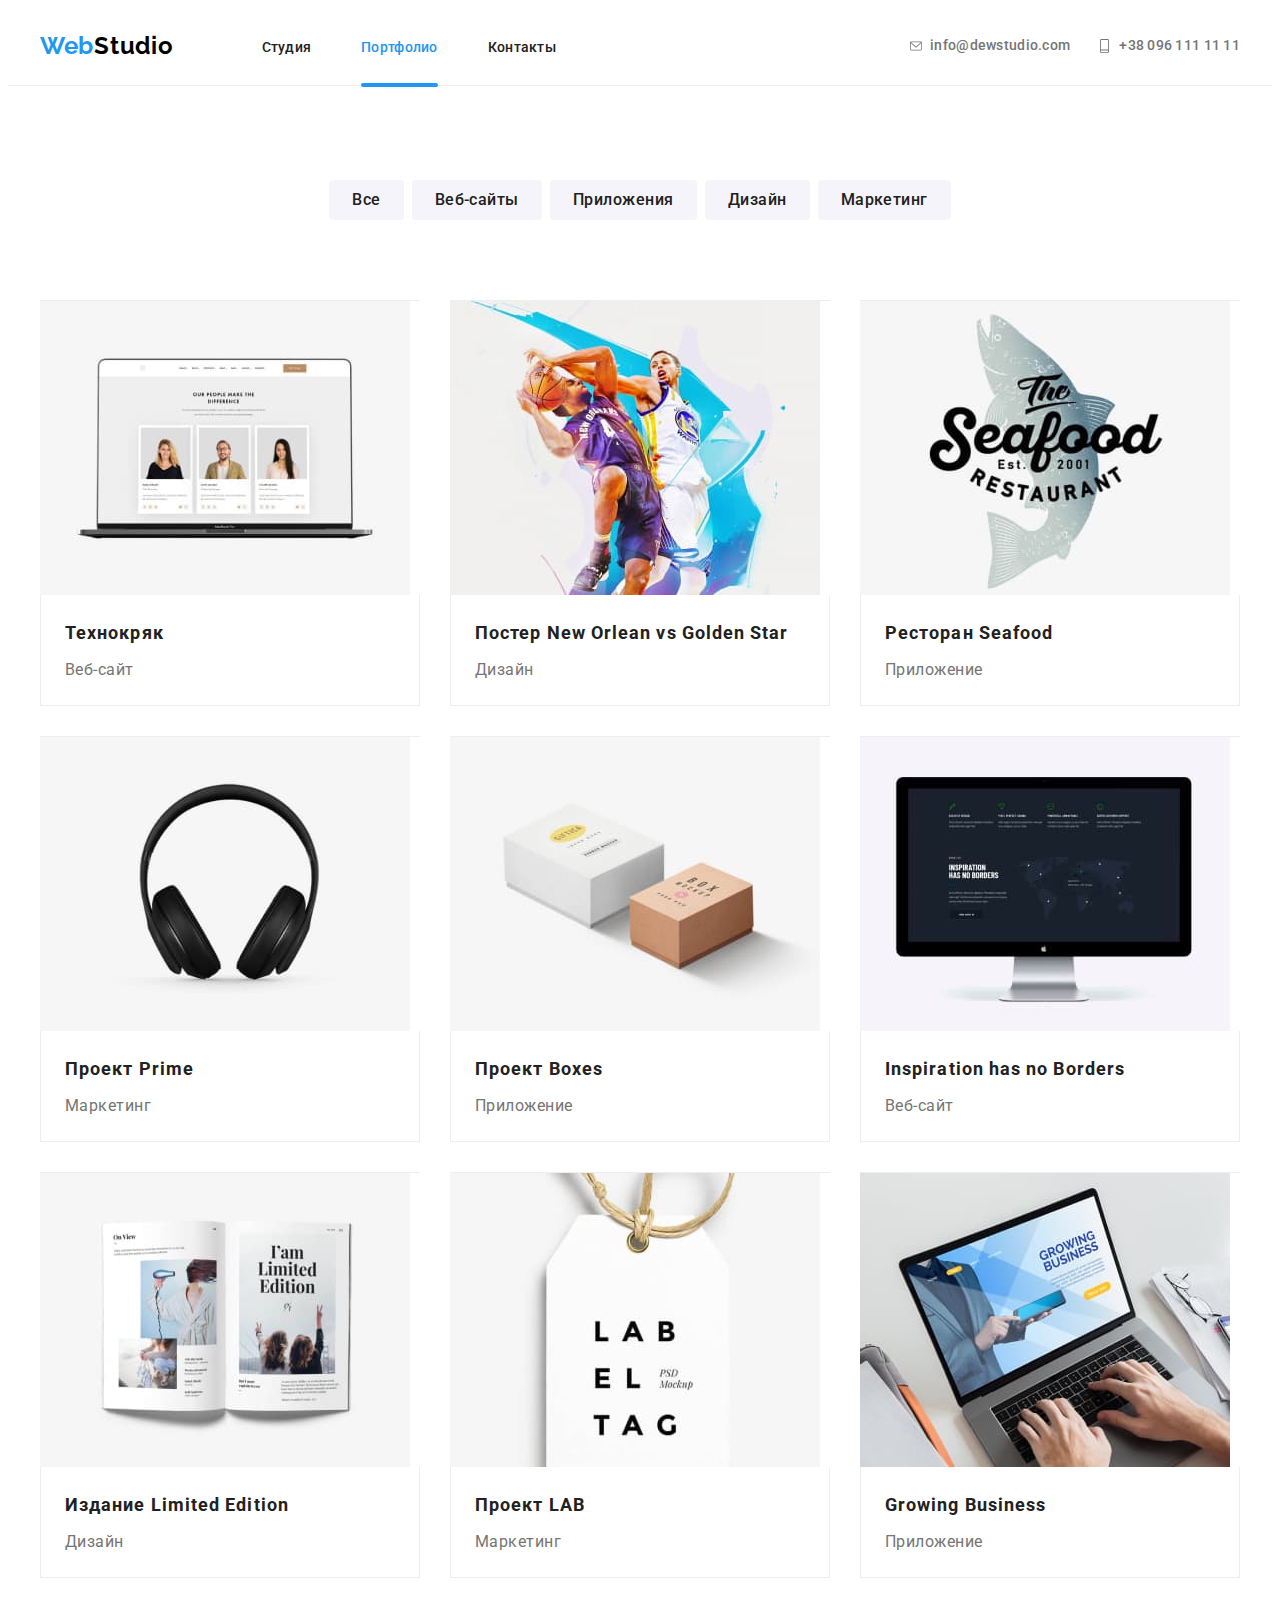
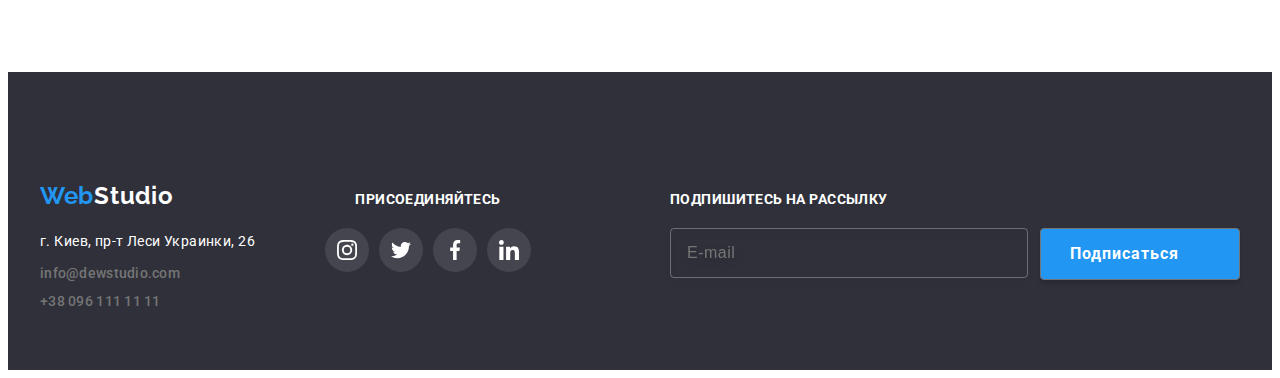
==== commit 31ec869d: "saved" ====
--- a/portfolio.html
+++ b/portfolio.html
@@ -102,7 +102,7 @@
         <!-- SECTION OF FILTERS AND PROJECTS -->
         <section class="filters-projects-section">
             <h1 class="visualy-hidden">Фильтры и Проекты</h1>
-            <div class="container">
+            <div class="container conteiner__filters">
                 <ul class="list filters-list">
                     <li class="filters-item">
                         <button class="filter-btn" type="button">Все</button>
@@ -122,13 +122,20 @@
                 </ul> 
             </div>
             
-            <!-- <div class="container">
+            <div class="container"> 
                 <ul class="list projects-list">
                     <li class="projects-item">
                         <a href="" class="link name-project-link">
                             <div class="project-list-content-hover">
-                                <img class="project-list-img" src="./images/portfolio_projects/desktop/technokryak.jpg" alt="Ноутбук с сайтом Технокряк"
-                                    width="370" height="294">
+                                <picture>
+                                    <source srcset="./images/portfolio_projects/desktop/technokryak.jpg 1x, ./images/portfolio_projects/desktop/technokryak@2x.jpg 2x"
+                                        media="(min-width:1200px)">
+                                    <source srcset="./images/portfolio_projects/tablet/technokryak.jpg 1x, ./images/portfolio_projects/tablet/technokryak@2x.jpg 2x"
+                                        media="(min-width:768px)">
+                                    <source srcset="./images/portfolio_projects/mobile/technokryak.jpg 1x, ./images/portfolio_projects/mobile/technokryak@2x.jpg 2x"
+                                        media="(min-width:320px)">
+                                    <img class="project-list-img" src="./images/portfolio_projects/mobile/technokryak.jpg" alt="Ноутбук с сайтом Технокряк">
+                                </picture>
                                 <p class="overlay">
                                     Технокряк это современная площадка распространения коронавируса. Компании используют эту платформу для цифрового
                                     шпионажа и атак на защищённые сервера конкурентов.
@@ -143,8 +150,22 @@
                     <li class="projects-item">
                         <a class="link name-project-link" href="">
                             <div class="project-list-content-hover">
-                                <img class="project-list-img" src="./images/portfolio_projects/desktop/poster-new-orlean-vs-golden-star.jpg"
-                                    alt="Лого с двумя баскетболистами" width="370" height="294">
+                                <picture>
+                                    <source
+                                        srcset="./images/portfolio_projects/desktop/poster-new-orlean-vs-golden-star.jpg 1x,
+                                                ./images/portfolio_projects/desktop/poster-new-orlean-vs-golden-star@2x.jpg 2x"
+                                        media="(min-width:1200px)">
+                                    <source
+                                        srcset="./images/portfolio_projects/tablet/poster-new-orlean-vs-golden-star.jpg 1x,
+                                                ./images/portfolio_projects/tablet/poster-new-orlean-vs-golden-star@2x.jpg 2x"
+                                        media="(min-width:768px)">
+                                    <source
+                                        srcset="./images/portfolio_projects/mobile/poster-new-orlean-vs-golden-star.jpg 1x,
+                                                ./images/portfolio_projects/mobile/poster-new-orlean-vs-golden-star@2x.jpg 2x"
+                                        media="(min-width:320px)">
+                                    <img class="project-list-img" src="./images/portfolio_projects/mobile/poster-new-orlean-vs-golden-star.jpg"
+                                        alt="Ноутбук с сайтом Технокряк">
+                                </picture>
                                 <p class="overlay">
                                     Технокряк это современная площадка распространения коронавируса. Компании используют эту платформу для цифрового
                                     шпионажа и атак на защищённые сервера конкурентов.
@@ -159,8 +180,22 @@
                     <li class="projects-item">
                         <a class="link name-project-link" href="">
                             <div class="project-list-content-hover">
-                                <img class="project-list-img" src="./images/portfolio_projects/desktop/restaurant-seafood.jpg" alt="Лого с рыбой" width="370"
-                                    height="294">
+                                <picture>
+                                    <source
+                                        srcset="./images/portfolio_projects/desktop/restaurant-seafood.jpg 1x,
+                                                ./images/portfolio_projects/desktop/restaurant-seafood@2x.jpg 2x"
+                                        media="(min-width:1200px)">
+                                    <source
+                                        srcset="./images/portfolio_projects/tablet/restaurant-seafood.jpg 1x,
+                                                ./images/portfolio_projects/desktop/restaurant-seafood@2x.jpg 2x"
+                                        media="(min-width:768px)">
+                                    <source
+                                        srcset="./images/portfolio_projects/mobile/restaurant-seafood.jpg 1x,
+                                                ./images/portfolio_projects/mobile/restaurant-seafood@2x.jpg 2x"
+                                        media="(min-width:320px)">
+                                    <img class="project-list-img" src="./images/portfolio_projects/mobile/restaurant-seafood.jpg"
+                                        alt="Ноутбук с сайтом Технокряк">
+                                </picture>
                                 <p class="overlay">
                                     Технокряк это современная площадка распространения коронавируса. Компании используют эту платформу для цифрового
                                     шпионажа и атак на защищённые сервера конкурентов.
@@ -175,8 +210,19 @@
                     <li class="projects-item">
                         <a class="link name-project-link" href="">
                             <div class="project-list-content-hover">
-                                <img class="project-list-img" src="./images/portfolio_projects/desktop/project-prime.jpg" alt="Наушники" width="370"
-                                    height="294">
+                                <picture>
+                                    <source srcset="./images/portfolio_projects/desktop/project-prime.jpg 1x,
+                                                    ./images/portfolio_projects/desktop/project-prime@2x.jpg 2x"
+                                        media="(min-width:1200px)">
+                                    <source srcset="./images/portfolio_projects/tablet/project-prime.jpg 1x,
+                                                    ./images/portfolio_projects/tablet/project-prime@2x.jpg 2x"
+                                        media="(min-width:768px)">
+                                    <source srcset="./images/portfolio_projects/mobile/project-prime.jpg 1x,
+                                                    ./images/portfolio_projects/mobile/project-prime@2x.jpg 2x"
+                                        media="(min-width:320px)">
+                                    <img class="project-list-img" src="./images/portfolio_projects/mobile/project-prime.jpg"
+                                        alt="Ноутбук с сайтом Технокряк">
+                                </picture>
                                 <p class="overlay">
                                     Технокряк это современная площадка распространения коронавируса. Компании используют эту платформу для цифрового
                                     шпионажа и атак на защищённые сервера конкурентов.
@@ -191,8 +237,22 @@
                     <li class="projects-item">
                         <a class="link name-project-link" href="">
                             <div class="project-list-content-hover">
-                                <img class="project-list-img" src="./images/portfolio_projects/desktop/project-boxes.jpg" alt="Две коробки" width="370"
-                                    height="294">
+                                <picture>
+                                    <source
+                                        srcset="./images/portfolio_projects/desktop/project-boxes.jpg 1x,
+                                                ./images/portfolio_projects/desktop/project-boxes@2x.jpg 2x"
+                                        media="(min-width:1200px)">
+                                    <source
+                                        srcset="./images/portfolio_projects/tablet/project-boxes.jpg 1x,
+                                                ./images/portfolio_projects/tablet/project-boxes@2x.jpg 2x"
+                                        media="(min-width:768px)">
+                                    <source
+                                        srcset="./images/portfolio_projects/mobile/project-boxes.jpg 1x,
+                                                ./images/portfolio_projects/mobile/project-boxes@2x.jpg 2x"
+                                        media="(min-width:320px)">
+                                    <img class="project-list-img" src="./images/portfolio_projects/mobile/project-boxes.jpg"
+                                        alt="Ноутбук с сайтом Технокряк">
+                                </picture>
                                 <p class="overlay">
                                     Технокряк это современная площадка распространения коронавируса. Компании используют эту платформу для цифрового
                                     шпионажа и атак на защищённые сервера конкурентов.
@@ -207,8 +267,19 @@
                     <li class="projects-item">
                         <a class="link name-project-link" href="">
                             <div class="project-list-content-hover">
-                                <img class="project-list-img" src="./images/portfolio_projects/desktop/inspiration-has-no-borders.jpg"
-                                    alt="Компьютер с веб-сайтом" width="370" height="294">
+                                <picture>
+                                    <source srcset="./images/portfolio_projects/desktop/inspiration-has-no-borders.jpg 1x,
+                                                    ./images/portfolio_projects/desktop/inspiration-has-no-borders@2x.jpg 2x"
+                                        media="(min-width:1200px)">
+                                    <source srcset="./images/portfolio_projects/tablet/inspiration-has-no-borders.jpg 1x,
+                                                    ./images/portfolio_projects/tablet/inspiration-has-no-borders@2x.jpg 2x"
+                                        media="(min-width:768px)">
+                                    <source srcset="./images/portfolio_projects/mobile/inspiration-has-no-borders.jpg 1x,
+                                                    ./images/portfolio_projects/mobile/inspiration-has-no-borders@2x.jpg 2x"
+                                        media="(min-width:320px)">
+                                    <img class="project-list-img" src="./images/portfolio_projects/mobile/inspiration-has-no-borders.jpg"
+                                        alt="Ноутбук с сайтом Технокряк">
+                                </picture>
                                 <p class="overlay">
                                     Технокряк это современная площадка распространения коронавируса. Компании используют эту платформу для цифрового
                                     шпионажа и атак на защищённые сервера конкурентов.
@@ -223,8 +294,22 @@
                     <li class="projects-item">
                         <a class="link name-project-link" href="">
                             <div class="project-list-content-hover">
-                                <img class="project-list-img" src="./images/portfolio_projects/desktop/limited-edition.jpg" alt="Открытая книга" width="370"
-                                    height="294">
+                                <picture>
+                                    <source
+                                        srcset="./images/portfolio_projects/desktop/limited-edition.jpg 1x,
+                                                ./images/portfolio_projects/desktop/limited-edition@2x.jpg 2x"
+                                        media="(min-width:1200px)">
+                                    <source
+                                        srcset="./images/portfolio_projects/tablet/limited-edition.jpg 1x,
+                                                ./images/portfolio_projects/tablet/limited-edition@2x.jpg 2x"
+                                        media="(min-width:768px)">
+                                    <source
+                                        srcset="./images/portfolio_projects/mobile/limited-edition.jpg 1x,
+                                                ./images/portfolio_projects/mobile/limited-edition@2x.jpg 2x"
+                                        media="(min-width:320px)">
+                                    <img class="project-list-img" src="./images/portfolio_projects/mobile/limited-edition.jpg"
+                                        alt="Ноутбук с сайтом Технокряк">
+                                </picture>
                                 <p class="overlay">
                                     Технокряк это современная площадка распространения коронавируса. Компании используют эту платформу для цифрового
                                     шпионажа и атак на защищённые сервера конкурентов.
@@ -239,8 +324,19 @@
                     <li class="projects-item">
                         <a class="link name-project-link" href="">
                             <div class="project-list-content-hover">
-                                <img class="project-list-img" src="./images/portfolio_projects/desktop/project-lab.jpg" alt="Товарная этикетка" width="370"
-                                    height="294">
+                                <picture>
+                                    <source srcset="./images/portfolio_projects/desktop/project-lab.jpg 1x,
+                                                    ./images/portfolio_projects/desktop/project-lab@2x.jpg 2x"
+                                        media="(min-width:1200px)">
+                                    <source srcset="./images/portfolio_projects/tablet/project-lab.jpg 1x,
+                                                    ./images/portfolio_projects/tablet/project-lab@2x.jpg 2x"
+                                        media="(min-width:768px)">
+                                    <source srcset="./images/portfolio_projects/mobile/project-lab.jpg 1x,
+                                                    ./images/portfolio_projects/mobile/project-lab@2x.jpg 2x"
+                                        media="(min-width:320px)">
+                                    <img class="project-list-img" src="./images/portfolio_projects/mobile/project-lab.jpg"
+                                        alt="Ноутбук с сайтом Технокряк">
+                                </picture>
                                 <p class="overlay">
                                     Технокряк это современная площадка распространения коронавируса. Компании используют эту платформу для цифрового
                                     шпионажа и атак на защищённые сервера конкурентов.
@@ -255,8 +351,19 @@
                     <li class="projects-item">
                         <a class="link name-project-link" href="">
                             <div class="project-list-content-hover">
-                                <img class="project-list-img" src="./images/portfolio_projects/desktop/growing-business.jpg"
-                                    alt="Ноутбук с открытым приложением" width="370" height="294">
+                                <picture>
+                                    <source srcset="./images/portfolio_projects/desktop/growing-business.jpg 1x,
+                                                    ./images/portfolio_projects/desktop/growing-business@2x.jpg 2x"
+                                        media="(min-width:1200px)">
+                                    <source srcset="./images/portfolio_projects/tablet/growing-business.jpg 1x,
+                                                    ./images/portfolio_projects/tablet/growing-business@2x.jpg 2x"
+                                        media="(min-width:768px)">
+                                    <source srcset="./images/portfolio_projects/mobile/growing-business.jpg 1x,
+                                                    ./images/portfolio_projects/mobile/growing-business@2x.jpg 2x"
+                                        media="(min-width:320px)">
+                                    <img class="project-list-img" src="./images/portfolio_projects/mobile/growing-business.jpg"
+                                        alt="Ноутбук с сайтом Технокряк">
+                                </picture>
                                 <p class="overlay">
                                     Технокряк это современная площадка распространения коронавируса. Компании используют эту платформу для цифрового
                                     шпионажа и атак на защищённые сервера конкурентов.
@@ -269,62 +376,63 @@
                         </a>
                     </li>
                 </ul>
-            </div> -->
+            </div> 
         </section>
     </main>
 
     <footer class="footer">
         <div class="container container__footer">
-            <div class="footer-address-container">
-                <a class="link logo logo_dark-theme" href=""><span class="logo__accent">Web</span>Studio</a>
-                <!--CONTACT INFORMATION-->
-                <address class="footer-adress address">
-                    <ul class="list adress__list">
-                        <li class="adress-list__item">
-                            <a class="link adress-list__link-map" href="https://goo.gl/maps/hcSzEZoFeTUnPmFg6"
-                                target="_blank" rel="noopener noreferrer">г. Киев, пр-т Леси Украинки, 26</a>
+            <div class="container-footer__wraper">
+                <div class="footer-address-container">
+                    <a class="link logo logo_dark-theme" href=""><span class="logo__accent">Web</span>Studio</a>
+                    <address class="footer-adress address">
+                        <ul class="list adress__list">
+                            <li class="adress-list__item">
+                                <a class="link adress-list__link-map" href="https://goo.gl/maps/hcSzEZoFeTUnPmFg6"
+                                    target="_blank" rel="noopener noreferrer">г. Киев, пр-т Леси Украинки, 26</a>
+                            </li>
+                            <li class="adress-list__item">
+                                <a class="link adress-list__link" href="mailto:info@dewstudio.com">info@dewstudio.com</a>
+                            </li>
+                            <li class="adress-list__item">
+                                <a class="link adress-list__link" href="tel:+380961111111">+38 096 111 11 11</a>
+                            </li>
+                        </ul>
+                    </address>
+                </div>
+                <div class="footer-social-links-container">
+                    <b class="footer-suptitle">Присоединяйтесь</b>
+                    <ul class="footer-social-list list">
+                        <li class="social-list__item">
+                            <a href="" class="footer-social-list__link link">
+                                <svg class="footer-social-list__icon" width="20" height="20">
+                                    <use href="./images/sprite.svg#icon-instagram"></use>
+                                </svg>
+                            </a>
                         </li>
-                        <li class="adress-list__item">
-                            <a class="link adress-list__link" href="mailto:info@dewstudio.com">info@dewstudio.com</a>
+                        <li class="social-list__item">
+                            <a href="" class="footer-social-list__link link">
+                                <svg class="footer-social-list__icon" width="20" height="20">
+                                    <use href="./images/sprite.svg#icon-twitter"></use>
+                                </svg>
+                            </a>
                         </li>
-                        <li class="adress-list__item">
-                            <a class="link adress-list__link" href="tel:+380961111111">+38 096 111 11 11</a>
+                        <li class="social-list__item">
+                            <a href="" class="footer-social-list__link link">
+                                <svg class="footer-social-list__icon" width="20" height="20">
+                                    <use href="./images/sprite.svg#icon-facebook"></use>
+                                </svg>
+                            </a>
+                        </li>
+                        <li class="social-list__item">
+                            <a href="" class="footer-social-list__link link">
+                                <svg class="footer-social-list__icon" width="20" height="20">
+                                    <use href="./images/sprite.svg#icon-linkedin"></use>
+                                </svg>
+                            </a>
                         </li>
                     </ul>
-                </address>
-            </div>
-            <div class="footer-social-links-container">
-                <b class="footer-suptitle">Присоединяйтесь</b>
-                <ul class="footer-social-list list">
-                    <li class="social-list__item">
-                        <a href="" class="footer-social-list__link link">
-                            <svg class="footer-social-list__icon" width="20" height="20">
-                                <use href="./images/sprite.svg#icon-instagram"></use>
-                            </svg>
-                        </a>
-                    </li>
-                    <li class="social-list__item">
-                        <a href="" class="footer-social-list__link link">
-                            <svg class="footer-social-list__icon" width="20" height="20">
-                                <use href="./images/sprite.svg#icon-twitter"></use>
-                            </svg>
-                        </a>
-                    </li>
-                    <li class="social-list__item">
-                        <a href="" class="footer-social-list__link link">
-                            <svg class="footer-social-list__icon" width="20" height="20">
-                                <use href="./images/sprite.svg#icon-facebook"></use>
-                            </svg>
-                        </a>
-                    </li>
-                    <li class="social-list__item">
-                        <a href="" class="footer-social-list__link link">
-                            <svg class="footer-social-list__icon" width="20" height="20">
-                                <use href="./images/sprite.svg#icon-linkedin"></use>
-                            </svg>
-                        </a>
-                    </li>
-                </ul>
+                </div>
             </div>
             <div class="footer-subscription">
                 <b class="footer-suptitle">Подпишитесь на рассылку</b>
--- a/css/main.min.css
+++ b/css/main.min.css
@@ -1,2 +1,2 @@
-:root{--main-font: "Roboto", sans-serif;--secondary-font: "Raleway", sans-serif;--accent-color: #2196f3;--text-color-site: #757575;--text-color-title: #212121;--dark-color-theme: #000;--white-color-theme: #fff;--backgrund-hero-footer: #2f303a;--font-weight-text-site: 400;--font-weight-text-title: 700;--font-weight-text: 500}.visualy-hidden{position:absolute !important;clip:rect(1px 1px 1px 1px);clip:rect(1px, 1px, 1px, 1px);padding:0 !important;border:0 !important;height:1px !important;width:1px !important;overflow:hidden}body{font-family:var(--main-font);font-weight:var(--font-weight-text-site);color:var(--text-color-site)}h1,h2,h3,h4,h5,h6,p{margin:0}ul,ol{margin:0;padding:0}img{display:block}.link{text-decoration:none}.list{list-style:none}.address{font-style:normal}.container{padding-left:15px;padding-right:15px}.header .container{display:flex;align-items:center;justify-content:space-between}@media screen and (min-width: 480px){.container{width:480px;margin:0 auto}}@media screen and (min-width: 768px){.container{width:768px}}@media screen and (min-width: 1200px){.container{width:1200px}}.logo{font-size:24px;font-weight:700;line-height:1.17;letter-spacing:.03em;font-family:var(--secondary-font)}.logo__accent{color:var(--accent-color)}.logo_white-theme{color:var(--dark-color-theme)}.logo_dark-theme{display:block;color:var(--white-color-theme);margin-bottom:20px}.backdrop{position:fixed;top:0;right:0;width:100%;height:100%;background-color:rgba(0,0,0,0.5);transition:all 250ms cubic-bezier(0.4, 0, 0.2, 1)}.modal{position:absolute;top:50%;left:50%;transform:translate(-50%, -50%);width:528px;height:580px;background-color:var(--white-color-theme)}.btn-close-modal{position:absolute;height:30px;width:30px;top:8px;right:8px;background-color:transparent;border-radius:50%;border:1px solid rgba(0,0,0,0.1);cursor:pointer;display:flex;justify-content:center;align-items:center}.btn-close-modal:hover,.btn-close-modal:focus{fill:var(--accent-color)}.is-hidden{opacity:0;visibility:hidden;pointer-events:none}.modal-form{display:flex;flex-direction:column}.modal-form__field{font-size:12px;line-height:1.17;letter-spacing:0.01em;color:#757575}.modal-form__input{width:100%;height:40px;border:1px solid rgba(33,33,33,0.2);box-sizing:border-box;border-radius:4px;padding-left:42px;margin-top:4px;margin-bottom:10px;cursor:pointer;transition:border-color 250ms cubic-bezier(0.4, 0, 0.2, 1)}.modal-form__input:focus{outline:none;border-color:var(--accent-color)}.modal-form__icon{position:absolute;top:50%;left:12px;transform:translateY(-50%);width:18px;height:18px;transition:fill 250ms cubic-bezier(0.4, 0, 0.2, 1)}.modal-form-input:focus+.modal-form__icon{fill:var(--accent-color);transition:fill 250ms cubic-bezier(0.4, 0, 0.2, 1)}.modal-form__input-wraper{position:relative}.modal-form__message{width:100%;height:120px;border:1px solid rgba(33,33,33,0.2);box-sizing:border-box;border-radius:4px;padding:12px 16px;margin-bottom:25px;resize:none;font-size:14px;line-height:1.14;letter-spacing:0.01em;transition:border-color 250ms cubic-bezier(0.4, 0, 0.2, 1)}.modal-form__message::placeholder{color:rgba(117,117,117,0.5)}.modal-form__message:focus{outline:none;border-color:var(--accent-color)}.modal-form__check-desc{display:flex;align-items:center;font-size:14px;line-height:1.71;letter-spacing:0.03em;cursor:pointer;margin-bottom:30px;color:#757575}.modal-form__check-desc::before{display:block;content:"";width:16px;height:16px;border:1px solid #000;margin-right:7px;transition:outline 250ms cubic-bezier(0.4, 0, 0.2, 1);transition:background-color 250ms cubic-bezier(0.4, 0, 0.2, 1)}.modal-form__term:checked+.modal-form__check-desc::before{background-image:url("../images/icon-check.svg");background-color:var(--accent-color);background-position:center;background-size:contain;background-origin:border-box;border-color:var(--accent-color)}.modal-form__term:focus+.modal-form__check-desc::before{outline:1px solid var(--accent-color)}.burger-btn{background-color:transparent;border:none;padding:0}.mobile-menu__close-btn{background-color:transparent;border:none;padding:0}.mobile-menu__close-icon{position:absolute;top:10px;right:15px}.modal-btn{min-width:200px;padding:10px 32px;border:1px solid var(--text-color-site);font-family:inherit;font-weight:700;font-size:16px;line-height:1.88;cursor:pointer;display:flex;justify-content:center;align-items:center;letter-spacing:0.06em;color:var(--white-color-theme);background:var(--accent-color);box-shadow:0px 4px 4px rgba(0,0,0,0.15);border-radius:4px;margin:0 auto;transition:color 250ms cubic-bezier(0.4, 0, 0.2, 1),background-color 250ms cubic-bezier(0.4, 0, 0.2, 1)}.modal-btn:hover,.modal-btn:focus{background-color:#2084d6;animation-duration:1000ms;animation-iteration-count:10}.footer-btn{max-width:200px;padding:10px 28px 10px 29px;border:1px solid var(--text-color-site);font-family:inherit;font-weight:700;font-size:16px;line-height:1.88;cursor:pointer;display:flex;justify-content:center;align-items:center;letter-spacing:0.06em;color:var(--white-color-theme);background:var(--accent-color);box-shadow:0px 4px 4px rgba(0,0,0,0.15);border-radius:4px;margin:0 auto;margin-top:20px;transition:color 250ms cubic-bezier(0.4, 0, 0.2, 1),background-color 250ms cubic-bezier(0.4, 0, 0.2, 1)}.footer-btn:hover,.footer-btn:focus{background-color:#2084d6;animation-duration:1000ms;animation-iteration-count:10}@media screen and (min-width: 1200px){.footer-btn{margin:0}}.footer-btn-icon{fill:currentColor;margin-left:10px}.filter-btn{font-family:inherit;font-weight:var(--font-weight-text);font-size:16px;line-height:1.63;text-align:center;letter-spacing:0.03em;cursor:pointer;color:var(--text-color-title);background:#f5f4fa;border-radius:4px;border:1px solid transparent;padding:6px 22px;transition:color 250ms cubic-bezier(0.4, 0, 0.2, 1),background-color 250ms cubic-bezier(0.4, 0, 0.2, 1)}.filter-btn:hover,.filter-btn:focus{background-color:var(--accent-color);color:var(--white-color-theme);box-shadow:0px 3px 1px rgba(0,0,0,0.1),0px 1px 2px rgba(0,0,0,0.08),0px 2px 2px rgba(0,0,0,0.12)}.title{font-family:var(--main-font);font-weight:var(--font-weight-text-title);font-size:36px;line-height:1.17;text-align:center;letter-spacing:0.03em;color:var(--text-color-title);margin-bottom:50px}@media screen and (max-width: 767px){.hero__title{font-size:26px;font-weight:900;line-height:1.62;letter-spacing:.06em;margin-left:auto;margin-right:auto;max-width:360px;text-align:center;text-transform:uppercase;color:var(--white-color-theme);margin-bottom:30px}}@media screen and (min-width: 768px){.hero__title{font-size:26px;font-weight:900;line-height:1.62;letter-spacing:.06em;margin-left:auto;margin-right:auto;max-width:360px;text-align:center;text-transform:uppercase;color:var(--white-color-theme);margin-bottom:30px}}@media screen and (min-width: 1200px){.hero__title{font-size:44px;font-weight:900;line-height:1.36;letter-spacing:.06em;margin-left:auto;margin-right:auto;max-width:696px;text-align:center;text-transform:uppercase;color:var(--white-color-theme);margin-bottom:30px}}.social-list,.footer-social-list{display:flex;flex-wrap:wrap;justify-content:center;align-items:center}.social-list__item:not(:last-child){margin-right:10px}.social-list__link{width:44px;height:44px;display:flex;justify-content:center;align-items:center;background-color:#fff;border-radius:50%;transition:background-color 250ms cubic-bezier(0.4, 0, 0.2, 1)}.social-list__link:hover,.social-list__link:focus{background-color:var(--accent-color)}.social-list__icon{width:20px;height:20px;fill:#afb1b8}.social-list__link:hover .social-list__icon,.social-list__link:focus .social-list__icon{fill:var(--white-color-theme);transition:fill 250ms cubic-bezier(0.4, 0, 0.2, 1)}.footer-social-list__link{width:44px;height:44px;display:flex;justify-content:center;align-items:center;flex-wrap:wrap;background-color:rgba(255,255,255,0.1);border-radius:50%;transition:background-color 250ms cubic-bezier(0.4, 0, 0.2, 1)}.footer-social-list__link:hover,.footer-social-list__link:focus{background-color:var(--accent-color)}.footer-social-list__icon{width:20px;height:20px;fill:var(--white-color-theme)}.footer-social-list__link:hover .footer-social-list__icon,.footer-social-list__link:focus .footer-social-list__icon{fill:var(--white-color-theme);transition:fill 250ms cubic-bezier(0.4, 0, 0.2, 1)}.footer-suptitle{display:block;font-weight:bold;font-size:14px;line-height:1.14;letter-spacing:0.03em;text-transform:uppercase;color:var(--white-color-theme);margin-bottom:20px}.modal-container__suptitle{display:flex;font-size:20px;line-height:1.15;text-align:center;justify-content:center;letter-spacing:0.03em;color:var(--text-color-title);margin-bottom:12px}.advantages-list__suptitle{display:flex;align-items:center;justify-content:center;font-weight:700;font-size:14px;line-height:1.14;letter-spacing:0.03em;text-transform:uppercase;color:var(--text-color-title);margin-bottom:10px;width:270px}@media screen and (min-width: 768px){.advantages-list__suptitle{display:block}}.team-list__suptitle{font-weight:var(--font-weight-text);font-size:16px;line-height:1.19;text-align:center;letter-spacing:0.03em;color:var(--text-color-title);margin-bottom:10px}@media screen and (min-width: 1200px){.advantages-list__suptitle{margin-bottom:10px}}.header{padding-top:16px;padding-bottom:16px;border-bottom:1px solid #ececec}@media screen and (max-width: 767px){.mobile-menu{display:flex;flex-direction:column;justify-content:space-between;position:fixed;overflow-y:scroll;top:0;left:50%;width:100vw;max-width:480px;height:100vh;background:#ffffff;box-shadow:0px 4px 8px rgba(0,0,0,0.04),0px 2px 4px rgba(0,0,0,0.08),0px 1px 3px rgba(0,0,0,0.16);padding:48px 40px;transform:translateY(-100%) translateX(-50%);transition:transform 250ms cubic-bezier(0.4, 0, 0.2, 1)}.mobile-menu__item:not(:last-child){margin-bottom:32px}.mobile-menu__list{margin-bottom:306px}.mobile-menu__link{font-size:40px;font-weight:500;line-height:1.18;letter-spacing:.02em;color:#212121;transition:transform 250ms cubic-bezier(0.4, 0, 0.2, 1)}:hover,:focus{color:var(--accent-color)}.mobile-menu__aktive-link{color:var(--accent-color)}.mobile-menu__communication-link_phone{font-size:34px;font-weight:500;line-height:1.18;letter-spacing:.02em;color:var(--accent-color)}.mobile-menu__communication-link_mail{display:block;margin-top:32px;font-size:24px;font-weight:500;line-height:1.17;letter-spacing:.02em;color:var(--text-color-site)}.mobile-menu__social-list{display:flex;margin-top:64px;margin-bottom:48px;flex-wrap:wrap}.mobile-menu__social-item{margin-right:10px}.mobile-menu__social-item::after{content:"";height:0px;width:22px;border:1px solid rgba(33,33,33,0.2);transform:rotate(90deg);margin-left:10px}.mobile-menu__social-link{font-size:18px;font-weight:500;line-height:1.22;letter-spacing:.02em;color:var(--accent-color);flex-wrap:wrap;align-items:center;justify-content:space-between}.is-open{transform:translateY(0) translateX(-50%)}.navigation{display:none}.communication-list{display:none}}@media screen and (min-width: 768px){.burger-btn{display:none}.mobile-menu{display:none}.header{padding:21px 0px;display:flex;align-items:center;justify-content:space-between;border-bottom:1px solid #ececec}.navigation__list{display:flex}.navigation__list-item:not(:last-child){margin-right:50px}.communication-list__link{font-weight:500;font-size:12px;line-height:1.17;letter-spacing:0.02em;color:var(--text-color-site);transition:color 250ms cubic-bezier(0.4, 0, 0.2, 1),background-color 250ms cubic-bezier(0.4, 0, 0.2, 1)}.communication-list__link:hover,.communication-list__link:focus{color:var(--accent-color)}.communication-list__icon-envelope{width:12px;height:10px;margin-right:8px;fill:currentColor}.communication-list__icon-phone{width:9px;height:14px;margin-right:10px;fill:currentColor}}@media screen and (min-width: 1199px){.header{position:relative;padding-top:24px;padding-bottom:25px;border-bottom:1px solid #ececec}.navigation__list{display:flex;align-items:center;justify-content:space-between;margin-left:88px}.communication-list{display:flex;align-items:center;margin-left:auto}.communication-list__link{font-weight:500;font-size:14px;line-height:1.14;letter-spacing:0.02em;color:var(--text-color-site);display:flex;align-items:center;justify-content:space-between;transition:color 250ms cubic-bezier(0.4, 0, 0.2, 1),background-color 250ms cubic-bezier(0.4, 0, 0.2, 1)}:hover,:focus{color:var(--accent-color)}.communication-list__item:not(:last-child){margin-right:30px}}.navigation-list__link{position:relative;padding:32px 0px 32px;font-size:14px;font-weight:500;line-height:1.14;letter-spacing:.02em;font-family:var(--main-font);color:#212121;transition:color 250ms cubic-bezier(0.4, 0, 0.2, 1)}.navigation-list__link:hover,.navigation-list__link:focus{color:var(--accent-color)}.active-link{color:var(--accent-color)}.active-link::after{content:"";display:block;position:absolute;height:4px;width:100%;background-color:var(--accent-color);bottom:0;border-radius:2px}.hero{padding:118px 0px}@media screen and (max-width: 768px){.hero__background{background-color:var(--backgrund-hero-footer);background-image:linear-gradient(rgba(47,48,58,0.4), rgba(47,48,58,0.4)),url("../images/hero/background-mobile.jpg");background-repeat:no-repeat;background-size:cover;text-align:center}}@media screen and (min-width: 768px){.hero__background{background-color:var(--backgrund-hero-footer);background-image:linear-gradient(rgba(47,48,58,0.4), rgba(47,48,58,0.4)),url("../images/hero/background-tablet .jpg");background-repeat:no-repeat;background-size:cover;padding:200px 0px}}@media screen and (min-width: 1200px){.hero__background{background-color:var(--backgrund-hero-footer);background-image:linear-gradient(rgba(47,48,58,0.4), rgba(47,48,58,0.4)),url("../images/hero/background-desktop.jpg");background-repeat:no-repeat;background-size:cover;padding:200px 0px}}.advantages{padding:94px 0px}@media screen and (min-width: 768px){.advantages-list{margin-left:-30px;margin-top:-30px;display:flex;flex-wrap:wrap}}@media screen and (min-width: 1200px){.advantages-list{flex-wrap:nowrap}}.adventages-list__item{margin-bottom:30px}@media screen and (min-width: 768px){.adventages-list__item{flex-basis:calc(100% / 2 - 30px);margin-left:30px;margin-top:30px}}@media screen and (min-width: 1200px){.adventages-list__item{flex-basis:calc(100% / 4 - 30px)}}.advantages-list__icon-container{display:flex;align-items:center;justify-content:center;margin-bottom:30px;background-color:#f5f4fa;max-width:450px;height:120px}.advantages-list__icon{width:70px;height:70px}.advantages-list__description{font-size:14px;line-height:1.71;letter-spacing:0.03em}@media screen and (max-width: 1199px){.service{display:none}}@media screen and (min-width: 1200px){.service{padding-bottom:94px}.service-list{display:flex;flex-wrap:wrap;margin-left:-30px;margin-top:-30px}.service-list__item{flex-basis:calc(100% / 3 - 30px);margin-left:30px;margin-top:30px;position:relative}.service-list__overlay-variety{font-weight:bold;font-size:14px;line-height:1.14;text-align:center;letter-spacing:0.03em;text-transform:uppercase;color:#ffffff;position:absolute;left:0;bottom:0;width:100%;height:70px;display:flex;justify-content:center;align-items:center;background-color:rgba(47,48,58,0.8)}}.team{background-color:#f5f4fa;padding:94px 0px}@media screen and (min-width: 768px){.team-list{margin-left:-30px;margin-top:-30px;display:flex;flex-wrap:wrap}}@media screen and (min-width: 1200px){.team-list{flex-wrap:nowrap}}.team-list__item{box-shadow:0px 4px 4px rgba(0,0,0,0.15);margin-bottom:30px}@media screen and (min-width: 768px){.team-list__item{flex-basis:calc(100% / 2 - 30px);margin-left:30px;margin-top:30px}}@media screen and (min-width: 1200px){.team-list__item{flex-basis:calc(100% / 4 - 30px)}}.team-list__content-wraper{padding-top:30px;padding-bottom:30px;text-align:center;background-color:#fff;border:1px solid #fff;border-top:none;border-radius:0px 0px 4px 4px;box-shadow:0px 1px 3px rgba(0,0,0,0.12),0px 1px 1px rgba(0,0,0,0.14),0px 2px 1px rgba(0,0,0,0.2)}.team-list__position{font-size:16px;line-height:1.19;text-align:center;letter-spacing:0.03em;margin-bottom:16px}.regular-customers{padding:94px 0px}.customers-list{display:flex;flex-wrap:wrap;justify-content:center}@media screen and (max-width: 479px){.customers-list{flex-direction:column}}@media screen and (min-width: 480px){.customers-list{margin-left:-30px;margin-top:-30px;display:flex}}@media screen and (min-width: 1200px){.customers-list{flex-wrap:nowrap;margin-left:0}}.customers-list__item{height:90px}@media screen and (max-width: 480px){.customers-list__item{margin-bottom:30px}}@media screen and (min-width: 480px){.customers-list__item{flex-basis:calc(100% / 2 - 30px);margin-left:30px;margin-top:30px;max-width:210px}}@media screen and (min-width: 768px){.customers-list__item{flex-basis:calc(100% / 3 - 30px);max-width:226px}}@media screen and (min-width: 1200px){.customers-list__item{max-width:170px;margin-left:0}.customers-list__item:not(:last-child){margin-right:30px}}.customers-list__link{width:100%;height:100%;display:flex;justify-content:center;align-items:center;border:1px solid #afb1b8;border-radius:4px;fill:#afb1b8;transition:fill 250ms cubic-bezier(0.4, 0, 0.2, 1),border-color 250ms cubic-bezier(0.4, 0, 0.2, 1)}@media screen and (min-width: 480px){.customers-list__link{max-width:210px}}@media screen and (min-width: 768px){.customers-list__link{max-width:226px}}@media screen and (min-width: 1200px){.customers-list__link{max-width:170px}}.customers-list__link:hover,.customers-list__link:focus{fill:var(--accent-color);border-color:var(--accent-color)}.footer{background-color:var(--backgrund-hero-footer);padding:60px 0px}.footer-address-container{text-align:center}.adress-list__link-map{font-size:14px;line-height:1.71;letter-spacing:0.03em;color:var(--white-color-theme);transition:color 250ms cubic-bezier(0.4, 0, 0.2, 1),background-color 250ms cubic-bezier(0.4, 0, 0.2, 1)}.adress-list__link-map:hover,.adress-list__link-map:focus{color:var(--accent-color)}.adress-list__link{font-weight:500;font-size:14px;line-height:1.14;letter-spacing:0.02em;color:var(--text-color-site);transition:color 250ms cubic-bezier(0.4, 0, 0.2, 1),background-color 250ms cubic-bezier(0.4, 0, 0.2, 1)}.adress-list__link:hover,.adress-list__link:focus{color:var(--accent-color)}.adress-list__item:not(:last-child){margin-bottom:8px}.footer-social-links-container{text-align:center;margin-top:60px}.footer-subscription{text-align:center;margin-top:60px}.subscription-form__input{font-size:16px;line-height:1.25;letter-spacing:0.03em;color:var(--white-color-theme);border:1px solid rgba(255,255,255,0.3);box-sizing:border-box;filter:drop-shadow(0px 4px 4px rgba(0,0,0,0.15));border-radius:4px;padding:15px 16px;width:100%;height:50px;background-color:transparent}@media screen and (min-width: 768px){.container-footer__wraper{display:flex;flex-wrap:wrap;justify-content:space-around;align-items:baseline}.footer-social-links-container{margin-top:0}.subscription-form__input{width:450px}}@media screen and (min-width: 1200px){.footer-subscription{text-align:left}.footer-subscription-container{display:flex}.container__footer{display:flex;align-items:baseline;justify-content:space-between}.footer-address-container{text-align:left}.adress-list__item:not(:last-child){margin-bottom:9px}.footer-social-links-container{margin-left:70px}.subscription-form__input{margin-right:12px;width:358px}}.filters-projects-section{padding:94px 0px}.filters-list{display:flex;justify-content:center;margin-bottom:50px}.filters-item:not(:last-child){margin-right:8px}.name-project{font-weight:700;font-size:18px;line-height:2;letter-spacing:0.06em;color:var(--text-color-title);margin-bottom:4px}.type-project{font-weight:normal;font-size:16px;line-height:1.87;letter-spacing:0.03em;color:#757575}.filters-list{display:flex;flex-wrap:wrap;margin-bottom:25px}@media screen and (min-width: 768px){.projects-list{margin-left:-30px;margin-top:-30px;display:flex;flex-wrap:wrap}}@media screen and (min-width: 1200px){.projects-list{flex-wrap:nowrap}}.projects-item{transform:box-shadow 250ms cubic-bezier(0.4, 0, 0.2, 1);transition-property:box-shadow;transition-duration:250ms;transition-timing-function:cubic-bezier(0.4, 0, 0.2, 1);transition-delay:0s}.projects-item{flex-basis:calc(100% / 3 - 30px);margin-left:30px;margin-top:30px;border-top:1px solid #eeeeee}.projects-item:hover,.projects-item:focus{box-shadow:0px 1px 1px rgba(0,0,0,0.12),0px 4px 4px rgba(0,0,0,0.06),1px 4px 6px rgba(0,0,0,0.16)}.projects-list-content-wraper{padding:20px 24px;border:1px solid #eeeeee;border-top:none}.link-portfolio{color:var(--accent-color)}.link-portfolio::after{content:"";display:block;height:4px;width:78px;background-color:var(--accent-color);position:absolute;bottom:0;border-radius:2px}.project-list-content-hover{position:relative;overflow:hidden}.overlay{font-weight:normal;font-size:18px;line-height:1.56;letter-spacing:0.03em;padding:63px 24px;position:absolute;top:0;left:0;width:100%;height:100%;background-color:rgba(33,150,243,0.9);color:var(--white-color-theme);overflow:auto;transform:translateY(100%);transition:transform 250ms cubic-bezier(0.4, 0, 0.2, 1)}.name-project-link:hover .overlay,.name-project-link:focus .overlay{transform:translateY(0%)}
+:root{--main-font: "Roboto", sans-serif;--secondary-font: "Raleway", sans-serif;--accent-color: #2196f3;--text-color-site: #757575;--text-color-title: #212121;--dark-color-theme: #000;--white-color-theme: #fff;--backgrund-hero-footer: #2f303a;--font-weight-text-site: 400;--font-weight-text-title: 700;--font-weight-text: 500}.visualy-hidden{position:absolute !important;clip:rect(1px 1px 1px 1px);clip:rect(1px, 1px, 1px, 1px);padding:0 !important;border:0 !important;height:1px !important;width:1px !important;overflow:hidden}body{font-family:var(--main-font);font-weight:var(--font-weight-text-site);color:var(--text-color-site)}h1,h2,h3,h4,h5,h6,p{margin:0}ul,ol{margin:0;padding:0}img{display:block}.link{text-decoration:none}.list{list-style:none}.address{font-style:normal}.container{padding-left:15px;padding-right:15px}.header .container{display:flex;align-items:center;justify-content:space-between}@media screen and (min-width: 480px){.container{width:480px;margin:0 auto}}@media screen and (min-width: 768px){.container{width:768px}}@media screen and (min-width: 1200px){.container{width:1200px}}.logo{font-size:24px;font-weight:700;line-height:1.17;letter-spacing:.03em;font-family:var(--secondary-font)}.logo__accent{color:var(--accent-color)}.logo_white-theme{color:var(--dark-color-theme)}.logo_dark-theme{display:block;color:var(--white-color-theme);margin-bottom:20px}.backdrop{position:fixed;top:0;right:0;width:100%;height:100%;background-color:rgba(0,0,0,0.5);transition:all 250ms cubic-bezier(0.4, 0, 0.2, 1)}.modal{position:absolute;top:50%;left:50%;transform:translate(-50%, -50%);width:450px;height:609px;padding:40px 40px;background-color:var(--white-color-theme)}@media screen and (min-width: 1200px){.modal{width:528px;height:580px}}.btn-close-modal{position:absolute;height:30px;width:30px;top:8px;right:8px;background-color:transparent;border-radius:50%;border:1px solid rgba(0,0,0,0.1);cursor:pointer;display:flex;justify-content:center;align-items:center}.btn-close-modal:hover,.btn-close-modal:focus{fill:var(--accent-color)}.is-hidden{opacity:0;visibility:hidden;pointer-events:none}.modal-form{display:flex;flex-direction:column}.modal-form__field{font-size:12px;line-height:1.17;letter-spacing:0.01em;color:#757575}.modal-form__input{width:100%;height:40px;border:1px solid rgba(33,33,33,0.2);box-sizing:border-box;border-radius:4px;padding-left:42px;margin-top:4px;margin-bottom:10px;cursor:pointer;transition:border-color 250ms cubic-bezier(0.4, 0, 0.2, 1)}.modal-form__input:focus{outline:none;border-color:var(--accent-color)}.modal-form__icon{position:absolute;top:50%;left:12px;transform:translateY(-50%);width:18px;height:18px;transition:fill 250ms cubic-bezier(0.4, 0, 0.2, 1)}.modal-form-input:focus+.modal-form__icon{fill:var(--accent-color);transition:fill 250ms cubic-bezier(0.4, 0, 0.2, 1)}.modal-form__input-wraper{position:relative}.modal-form__message{width:100%;height:120px;border:1px solid rgba(33,33,33,0.2);box-sizing:border-box;border-radius:4px;padding:12px 16px;margin-bottom:25px;resize:none;font-size:14px;line-height:1.14;letter-spacing:0.01em;transition:border-color 250ms cubic-bezier(0.4, 0, 0.2, 1)}.modal-form__message::placeholder{color:rgba(117,117,117,0.5)}.modal-form__message:focus{outline:none;border-color:var(--accent-color)}.modal-form__check-desc{display:flex;align-items:center;cursor:pointer;margin-bottom:30px;color:#757575;font-size:12px;line-height:1.17;letter-spacing:0.03em}.modal-form__check-desc::before{display:block;content:"";width:16px;height:16px;border:1px solid #000;margin-right:7px;transition:outline 250ms cubic-bezier(0.4, 0, 0.2, 1);transition:background-color 250ms cubic-bezier(0.4, 0, 0.2, 1)}.modal-form__term:checked+.modal-form__check-desc{background-image:url("../images/icon-check.svg");background-color:var(--accent-color);background-position:center;background-size:contain;background-origin:border-box;border-color:var(--accent-color)}.modal-form__term:focus+.modal-form__check-desc{outline:1px solid var(--accent-color)}@media screen and (min-width: 1200px){.modal-form__check-desc{display:flex;align-items:center;font-size:14px;line-height:1.71;letter-spacing:0.03em;cursor:pointer;margin-bottom:30px;color:#757575}.modal-form__check-desc::before{display:block;content:"";width:16px;height:16px;border:1px solid #000;margin-right:7px;transition:outline 250ms cubic-bezier(0.4, 0, 0.2, 1);transition:background-color 250ms cubic-bezier(0.4, 0, 0.2, 1)}.modal-form__term:checked+.modal-form__check-desc::before{background-image:url("../images/icon-check.svg");background-color:var(--accent-color);background-position:center;background-size:contain;background-origin:border-box;border-color:var(--accent-color)}.modal-form__term:focus+.modal-form__check-desc::before{outline:1px solid var(--accent-color)}}.burger-btn{background-color:transparent;border:none;padding:0}.mobile-menu__close-btn{background-color:transparent;border:none;padding:0}.mobile-menu__close-icon{position:absolute;top:10px;right:15px}.modal-btn{min-width:200px;padding:10px 32px;border:1px solid var(--text-color-site);font-family:inherit;font-weight:700;font-size:16px;line-height:1.88;cursor:pointer;display:flex;justify-content:center;align-items:center;letter-spacing:0.06em;color:var(--white-color-theme);background:var(--accent-color);box-shadow:0px 4px 4px rgba(0,0,0,0.15);border-radius:4px;margin:0 auto;transition:color 250ms cubic-bezier(0.4, 0, 0.2, 1),background-color 250ms cubic-bezier(0.4, 0, 0.2, 1)}.modal-btn:hover,.modal-btn:focus{background-color:#2084d6;animation-duration:1000ms;animation-iteration-count:10}.footer-btn{max-width:200px;padding:10px 28px 10px 29px;border:1px solid var(--text-color-site);font-family:inherit;font-weight:700;font-size:16px;line-height:1.88;cursor:pointer;display:flex;justify-content:center;align-items:center;letter-spacing:0.06em;color:var(--white-color-theme);background:var(--accent-color);box-shadow:0px 4px 4px rgba(0,0,0,0.15);border-radius:4px;margin:0 auto;margin-top:20px;transition:color 250ms cubic-bezier(0.4, 0, 0.2, 1),background-color 250ms cubic-bezier(0.4, 0, 0.2, 1)}.footer-btn:hover,.footer-btn:focus{background-color:#2084d6;animation-duration:1000ms;animation-iteration-count:10}@media screen and (min-width: 1200px){.footer-btn{margin:0}}.footer-btn-icon{fill:currentColor;margin-left:10px}.filter-btn{font-family:inherit;font-weight:var(--font-weight-text);font-size:16px;line-height:1.63;text-align:center;letter-spacing:0.03em;cursor:pointer;color:var(--text-color-title);background:#f5f4fa;border-radius:4px;border:1px solid transparent;padding:6px 22px;transition:color 250ms cubic-bezier(0.4, 0, 0.2, 1),background-color 250ms cubic-bezier(0.4, 0, 0.2, 1)}.filter-btn:hover,.filter-btn:focus{background-color:var(--accent-color);color:var(--white-color-theme);box-shadow:0px 3px 1px rgba(0,0,0,0.1),0px 1px 2px rgba(0,0,0,0.08),0px 2px 2px rgba(0,0,0,0.12)}.title{font-family:var(--main-font);font-weight:var(--font-weight-text-title);font-size:36px;line-height:1.17;text-align:center;letter-spacing:0.03em;color:var(--text-color-title);margin-bottom:50px}@media screen and (max-width: 767px){.hero__title{font-size:26px;font-weight:900;line-height:1.62;letter-spacing:.06em;margin-left:auto;margin-right:auto;max-width:360px;text-align:center;text-transform:uppercase;color:var(--white-color-theme);margin-bottom:30px}}@media screen and (min-width: 768px){.hero__title{font-size:26px;font-weight:900;line-height:1.62;letter-spacing:.06em;margin-left:auto;margin-right:auto;max-width:360px;text-align:center;text-transform:uppercase;color:var(--white-color-theme);margin-bottom:30px}}@media screen and (min-width: 1200px){.hero__title{font-size:44px;font-weight:900;line-height:1.36;letter-spacing:.06em;margin-left:auto;margin-right:auto;max-width:696px;text-align:center;text-transform:uppercase;color:var(--white-color-theme);margin-bottom:30px}}.social-list,.footer-social-list{display:flex;flex-wrap:wrap;justify-content:center;align-items:center}.social-list__item:not(:last-child){margin-right:10px}.social-list__link{width:44px;height:44px;display:flex;justify-content:center;align-items:center;background-color:#fff;border-radius:50%;transition:background-color 250ms cubic-bezier(0.4, 0, 0.2, 1)}.social-list__link:hover,.social-list__link:focus{background-color:var(--accent-color)}.social-list__icon{width:20px;height:20px;fill:#afb1b8}.social-list__link:hover .social-list__icon,.social-list__link:focus .social-list__icon{fill:var(--white-color-theme);transition:fill 250ms cubic-bezier(0.4, 0, 0.2, 1)}.footer-social-list__link{width:44px;height:44px;display:flex;justify-content:center;align-items:center;flex-wrap:wrap;background-color:rgba(255,255,255,0.1);border-radius:50%;transition:background-color 250ms cubic-bezier(0.4, 0, 0.2, 1)}.footer-social-list__link:hover,.footer-social-list__link:focus{background-color:var(--accent-color)}.footer-social-list__icon{width:20px;height:20px;fill:var(--white-color-theme)}.footer-social-list__link:hover .footer-social-list__icon,.footer-social-list__link:focus .footer-social-list__icon{fill:var(--white-color-theme);transition:fill 250ms cubic-bezier(0.4, 0, 0.2, 1)}.footer-suptitle{display:block;font-weight:bold;font-size:14px;line-height:1.14;letter-spacing:0.03em;text-transform:uppercase;color:var(--white-color-theme);margin-bottom:20px}.modal-container__suptitle{display:flex;font-size:20px;line-height:1.15;text-align:center;justify-content:center;letter-spacing:0.03em;color:var(--text-color-title);margin-bottom:12px}.advantages-list__suptitle{display:inline;align-items:center;justify-content:center;font-weight:700;font-size:14px;line-height:1.14;letter-spacing:0.03em;text-transform:uppercase;color:var(--text-color-title);margin-bottom:10px;width:270px}@media screen and (min-width: 768px){.advantages-list__suptitle{display:block}}.team-list__suptitle{font-weight:var(--font-weight-text);font-size:16px;line-height:1.19;text-align:center;letter-spacing:0.03em;color:var(--text-color-title);margin-bottom:10px}@media screen and (min-width: 1200px){.advantages-list__suptitle{margin-bottom:10px}}.header{padding-top:16px;padding-bottom:16px;border-bottom:1px solid #ececec}@media screen and (max-width: 767px){.mobile-menu{z-index:2;display:flex;flex-direction:column;justify-content:space-between;position:fixed;overflow-y:scroll;top:0;left:50%;width:100vw;max-width:480px;height:100vh;background:#ffffff;box-shadow:0px 4px 8px rgba(0,0,0,0.04),0px 2px 4px rgba(0,0,0,0.08),0px 1px 3px rgba(0,0,0,0.16);padding:48px 40px;transform:translateY(-100%) translateX(-50%);transition:transform 250ms cubic-bezier(0.4, 0, 0.2, 1)}.mobile-menu__item:not(:last-child){margin-bottom:32px}.mobile-menu__list{margin-bottom:306px}.mobile-menu__link{font-size:40px;font-weight:500;line-height:1.18;letter-spacing:.02em;color:#212121;transition:transform 250ms cubic-bezier(0.4, 0, 0.2, 1)}:hover,:focus{color:var(--accent-color)}.mobile-menu__aktive-link{color:var(--accent-color)}.mobile-menu__communication-link_phone{font-size:34px;font-weight:500;line-height:1.18;letter-spacing:.02em;color:var(--accent-color)}.mobile-menu__communication-link_mail{display:block;margin-top:32px;font-size:24px;font-weight:500;line-height:1.17;letter-spacing:.02em;color:var(--text-color-site)}.mobile-menu__social-list{display:flex;margin-top:64px;margin-bottom:48px;flex-wrap:wrap}.mobile-menu__social-item{margin-right:10px}.mobile-menu__social-item::after{content:"";height:0px;width:22px;border:1px solid rgba(33,33,33,0.2);transform:rotate(90deg);margin-left:10px}.mobile-menu__social-link{font-size:18px;font-weight:500;line-height:1.22;letter-spacing:.02em;color:var(--accent-color);flex-wrap:wrap;align-items:center;justify-content:space-between}.is-open{transform:translateY(0) translateX(-50%)}.navigation{display:none}.communication-list{display:none}}@media screen and (min-width: 768px){.burger-btn{display:none}.mobile-menu{display:none}.header{padding:21px 0px;display:flex;align-items:center;justify-content:space-between;border-bottom:1px solid #ececec}.navigation__list{display:flex}.navigation__list-item:not(:last-child){margin-right:50px}.communication-list__link{font-weight:500;font-size:12px;line-height:1.17;letter-spacing:0.02em;color:var(--text-color-site);transition:color 250ms cubic-bezier(0.4, 0, 0.2, 1),background-color 250ms cubic-bezier(0.4, 0, 0.2, 1)}.communication-list__link:hover,.communication-list__link:focus{color:var(--accent-color)}.communication-list__icon-envelope{width:12px;height:10px;margin-right:8px;fill:currentColor}.communication-list__icon-phone{width:9px;height:14px;margin-right:10px;fill:currentColor}}@media screen and (min-width: 1199px){.header{position:relative;padding-top:24px;padding-bottom:25px;border-bottom:1px solid #ececec}.navigation__list{display:flex;align-items:center;justify-content:space-between;margin-left:88px}.communication-list{display:flex;align-items:center;margin-left:auto}.communication-list__link{font-weight:500;font-size:14px;line-height:1.14;letter-spacing:0.02em;color:var(--text-color-site);display:flex;align-items:center;justify-content:space-between;transition:color 250ms cubic-bezier(0.4, 0, 0.2, 1),background-color 250ms cubic-bezier(0.4, 0, 0.2, 1)}:hover,:focus{color:var(--accent-color)}.communication-list__item:not(:last-child){margin-right:30px}}.navigation-list__link{position:relative;padding:32px 0px 32px;font-size:14px;font-weight:500;line-height:1.14;letter-spacing:.02em;font-family:var(--main-font);color:#212121;transition:color 250ms cubic-bezier(0.4, 0, 0.2, 1)}.navigation-list__link:hover,.navigation-list__link:focus{color:var(--accent-color)}.active-link{color:var(--accent-color)}.active-link::after{content:"";display:block;position:absolute;height:4px;width:100%;background-color:var(--accent-color);bottom:0;border-radius:2px}.hero{padding:118px 0px}@media screen and (max-width: 768px){.hero__background{background-color:var(--backgrund-hero-footer);background-image:linear-gradient(rgba(47,48,58,0.4), rgba(47,48,58,0.4)),url("../images/hero/background-mobile.jpg");background-repeat:no-repeat;background-size:cover;text-align:center}}@media screen and (min-width: 768px){.hero__background{background-color:var(--backgrund-hero-footer);background-image:linear-gradient(rgba(47,48,58,0.4), rgba(47,48,58,0.4)),url("../images/hero/background-tablet .jpg");background-repeat:no-repeat;background-size:cover;padding:200px 0px}}@media screen and (min-width: 1200px){.hero__background{background-color:var(--backgrund-hero-footer);background-image:linear-gradient(rgba(47,48,58,0.4), rgba(47,48,58,0.4)),url("../images/hero/background-desktop.jpg");background-repeat:no-repeat;background-size:cover;padding:200px 0px}}.advantages{padding:94px 0px}@media screen and (min-width: 768px){.advantages-list{margin-left:-30px;margin-top:-30px;display:flex;flex-wrap:wrap}}@media screen and (min-width: 1200px){.advantages-list{flex-wrap:nowrap}}.adventages-list__item{margin-bottom:30px}@media screen and (min-width: 768px){.adventages-list__item{flex-basis:calc(100% / 2 - 30px);margin-left:30px;margin-top:30px}}@media screen and (min-width: 1200px){.adventages-list__item{flex-basis:calc(100% / 4 - 30px)}}@media screen and (max-width: 767px){.advantages-text__ccontainer{text-align:center}}.advantages-list__icon-container{display:flex;align-items:center;justify-content:center;margin-bottom:30px;background-color:#f5f4fa;max-width:450px;height:120px}.advantages-list__icon{width:70px;height:70px}.advantages-list__description{font-size:14px;line-height:1.71;letter-spacing:0.03em}@media screen and (max-width: 1199px){.service{display:none}}@media screen and (min-width: 1200px){.service{padding-bottom:94px}.service-list{display:flex;flex-wrap:wrap;margin-left:-30px;margin-top:-30px}.service-list__item{flex-basis:calc(100% / 3 - 30px);margin-left:30px;margin-top:30px;position:relative}.service-list__overlay-variety{font-weight:bold;font-size:14px;line-height:1.14;text-align:center;letter-spacing:0.03em;text-transform:uppercase;color:#ffffff;position:absolute;left:0;bottom:0;width:100%;height:70px;display:flex;justify-content:center;align-items:center;background-color:rgba(47,48,58,0.8)}}.team{background-color:#f5f4fa;padding:94px 0px}@media screen and (min-width: 768px){.team-list{margin-left:-30px;margin-top:-30px;display:flex;flex-wrap:wrap}}@media screen and (min-width: 1200px){.team-list{flex-wrap:nowrap}}.team-list__item{box-shadow:0px 4px 4px rgba(0,0,0,0.15);margin-bottom:30px}@media screen and (min-width: 768px){.team-list__item{flex-basis:calc(100% / 2 - 30px);margin-left:30px;margin-top:30px}}@media screen and (min-width: 1200px){.team-list__item{flex-basis:calc(100% / 4 - 30px)}}.team-list__content-wraper{padding-top:30px;padding-bottom:30px;text-align:center;background-color:#fff;border:1px solid #fff;border-top:none;border-radius:0px 0px 4px 4px;box-shadow:0px 1px 3px rgba(0,0,0,0.12),0px 1px 1px rgba(0,0,0,0.14),0px 2px 1px rgba(0,0,0,0.2)}.team-list__position{font-size:16px;line-height:1.19;text-align:center;letter-spacing:0.03em;margin-bottom:16px}.regular-customers{padding:94px 0px}.customers-list{display:flex;flex-wrap:wrap;justify-content:center}@media screen and (max-width: 479px){.customers-list{flex-direction:column}}@media screen and (min-width: 480px){.customers-list{margin-left:-30px;margin-top:-30px;display:flex}}@media screen and (min-width: 1200px){.customers-list{flex-wrap:nowrap;margin-left:0}}.customers-list__item{height:90px}@media screen and (max-width: 480px){.customers-list__item{margin-bottom:30px}}@media screen and (min-width: 480px){.customers-list__item{flex-basis:calc(100% / 2 - 30px);margin-left:30px;margin-top:30px;max-width:210px}}@media screen and (min-width: 768px){.customers-list__item{flex-basis:calc(100% / 3 - 30px);max-width:226px}}@media screen and (min-width: 1200px){.customers-list__item{max-width:170px;margin-left:0}.customers-list__item:not(:last-child){margin-right:30px}}.customers-list__link{width:100%;height:100%;display:flex;justify-content:center;align-items:center;border:1px solid #afb1b8;border-radius:4px;fill:#afb1b8;transition:fill 250ms cubic-bezier(0.4, 0, 0.2, 1),border-color 250ms cubic-bezier(0.4, 0, 0.2, 1)}@media screen and (min-width: 480px){.customers-list__link{max-width:210px}}@media screen and (min-width: 768px){.customers-list__link{max-width:226px}}@media screen and (min-width: 1200px){.customers-list__link{max-width:170px}}.customers-list__link:hover,.customers-list__link:focus{fill:var(--accent-color);border-color:var(--accent-color)}.footer{background-color:var(--backgrund-hero-footer);padding:60px 0px}.footer-address-container{text-align:center}.adress-list__link-map{font-size:14px;line-height:1.71;letter-spacing:0.03em;color:var(--white-color-theme);transition:color 250ms cubic-bezier(0.4, 0, 0.2, 1),background-color 250ms cubic-bezier(0.4, 0, 0.2, 1)}.adress-list__link-map:hover,.adress-list__link-map:focus{color:var(--accent-color)}.adress-list__link{font-weight:500;font-size:14px;line-height:1.14;letter-spacing:0.02em;color:var(--text-color-site);transition:color 250ms cubic-bezier(0.4, 0, 0.2, 1),background-color 250ms cubic-bezier(0.4, 0, 0.2, 1)}.adress-list__link:hover,.adress-list__link:focus{color:var(--accent-color)}.adress-list__item:not(:last-child){margin-bottom:8px}.footer-social-links-container{text-align:center;margin-top:60px}.footer-subscription{text-align:center;margin-top:60px}.subscription-form__input{font-size:16px;line-height:1.25;letter-spacing:0.03em;color:var(--white-color-theme);border:1px solid rgba(255,255,255,0.3);box-sizing:border-box;filter:drop-shadow(0px 4px 4px rgba(0,0,0,0.15));border-radius:4px;padding:15px 16px;width:100%;height:50px;background-color:transparent}@media screen and (min-width: 768px){.container-footer__wraper{display:flex;flex-wrap:wrap;justify-content:space-around;align-items:baseline}.footer-social-links-container{margin-top:0}.subscription-form__input{width:450px}}@media screen and (min-width: 1200px){.footer-subscription{text-align:left}.footer-subscription-container{display:flex}.container__footer{display:flex;align-items:baseline;justify-content:space-between}.footer-address-container{text-align:left}.adress-list__item:not(:last-child){margin-bottom:9px}.footer-social-links-container{margin-left:70px}.subscription-form__input{margin-right:12px;width:358px}}.filters-projects-section{padding:60px 0px 40px}.filters-list{display:flex;flex-wrap:wrap}.filters-item:not(:last-child){margin-right:8px}.conteiner__filters{padding-bottom:40px}@media screen and (max-width: 767px){.filters-item{margin-bottom:15px}}@media screen and (min-width: 768px){.conteiner__filters{padding-bottom:0}.filters-list{display:flex;justify-content:center;padding-bottom:30px}}@media screen and (min-width: 1200px){.conteiner__filters{padding-bottom:50px}.filters-projects-section{padding:94px 0px}}.name-project{font-weight:700;font-size:18px;line-height:2;letter-spacing:0.06em;color:var(--text-color-title);margin-bottom:4px}.type-project{font-weight:normal;font-size:16px;line-height:1.87;letter-spacing:0.03em;color:#757575}@media screen and (max-width: 767px){.projects-item:not(:last-child){margin-bottom:30px}}@media screen and (min-width: 768px){.projects-list{margin-left:-30px;margin-top:-30px;display:flex;flex-wrap:wrap}.projects-item{flex-basis:calc(100% / 2 - 30px);margin-left:30px;margin-top:30px;border-top:1px solid #eeeeee}}@media screen and (min-width: 1200px){.projects-list{display:flex;flex-wrap:wrap;margin-left:-30px;margin-top:-30px}.projects-item{flex-basis:calc(100% / 3 - 30px);margin-left:30px;margin-top:30px;border-top:1px solid #eeeeee}}.projects-item{transform:box-shadow 250ms cubic-bezier(0.4, 0, 0.2, 1);transition-property:box-shadow;transition-duration:250ms;transition-timing-function:cubic-bezier(0.4, 0, 0.2, 1);transition-delay:0s}.projects-item:hover,.projects-item:focus{box-shadow:0px 1px 1px rgba(0,0,0,0.12),0px 4px 4px rgba(0,0,0,0.06),1px 4px 6px rgba(0,0,0,0.16)}.projects-list-content-wraper{padding:20px 24px;border:1px solid #eeeeee;border-top:none}.link-portfolio{color:var(--accent-color)}.link-portfolio::after{content:"";display:block;height:4px;width:78px;background-color:var(--accent-color);position:absolute;bottom:0;border-radius:2px}.project-list-content-hover{position:relative;overflow:hidden}.overlay{font-weight:normal;font-size:18px;line-height:1.56;letter-spacing:0.03em;padding:63px 24px;position:absolute;top:0;left:0;width:100%;height:100%;background-color:rgba(33,150,243,0.9);color:var(--white-color-theme);overflow:auto;transform:translateY(100%);transition:transform 250ms cubic-bezier(0.4, 0, 0.2, 1)}.name-project-link:hover .overlay,.name-project-link:focus .overlay{transform:translateY(0%)}
 /*# sourceMappingURL=main.min.css.map */